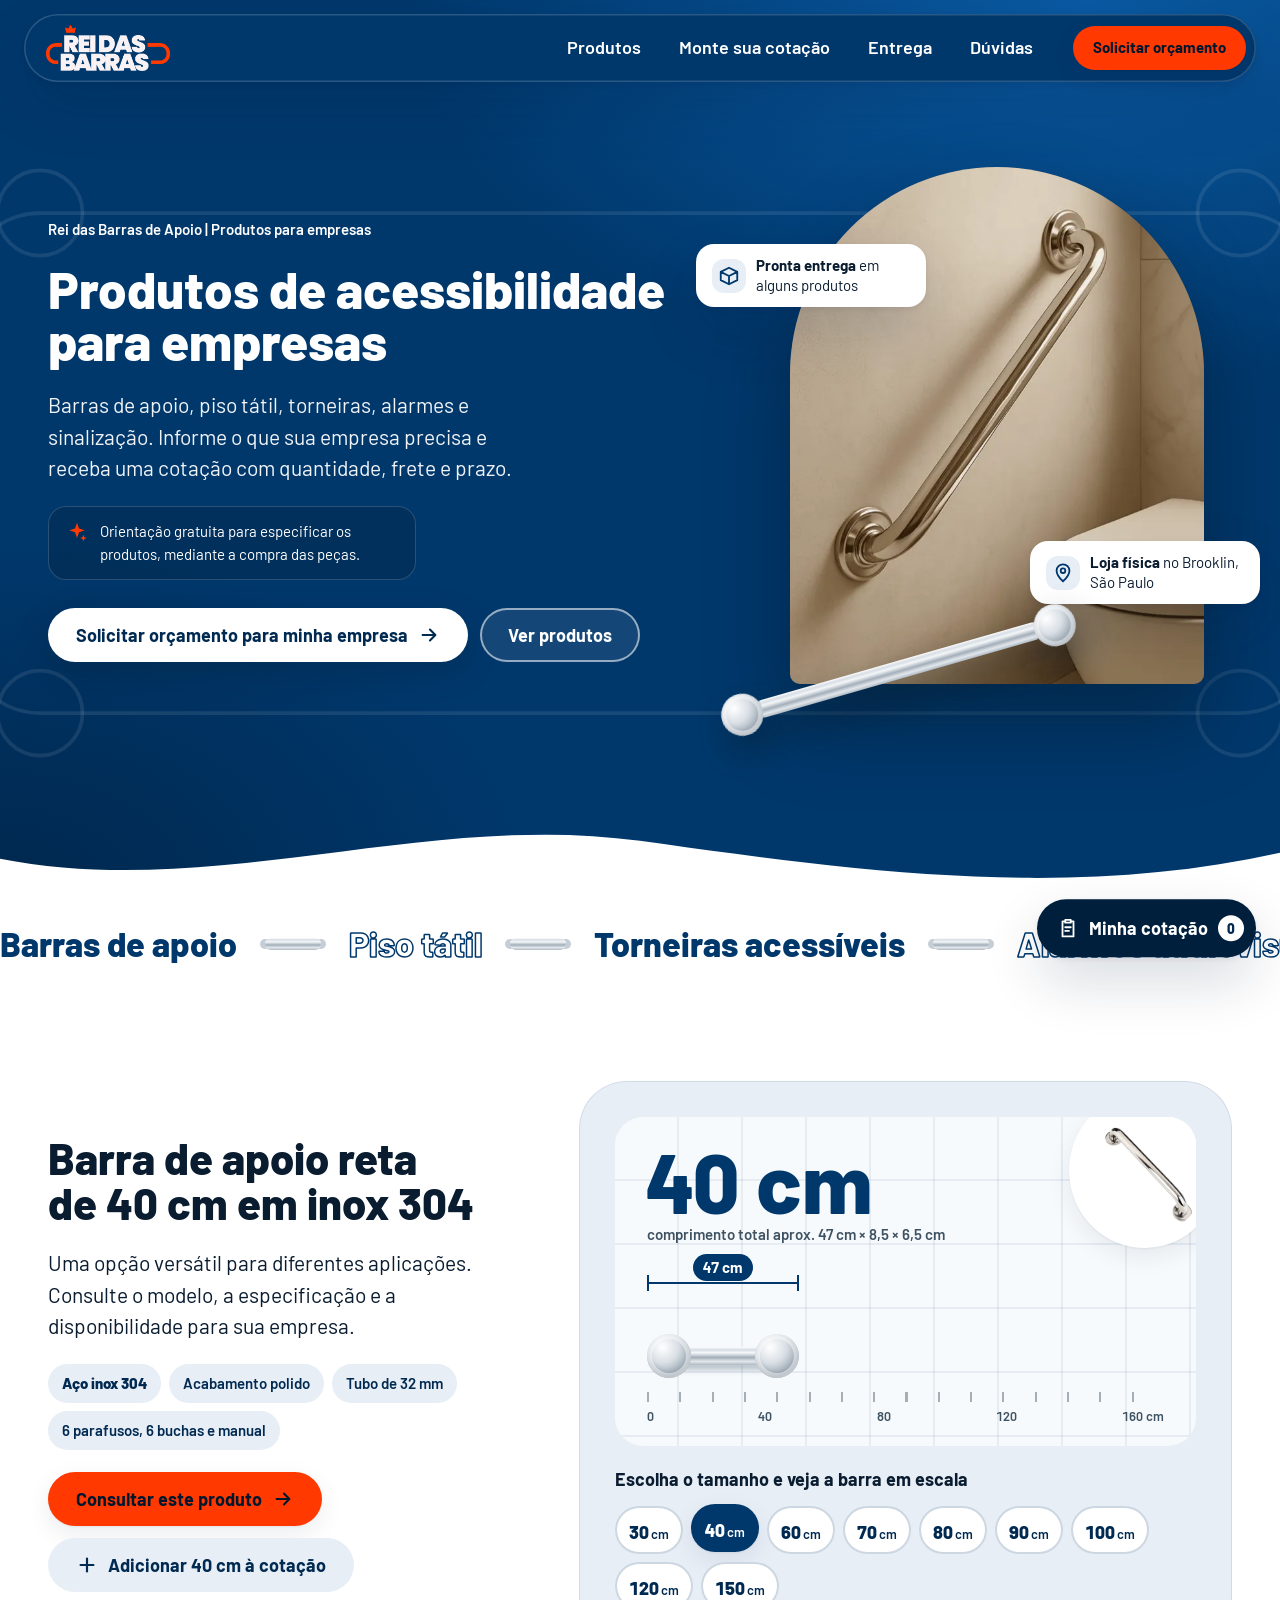
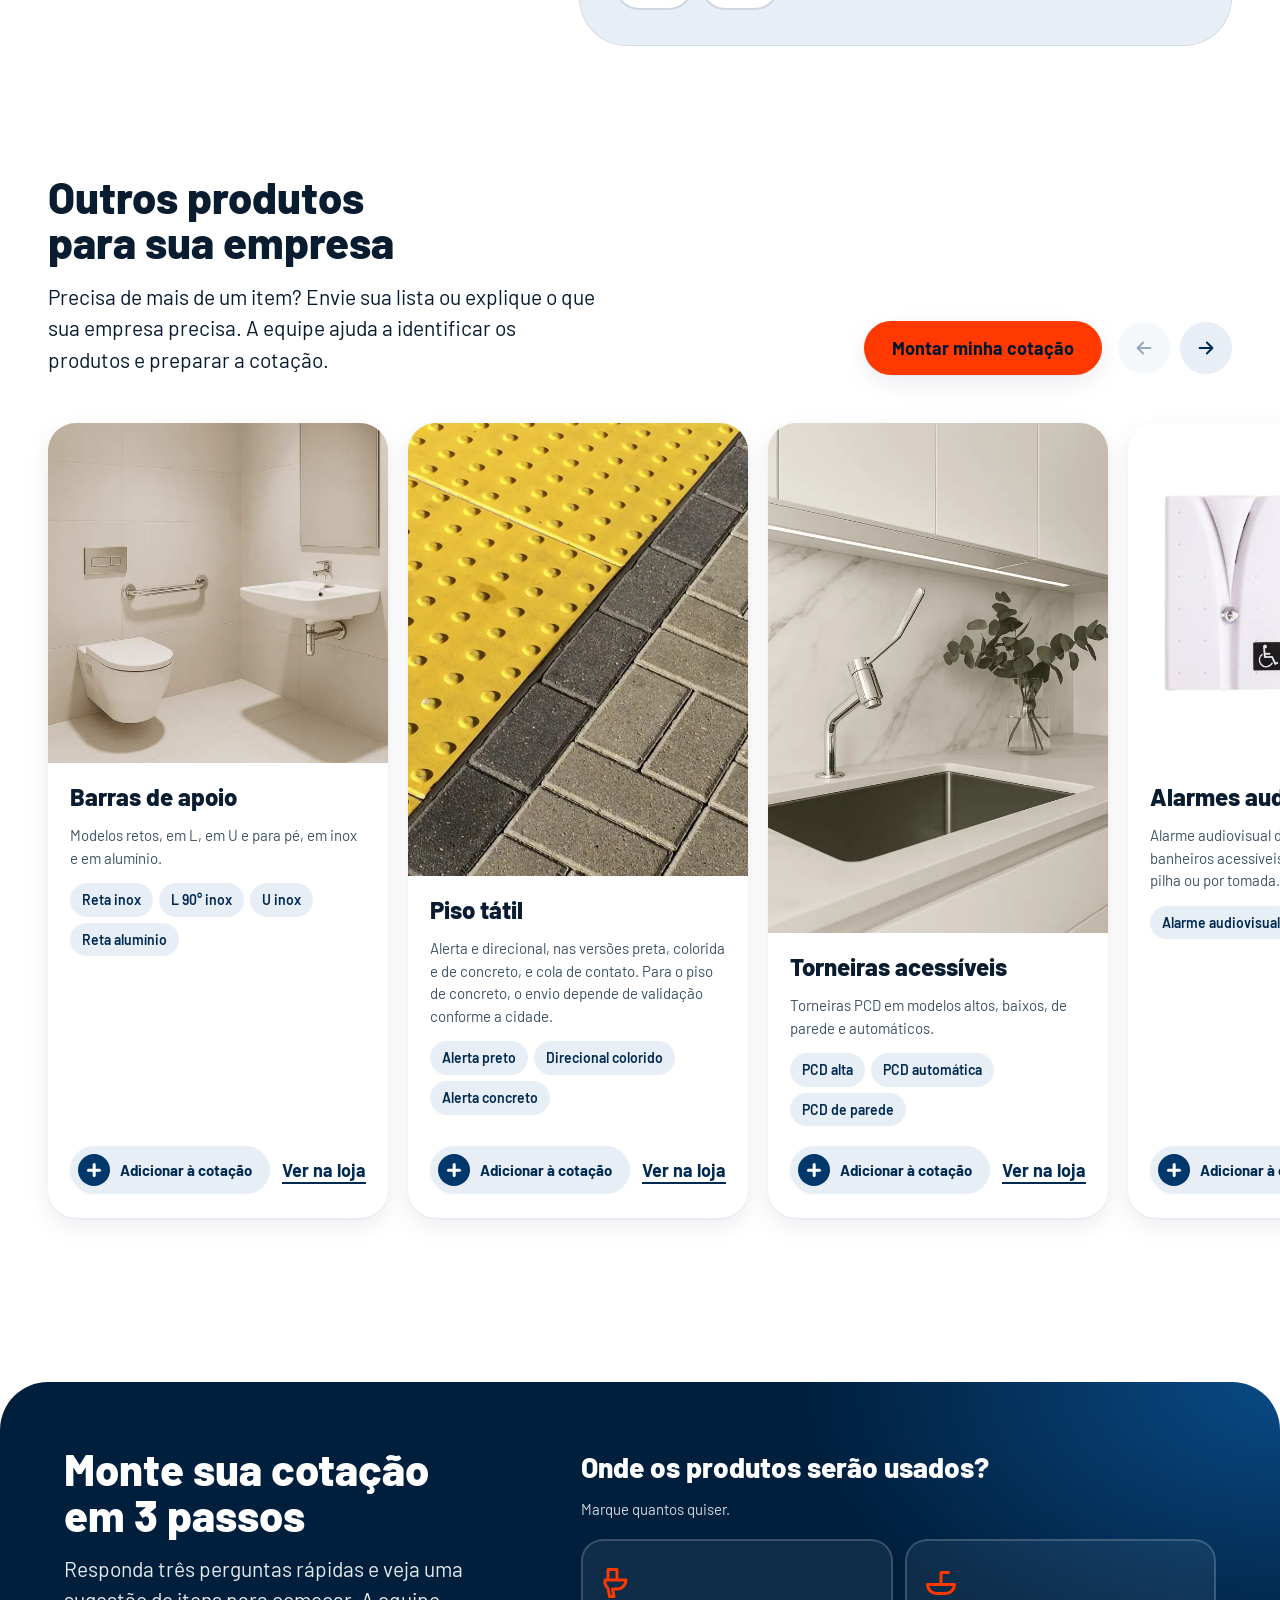
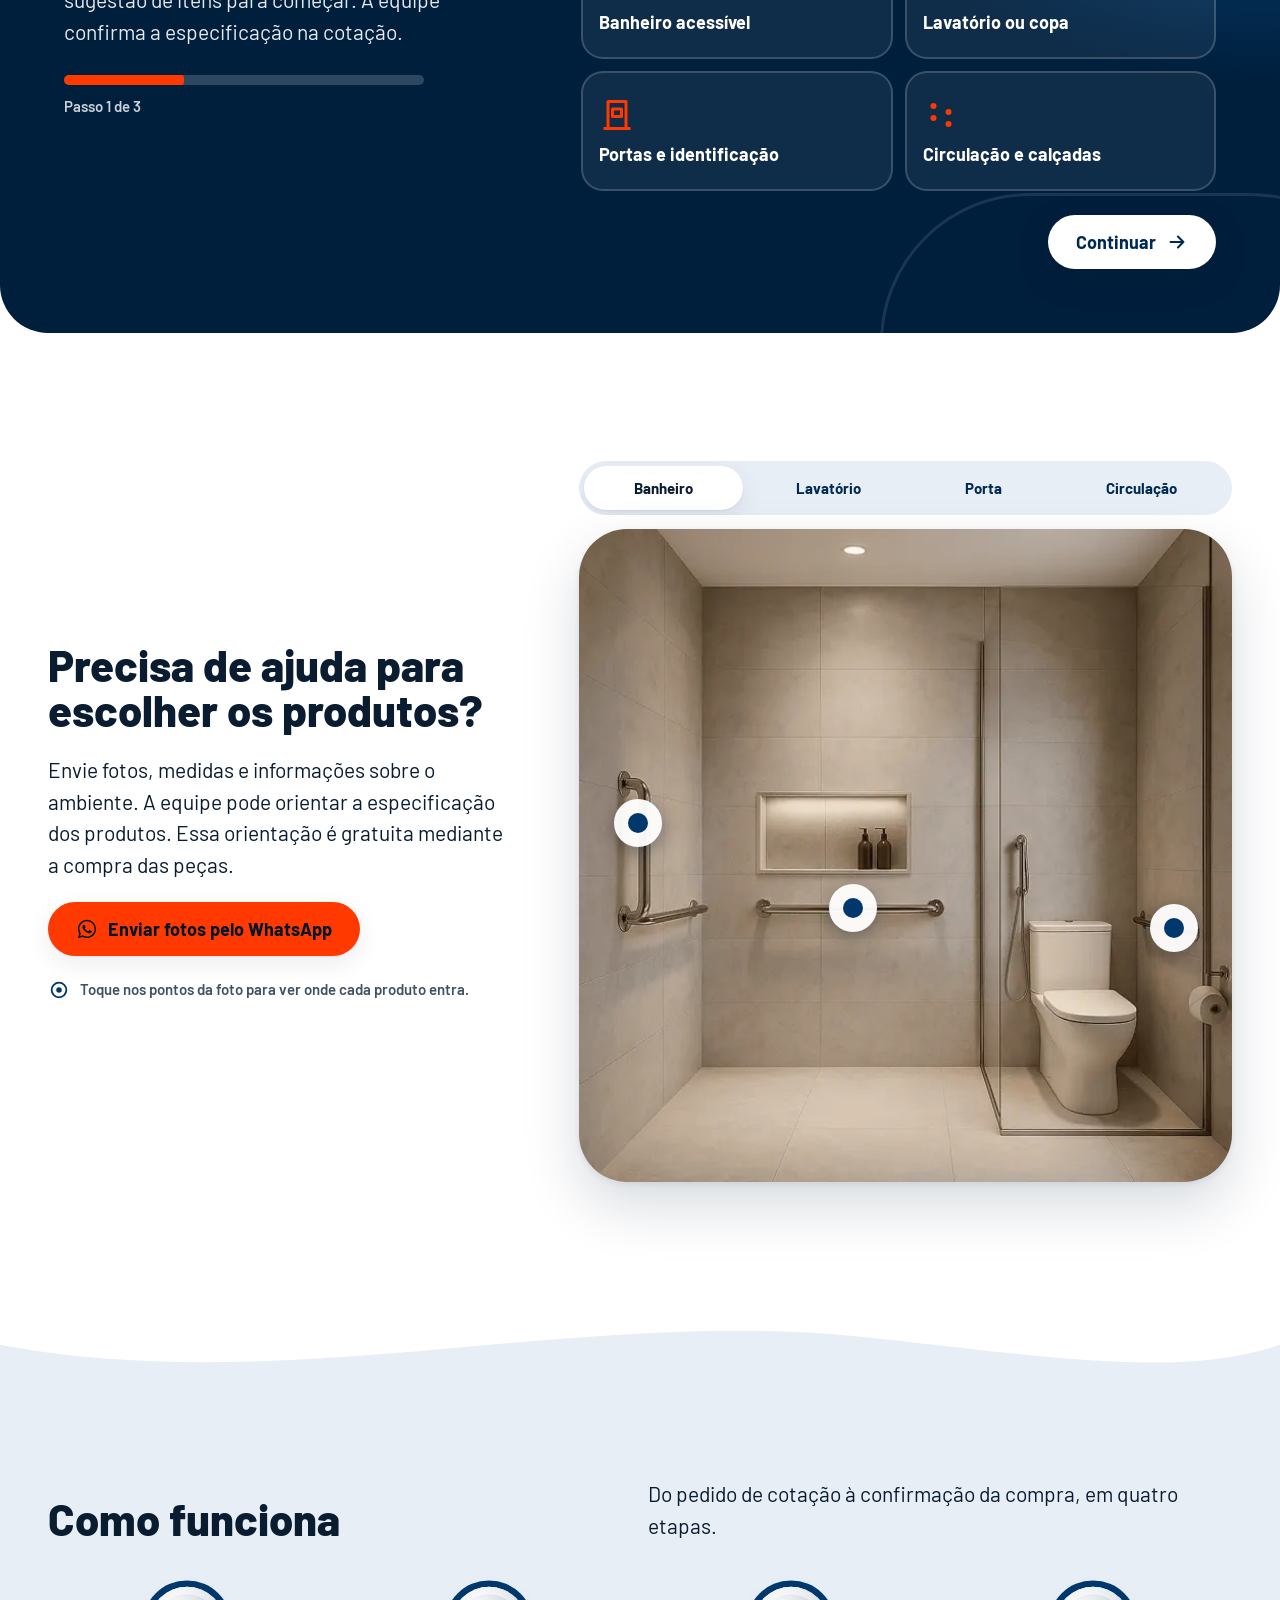
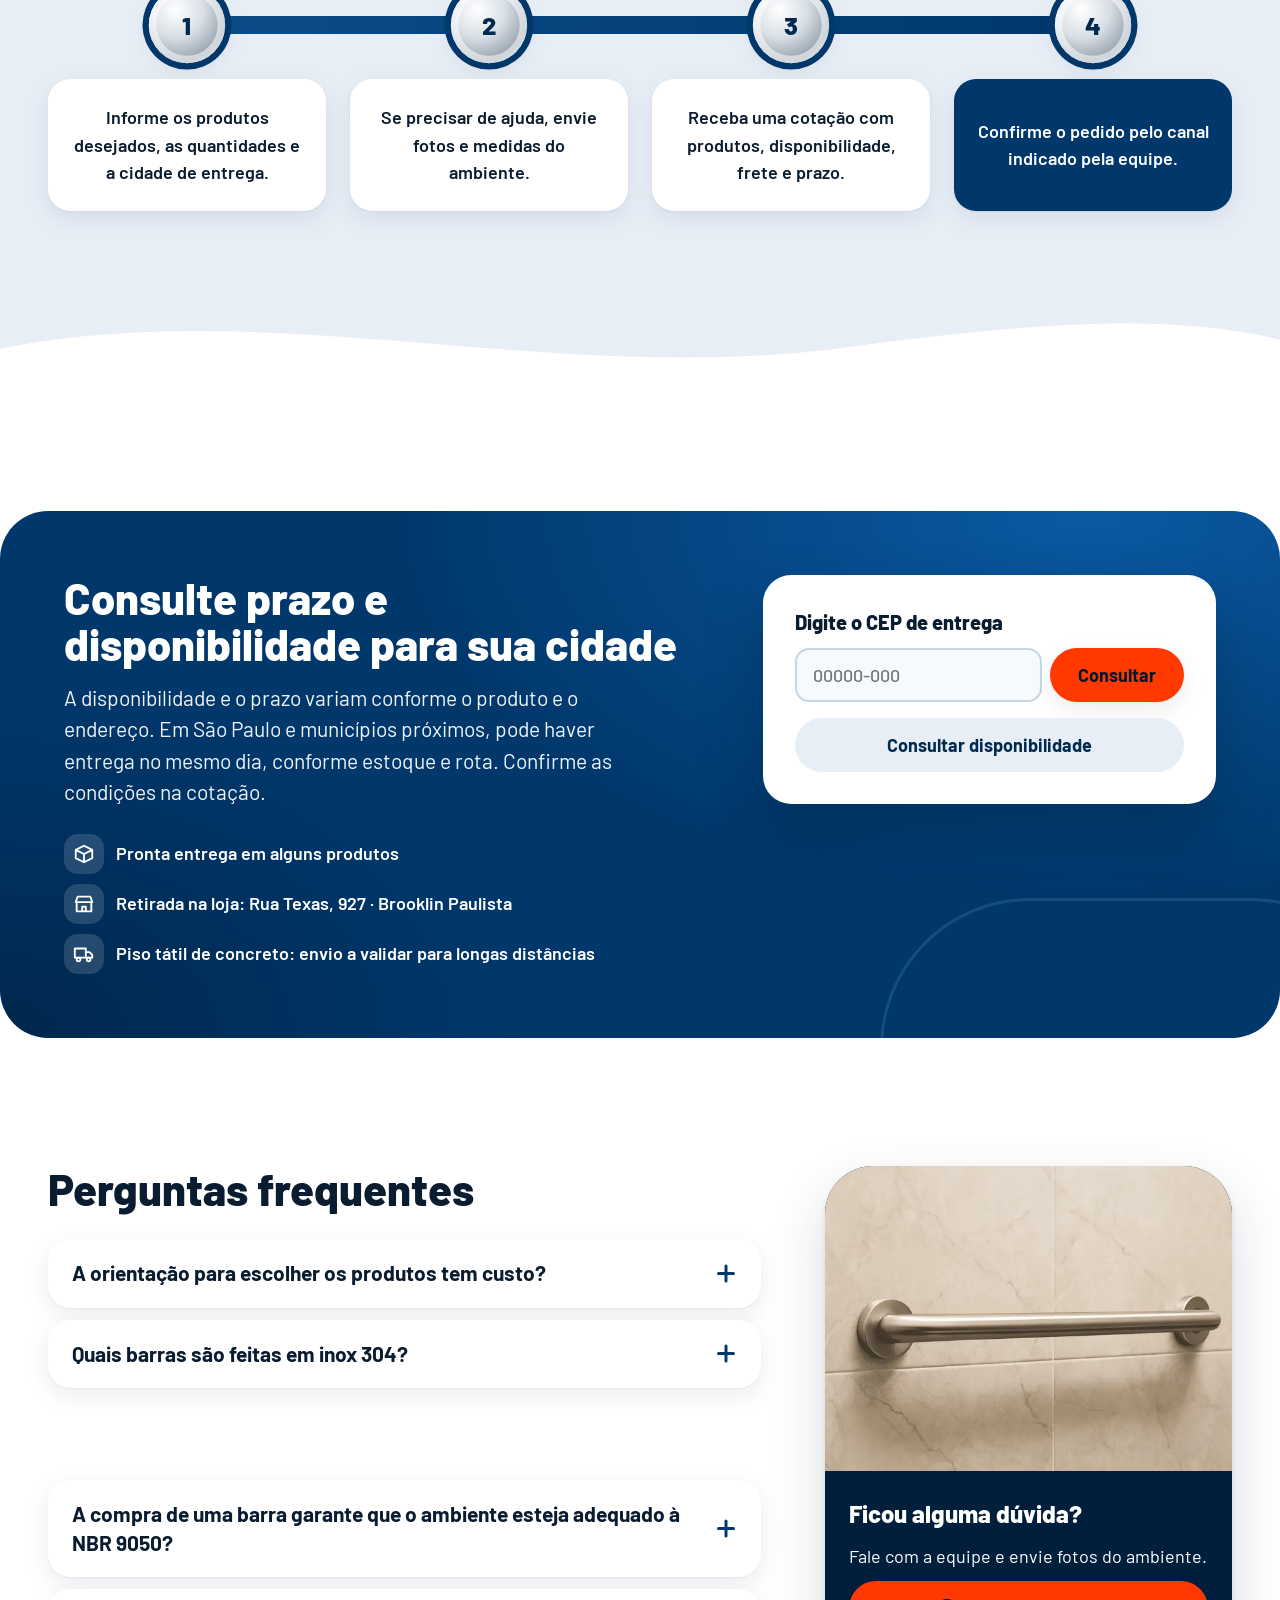
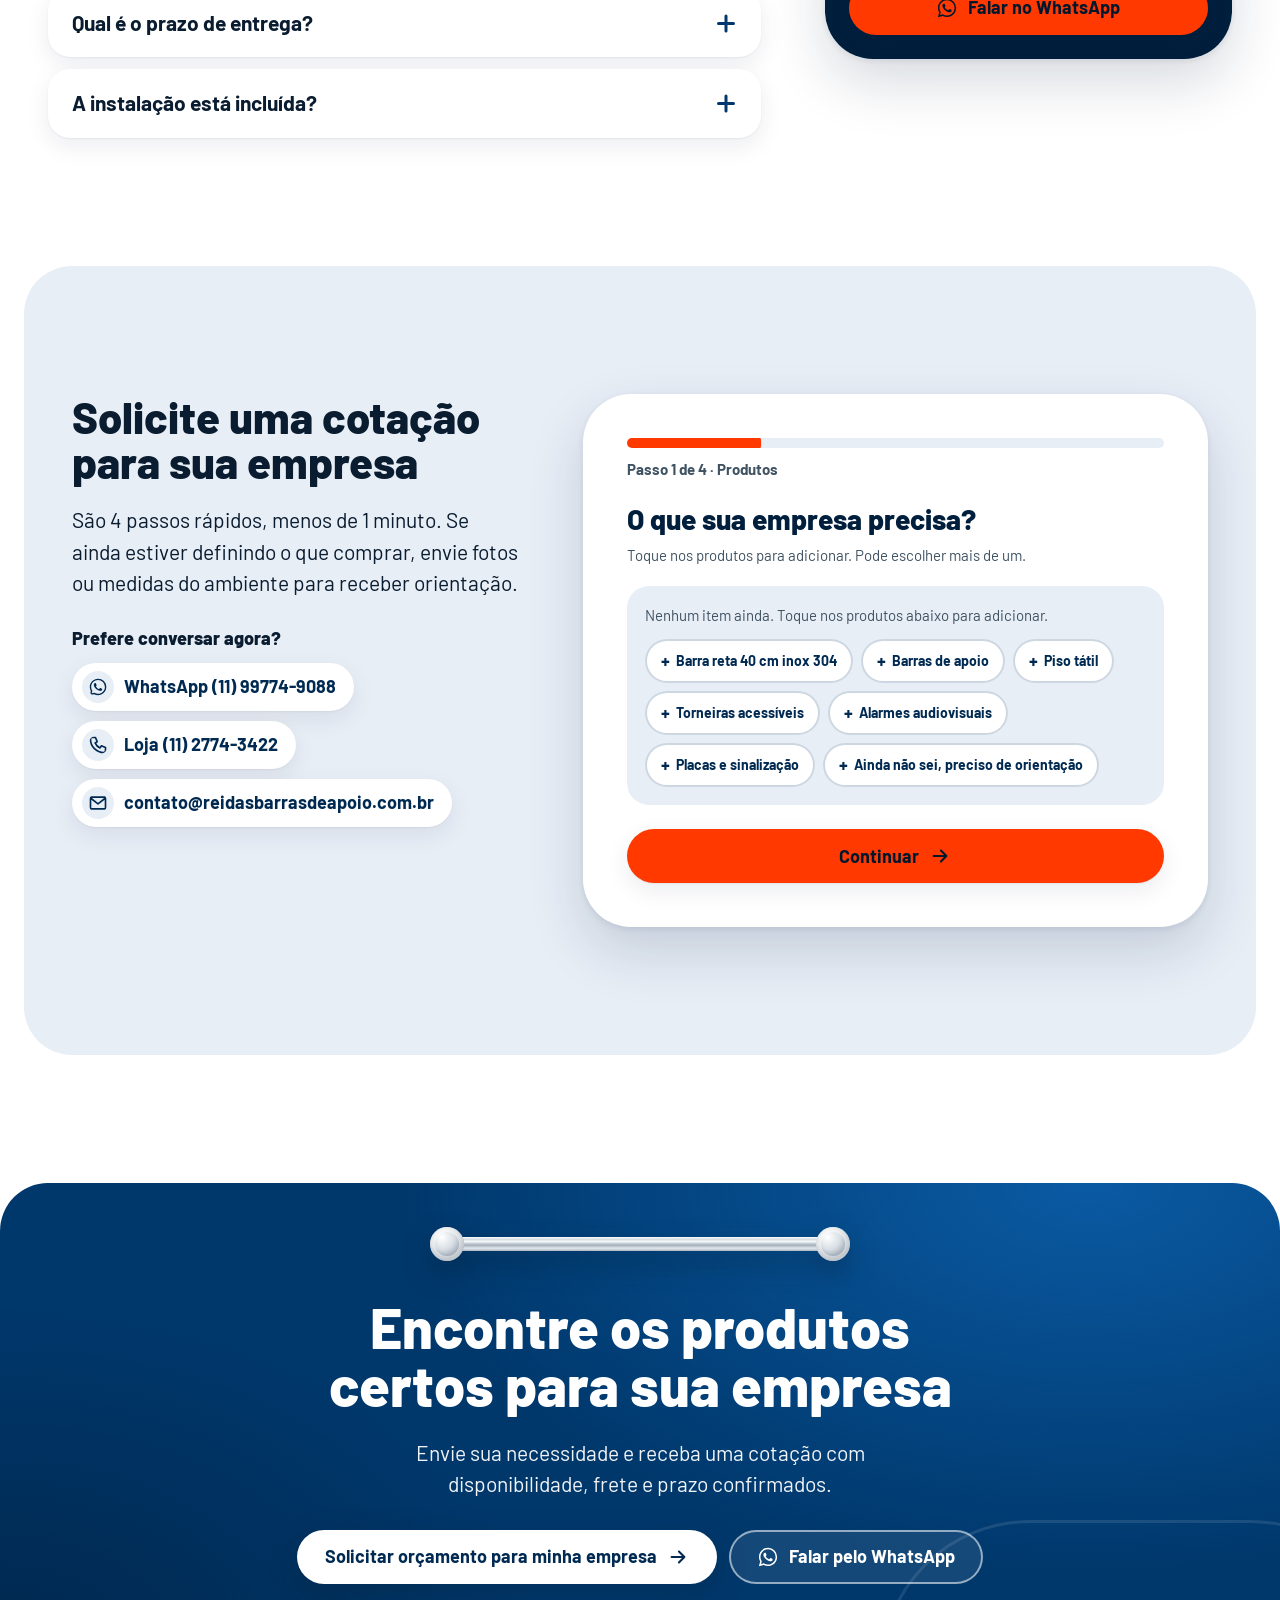
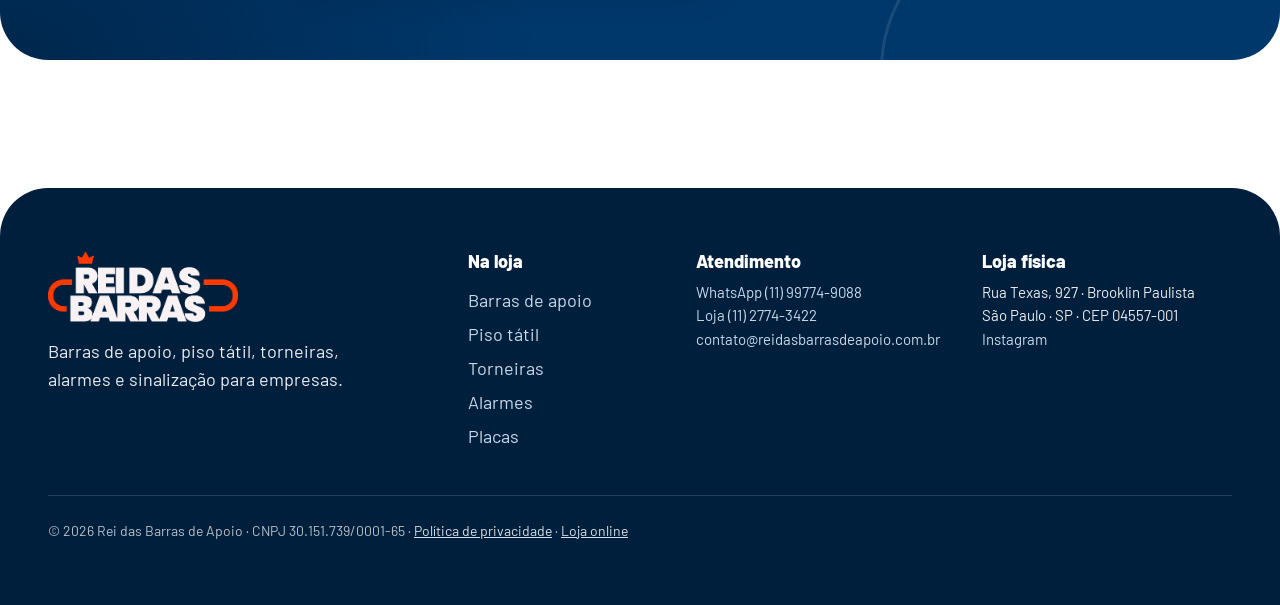
==== nova/index.html @ fb51fcdf "Versão B da LP em /nova: nova marca (azul #00386C, laranja #FF3900) e logo branca Mesmo conteúdo e c" ====
<!doctype html>
<html lang="pt-BR">
<head>
  <meta charset="utf-8">
  <meta name="viewport" content="width=device-width, initial-scale=1, viewport-fit=cover">
  <title>Barras de apoio e produtos de acessibilidade para empresas | Rei das Barras</title>
  <meta name="description" content="Barras de apoio, piso tátil, torneiras, alarmes e sinalização. Solicite uma cotação para sua empresa com orientação na escolha dos produtos.">
  <meta property="og:type" content="website">
  <meta property="og:locale" content="pt_BR">
  <meta property="og:site_name" content="Rei das Barras de Apoio">
  <meta property="og:title" content="Barras de apoio e produtos de acessibilidade para empresas | Rei das Barras">
  <meta property="og:description" content="Barras de apoio, piso tátil, torneiras, alarmes e sinalização. Solicite uma cotação para sua empresa com orientação na escolha dos produtos.">
  <meta name="theme-color" content="#00386C">
  <meta name="robots" content="noindex">
  <link rel="icon" href="../assets/img/favicon-nova.png">
  <link rel="preconnect" href="https://fonts.googleapis.com">
  <link rel="preconnect" href="https://fonts.gstatic.com" crossorigin>
  <link href="https://fonts.googleapis.com/css2?family=Barlow:wght@400;500;600;700;800&display=swap" rel="stylesheet">
  <link rel="preload" as="image" href="../assets/img/hero-barra-inox-banheiro.webp" imagesrcset="../assets/img/hero-barra-inox-banheiro-640.webp 640w, ../assets/img/hero-barra-inox-banheiro.webp 1024w" imagesizes="(min-width: 960px) 40vw, 80vw">
  <link rel="stylesheet" href="../assets/css/styles.css">
  <link rel="stylesheet" href="../assets/css/nova.css">
  <script>document.documentElement.classList.add('js');setTimeout(function(){if(!window.__lpReady)document.documentElement.classList.remove('js')},4000)</script>
</head>
<body>
  <a class="skip-link" href="#conteudo">Pular para o conteúdo</a>
  <div class="scroll-progress" aria-hidden="true"><span></span></div>

  <header class="site-header">
    <div class="header-pill">
      <a class="header-logo" href="#topo" aria-label="Rei das Barras de Apoio, voltar ao início">
        <img src="../assets/img/logo-nova-branca.png" alt="Rei das Barras de Apoio" width="941" height="346">
      </a>
      <nav class="header-nav" aria-label="Seções da página">
        <a href="#produtos">Produtos</a>
        <a href="#assistente">Monte sua cotação</a>
        <a href="#entrega">Entrega</a>
        <a href="#duvidas">Dúvidas</a>
      </nav>
      <a class="btn btn-primary btn-small header-cta" href="#cotacao" data-track="header_orcamento">Solicitar orçamento</a>
    </div>
  </header>

  <main id="conteudo">

    <!-- HERO -->
    <section class="hero" id="topo" aria-labelledby="hero-title">
      <svg class="hero-frame" viewBox="0 0 1200 520" aria-hidden="true" focusable="false">
        <path d="M120 60 H1080 a60 60 0 0 1 60 60 V400 a60 60 0 0 1 -60 60 H120 a60 60 0 0 1 -60 -60 V120 a60 60 0 0 1 60 -60 Z" />
        <circle cx="120" cy="60" r="34" /><circle cx="1080" cy="60" r="34" /><circle cx="120" cy="460" r="34" /><circle cx="1080" cy="460" r="34" />
      </svg>

      <div class="container hero-grid">
        <div class="hero-copy">
          <p class="hero-id rise">Rei das Barras de Apoio | Produtos para empresas</p>
          <h1 id="hero-title" class="hero-title">
            <span class="line"><span>Produtos de acessibilidade</span></span>
            <span class="line"><span>para empresas</span></span>
          </h1>
          <p class="hero-lead rise">Barras de apoio, piso tátil, torneiras, alarmes e sinalização. Informe o que sua empresa precisa e receba uma cotação com quantidade, frete e prazo.</p>
          <p class="hero-note rise">
            <svg class="icon" aria-hidden="true"><use href="#i-spark"/></svg>
            Orientação gratuita para especificar os produtos, mediante a compra das peças.
          </p>
          <div class="hero-actions rise">
            <a class="btn btn-white btn-shine" href="#cotacao" data-track="hero_orcamento">Solicitar orçamento para minha empresa <svg class="icon" aria-hidden="true"><use href="#i-arrow"/></svg></a>
            <a class="btn btn-ghost" href="#produtos" data-track="hero_ver_produtos">Ver produtos</a>
          </div>
        </div>

        <div class="hero-visual" data-parallax-root>
          <figure class="hero-arch rise-scale" aria-label="Barras de apoio em inox instaladas em banheiros">
            <div class="hero-slides" data-crossfade>
              <img class="is-active" src="../assets/img/hero-barra-inox-banheiro.webp" srcset="../assets/img/hero-barra-inox-banheiro-640.webp 640w, ../assets/img/hero-barra-inox-banheiro.webp 1024w" sizes="(min-width: 960px) 40vw, 80vw" width="1024" height="1536" alt="Barra de apoio reta em inox instalada na parede ao lado do vaso sanitário" fetchpriority="high">
              <img src="../assets/img/hero-banheiro-chuveiro.webp" srcset="../assets/img/hero-banheiro-chuveiro-640.webp 640w, ../assets/img/hero-banheiro-chuveiro.webp 1024w" sizes="(min-width: 960px) 40vw, 80vw" width="1024" height="1536" alt="Banheiro com barras de apoio em inox junto ao chuveiro e ao vaso sanitário" loading="lazy">
            </div>
          </figure>
          <div class="float-chip chip-a" data-depth="18">
            <svg class="icon" aria-hidden="true"><use href="#i-box"/></svg>
            <span><strong>Pronta entrega</strong> em alguns produtos</span>
          </div>
          <div class="float-chip chip-b" data-depth="-14">
            <svg class="icon" aria-hidden="true"><use href="#i-pin"/></svg>
            <span><strong>Loja física</strong> no Brooklin, São Paulo</span>
          </div>
          <div class="float-bar" data-depth="26" aria-hidden="true"><span class="flange"></span><span class="tube"></span><span class="flange"></span></div>
        </div>
      </div>

      <svg class="wave wave-bottom" viewBox="0 0 1440 120" preserveAspectRatio="none" aria-hidden="true" focusable="false"><path d="M0 64 C240 120 480 0 720 40 C960 80 1200 120 1440 56 V120 H0 Z"/></svg>
    </section>

    <!-- Faixa animada -->
    <div class="marquee" aria-hidden="true">
      <div class="marquee-track">
        <span>Barras de apoio</span><i></i><span>Piso tátil</span><i></i><span>Torneiras acessíveis</span><i></i><span>Alarmes audiovisuais</span><i></i><span>Placas e sinalização</span><i></i>
        <span>Barras de apoio</span><i></i><span>Piso tátil</span><i></i><span>Torneiras acessíveis</span><i></i><span>Alarmes audiovisuais</span><i></i><span>Placas e sinalização</span><i></i>
      </div>
    </div>

    <!-- PRODUTO EM DESTAQUE + seletor de tamanho -->
    <section class="featured" id="destaque" aria-labelledby="featured-title">
      <div class="container featured-grid">
        <div class="featured-copy">
          <h2 id="featured-title" class="reveal">Barra de apoio reta de 40&nbsp;cm em inox&nbsp;304</h2>
          <p class="lead reveal">Uma opção versátil para diferentes aplicações. Consulte o modelo, a especificação e a disponibilidade para sua empresa.</p>
          <ul class="spec-chips reveal" aria-label="Especificação">
            <li><strong>Aço inox 304</strong></li>
            <li>Acabamento polido</li>
            <li>Tubo de 32 mm</li>
            <li>6 parafusos, 6 buchas e manual</li>
          </ul>
          <div class="featured-actions reveal">
            <a class="btn btn-primary btn-shine" data-size-link href="https://www.reidasbarrasdeapoio.com.br/produtos/barra-reta-tradicional-inox/?variant=317879686" data-track="destaque_consultar_produto" data-product-id="81819548" data-variant-id="317879686">Consultar este produto <svg class="icon" aria-hidden="true"><use href="#i-arrow"/></svg></a>
            <button class="btn btn-soft" type="button" data-add-size>
              <svg class="icon" aria-hidden="true"><use href="#i-plus"/></svg>
              <span data-add-size-label>Adicionar 40 cm à cotação</span>
            </button>
          </div>
        </div>

        <div class="sizer reveal" data-sizer>
          <div class="sizer-wall">
            <img class="sizer-photo" src="../assets/img/barra-reta-inox-40cm-640.webp" width="640" height="661" alt="Barra de apoio reta tradicional em inox polido" loading="lazy">
            <p class="sizer-readout" aria-live="polite">
              <span class="sizer-size"><span data-size-num>40</span> cm</span>
              <span class="sizer-total">comprimento total aprox. <span data-total-num>47</span> cm × 8,5 × 6,5 cm</span>
            </p>
            <div class="sizer-stage">
              <div class="sizer-track" data-track-el>
                <div class="sizer-dim" data-dim aria-hidden="true"><span data-dim-label>47 cm</span></div>
                <div class="bar3d" aria-hidden="true">
                  <span class="flange flange-l"></span>
                  <span class="tube" data-tube></span>
                  <span class="flange flange-r" data-flange-r></span>
                </div>
              </div>
              <div class="ruler" aria-hidden="true"><span>0</span><span>40</span><span>80</span><span>120</span><span>160 cm</span></div>
            </div>
          </div>
          <fieldset class="size-picker">
            <legend>Escolha o tamanho e veja a barra em escala</legend>
            <div class="size-options">
              <label><input type="radio" name="tamanho" value="30" data-variant="317879685"><span>30</span></label>
              <label><input type="radio" name="tamanho" value="40" data-variant="317879686" checked><span>40</span></label>
              <label><input type="radio" name="tamanho" value="60" data-variant="317879687"><span>60</span></label>
              <label><input type="radio" name="tamanho" value="70" data-variant="317879689"><span>70</span></label>
              <label><input type="radio" name="tamanho" value="80" data-variant="317879690"><span>80</span></label>
              <label><input type="radio" name="tamanho" value="90" data-variant="1523175228"><span>90</span></label>
              <label><input type="radio" name="tamanho" value="100" data-variant="1523175229"><span>100</span></label>
              <label><input type="radio" name="tamanho" value="120" data-variant="1523175230"><span>120</span></label>
              <label><input type="radio" name="tamanho" value="150" data-variant="1523175233"><span>150</span></label>
            </div>
          </fieldset>
        </div>
      </div>
    </section>

    <!-- CATEGORIAS -->
    <section class="catalog" id="produtos" aria-labelledby="catalog-title">
      <div class="container">
        <div class="catalog-head">
          <div>
            <h2 id="catalog-title" class="reveal">Outros produtos para sua empresa</h2>
            <p class="lead reveal">Precisa de mais de um item? Envie sua lista ou explique o que sua empresa precisa. A equipe ajuda a identificar os produtos e preparar a cotação.</p>
          </div>
          <div class="catalog-tools reveal">
            <a class="btn btn-primary" href="#assistente" data-track="categorias_montar_cotacao">Montar minha cotação</a>
            <div class="carousel-arrows">
              <button class="round-btn" type="button" data-carousel-prev aria-label="Produtos anteriores"><svg class="icon" aria-hidden="true"><use href="#i-arrow"/></svg></button>
              <button class="round-btn" type="button" data-carousel-next aria-label="Próximos produtos"><svg class="icon" aria-hidden="true"><use href="#i-arrow"/></svg></button>
            </div>
          </div>
        </div>
      </div>

      <ul class="cards" data-carousel>
        <li class="card reveal">
          <div class="card-media"><img src="../assets/img/cat-barras-de-apoio-640.webp" width="640" height="640" alt="Banheiro acessível com barra de apoio ao lado do vaso sanitário" loading="lazy"></div>
          <div class="card-body">
            <h3>Barras de apoio</h3>
            <p>Modelos retos, em L, em U e para pé, em inox e em alumínio.</p>
            <ul class="card-links">
              <li><a href="https://www.reidasbarrasdeapoio.com.br/produtos/barra-reta-tradicional-inox/" data-track="categoria_produto">Reta inox</a></li>
              <li><a href="https://www.reidasbarrasdeapoio.com.br/produtos/barra-l-90-tradicional-inox-5pb2r/" data-track="categoria_produto">L 90° inox</a></li>
              <li><a href="https://www.reidasbarrasdeapoio.com.br/produtos/barra-u-tradicional-inox/" data-track="categoria_produto">U inox</a></li>
              <li><a href="https://www.reidasbarrasdeapoio.com.br/produtos/barra-reta-tradicional-aluminio-branca/" data-track="categoria_produto">Reta alumínio</a></li>
            </ul>
            <div class="card-actions">
              <button class="add-btn" type="button" data-quote-toggle="Barras de apoio" aria-pressed="false"><span class="add-ico" aria-hidden="true"></span><span class="when-off">Adicionar à cotação</span><span class="when-on">Na sua cotação</span></button>
              <a class="link" href="https://www.reidasbarrasdeapoio.com.br/barras/" data-track="categoria_ver_loja">Ver na loja</a>
            </div>
          </div>
        </li>
        <li class="card reveal">
          <div class="card-media"><img src="../assets/img/cat-piso-tatil-640.webp" width="640" height="853" alt="Piso tátil de alerta amarelo instalado junto a uma calçada" loading="lazy"></div>
          <div class="card-body">
            <h3>Piso tátil</h3>
            <p>Alerta e direcional, nas versões preta, colorida e de concreto, e cola de contato. Para o piso de concreto, o envio depende de validação conforme a cidade.</p>
            <ul class="card-links">
              <li><a href="https://www.reidasbarrasdeapoio.com.br/produtos/piso-tatil-alerta-preto/" data-track="categoria_produto">Alerta preto</a></li>
              <li><a href="https://www.reidasbarrasdeapoio.com.br/produtos/piso-tatil-direcional-colorido/" data-track="categoria_produto">Direcional colorido</a></li>
              <li><a href="https://www.reidasbarrasdeapoio.com.br/produtos/piso-tatil-alerta-concreto/" data-track="categoria_produto">Alerta concreto</a></li>
            </ul>
            <div class="card-actions">
              <button class="add-btn" type="button" data-quote-toggle="Piso tátil" aria-pressed="false"><span class="add-ico" aria-hidden="true"></span><span class="when-off">Adicionar à cotação</span><span class="when-on">Na sua cotação</span></button>
              <a class="link" href="https://www.reidasbarrasdeapoio.com.br/piso-tatil/" data-track="categoria_ver_loja">Ver na loja</a>
            </div>
          </div>
        </li>
        <li class="card reveal">
          <div class="card-media"><img src="../assets/img/cat-torneiras-640.webp" width="640" height="960" alt="Torneira PCD alta com alavanca longa sobre uma cuba" loading="lazy"></div>
          <div class="card-body">
            <h3>Torneiras acessíveis</h3>
            <p>Torneiras PCD em modelos altos, baixos, de parede e automáticos.</p>
            <ul class="card-links">
              <li><a href="https://www.reidasbarrasdeapoio.com.br/produtos/torneira-pcd-alta/" data-track="categoria_produto">PCD alta</a></li>
              <li><a href="https://www.reidasbarrasdeapoio.com.br/produtos/torneira-pcd-automatica/" data-track="categoria_produto">PCD automática</a></li>
              <li><a href="https://www.reidasbarrasdeapoio.com.br/produtos/torneira-pcd-parede/" data-track="categoria_produto">PCD de parede</a></li>
            </ul>
            <div class="card-actions">
              <button class="add-btn" type="button" data-quote-toggle="Torneiras acessíveis" aria-pressed="false"><span class="add-ico" aria-hidden="true"></span><span class="when-off">Adicionar à cotação</span><span class="when-on">Na sua cotação</span></button>
              <a class="link" href="https://www.reidasbarrasdeapoio.com.br/torneiras/" data-track="categoria_ver_loja">Ver na loja</a>
            </div>
          </div>
        </li>
        <li class="card reveal">
          <div class="card-media"><img src="../assets/img/cat-alarme-audiovisual-640.webp" width="640" height="640" alt="Alarme audiovisual com acionador de emergência e sinalizador vermelho" loading="lazy"></div>
          <div class="card-body">
            <h3>Alarmes audiovisuais</h3>
            <p>Alarme audiovisual de emergência para banheiros acessíveis, com alimentação por pilha ou por tomada.</p>
            <ul class="card-links">
              <li><a href="https://www.reidasbarrasdeapoio.com.br/produtos/alarme-audiovisual/" data-track="categoria_produto">Alarme audiovisual</a></li>
            </ul>
            <div class="card-actions">
              <button class="add-btn" type="button" data-quote-toggle="Alarmes audiovisuais" aria-pressed="false"><span class="add-ico" aria-hidden="true"></span><span class="when-off">Adicionar à cotação</span><span class="when-on">Na sua cotação</span></button>
              <a class="link" href="https://www.reidasbarrasdeapoio.com.br/alarme/" data-track="categoria_ver_loja">Ver na loja</a>
            </div>
          </div>
        </li>
        <li class="card reveal">
          <div class="card-media"><img src="../assets/img/cat-placas-640.webp" width="640" height="640" alt="Placa azul com o símbolo de acessibilidade fixada em uma porta de madeira" loading="lazy"></div>
          <div class="card-body">
            <h3>Placas e sinalização</h3>
            <p>Placas de identificação para banheiros: acessível, cadeirante, feminino, masculino e unissex.</p>
            <ul class="card-links">
              <li><a href="https://www.reidasbarrasdeapoio.com.br/produtos/placa-para-banheiro-cadeirante/" data-track="categoria_produto">Cadeirante</a></li>
              <li><a href="https://www.reidasbarrasdeapoio.com.br/produtos/placa-para-banheiro-unissex/" data-track="categoria_produto">Unissex</a></li>
            </ul>
            <div class="card-actions">
              <button class="add-btn" type="button" data-quote-toggle="Placas e sinalização" aria-pressed="false"><span class="add-ico" aria-hidden="true"></span><span class="when-off">Adicionar à cotação</span><span class="when-on">Na sua cotação</span></button>
              <a class="link" href="https://www.reidasbarrasdeapoio.com.br/placas/" data-track="categoria_ver_loja">Ver na loja</a>
            </div>
          </div>
        </li>
      </ul>
    </section>

    <!-- ASSISTENTE DE COTAÇÃO -->
    <section class="quiz-wrap" id="assistente" aria-labelledby="quiz-title">
      <div class="panel panel-navy quiz">
        <div class="quiz-intro">
          <h2 id="quiz-title" class="reveal">Monte sua cotação em 3 passos</h2>
          <p class="lead reveal">Responda três perguntas rápidas e veja uma sugestão de itens para começar. A equipe confirma a especificação na cotação.</p>
          <div class="quiz-progress reveal" aria-hidden="true"><span data-quiz-bar></span></div>
          <p class="quiz-step-label reveal" data-quiz-label>Passo 1 de 3</p>
        </div>

        <div class="quiz-body" data-quiz>
          <fieldset class="quiz-step is-current" data-step="1">
            <legend>Onde os produtos serão usados?</legend>
            <p class="quiz-hint">Marque quantos quiser.</p>
            <div class="quiz-options">
              <label class="opt"><input type="checkbox" name="q-ambiente" value="banheiro"><span class="opt-card"><svg class="opt-ico" aria-hidden="true"><use href="#i-toilet"/></svg>Banheiro acessível</span></label>
              <label class="opt"><input type="checkbox" name="q-ambiente" value="lavatorio"><span class="opt-card"><svg class="opt-ico" aria-hidden="true"><use href="#i-sink"/></svg>Lavatório ou copa</span></label>
              <label class="opt"><input type="checkbox" name="q-ambiente" value="portas"><span class="opt-card"><svg class="opt-ico" aria-hidden="true"><use href="#i-door"/></svg>Portas e identificação</span></label>
              <label class="opt"><input type="checkbox" name="q-ambiente" value="circulacao"><span class="opt-card"><svg class="opt-ico" aria-hidden="true"><use href="#i-steps"/></svg>Circulação e calçadas</span></label>
            </div>
            <p class="quiz-error" data-quiz-error></p>
            <div class="quiz-nav"><button class="btn btn-white" type="button" data-quiz-next>Continuar <svg class="icon" aria-hidden="true"><use href="#i-arrow"/></svg></button></div>
          </fieldset>

          <fieldset class="quiz-step" data-step="2" hidden>
            <legend>Você já sabe quais modelos precisa?</legend>
            <div class="quiz-options two">
              <label class="opt"><input type="radio" name="q-saber" value="sei"><span class="opt-card"><svg class="opt-ico" aria-hidden="true"><use href="#i-check"/></svg>Já sei os modelos</span></label>
              <label class="opt"><input type="radio" name="q-saber" value="orientacao"><span class="opt-card"><svg class="opt-ico" aria-hidden="true"><use href="#i-chat"/></svg>Quero orientação da equipe</span></label>
            </div>
            <p class="quiz-error" data-quiz-error></p>
            <div class="quiz-nav"><button class="btn btn-ghost" type="button" data-quiz-back>Voltar</button><button class="btn btn-white" type="button" data-quiz-next>Continuar <svg class="icon" aria-hidden="true"><use href="#i-arrow"/></svg></button></div>
          </fieldset>

          <fieldset class="quiz-step" data-step="3" hidden>
            <legend>Quantos ambientes vão receber os produtos?</legend>
            <div class="quiz-options three">
              <label class="opt"><input type="radio" name="q-qtd" value="1 ambiente"><span class="opt-card"><strong class="opt-num">1</strong>ambiente</span></label>
              <label class="opt"><input type="radio" name="q-qtd" value="2 a 5 ambientes"><span class="opt-card"><strong class="opt-num">2 a 5</strong>ambientes</span></label>
              <label class="opt"><input type="radio" name="q-qtd" value="6 ou mais ambientes"><span class="opt-card"><strong class="opt-num">6+</strong>ambientes</span></label>
            </div>
            <p class="quiz-error" data-quiz-error></p>
            <div class="quiz-nav"><button class="btn btn-ghost" type="button" data-quiz-back>Voltar</button><button class="btn btn-white" type="button" data-quiz-next>Ver sugestão <svg class="icon" aria-hidden="true"><use href="#i-arrow"/></svg></button></div>
          </fieldset>

          <div class="quiz-result" data-step="4" tabindex="-1" hidden>
            <h3>Sugestão para começar sua cotação</h3>
            <p class="quiz-hint">Desmarque o que não fizer sentido. É uma sugestão inicial: a especificação final é feita pela equipe e a adequação à NBR 9050 depende do conjunto do ambiente.</p>
            <div class="quiz-suggest" data-quiz-suggest></div>
            <div class="quiz-nav">
              <button class="btn btn-ghost" type="button" data-quiz-restart>Refazer</button>
              <button class="btn btn-white btn-shine" type="button" data-quiz-apply><svg class="icon" aria-hidden="true"><use href="#i-plus"/></svg> Adicionar à minha cotação</button>
            </div>
            <p class="quiz-done" data-quiz-done hidden>Pronto! Os itens estão na sua cotação. <a href="#cotacao" data-track="quiz_ir_formulario">Ir para o formulário</a></p>
          </div>
        </div>
      </div>
    </section>

    <!-- ORIENTAÇÃO + AMBIENTES CLICÁVEIS -->
    <section class="guide" id="orientacao" aria-labelledby="guide-title">
      <div class="container guide-grid">
        <div class="guide-copy">
          <h2 id="guide-title" class="reveal">Precisa de ajuda para escolher os produtos?</h2>
          <p class="lead reveal">Envie fotos, medidas e informações sobre o ambiente. A equipe pode orientar a especificação dos produtos. Essa orientação é gratuita mediante a compra das peças.</p>
          <a class="btn btn-primary btn-shine reveal" href="https://wa.me/5511997749088?text=Ol%C3%A1!%20Quero%20orienta%C3%A7%C3%A3o%20para%20escolher%20produtos%20de%20acessibilidade%20para%20minha%20empresa.%20Vou%20enviar%20fotos%20e%20medidas%20do%20ambiente." target="_blank" rel="noopener" data-track="orientacao_whatsapp" data-channel="whatsapp">
            <svg class="icon" aria-hidden="true"><use href="#i-whatsapp"/></svg>
            Enviar fotos pelo WhatsApp
          </a>
          <p class="guide-tip reveal"><svg class="icon" aria-hidden="true"><use href="#i-tap"/></svg> Toque nos pontos da foto para ver onde cada produto entra.</p>
        </div>

        <div class="scenes reveal" data-scenes>
          <div class="scene-tabs" role="tablist" aria-label="Ambientes">
            <button role="tab" id="tab-banheiro" aria-controls="scene-banheiro" aria-selected="true" type="button">Banheiro</button>
            <button role="tab" id="tab-lavatorio" aria-controls="scene-lavatorio" aria-selected="false" tabindex="-1" type="button">Lavatório</button>
            <button role="tab" id="tab-porta" aria-controls="scene-porta" aria-selected="false" tabindex="-1" type="button">Porta</button>
            <button role="tab" id="tab-circulacao" aria-controls="scene-circulacao" aria-selected="false" tabindex="-1" type="button">Circulação</button>
          </div>
          <div class="scene-stage">
            <div class="scene is-active" role="tabpanel" id="scene-banheiro" aria-labelledby="tab-banheiro">
              <img src="../assets/img/banheiro-acessivel.webp" srcset="../assets/img/banheiro-acessivel-640.webp 640w, ../assets/img/banheiro-acessivel.webp 1024w" sizes="(min-width: 960px) 46vw, 92vw" width="1024" height="1024" alt="Banheiro com barras de apoio em inox no box e junto ao vaso sanitário" loading="lazy">
              <button class="hotspot" type="button" style="--x:9%;--y:45%" aria-expanded="false" data-hotspot="barra" data-title="Barra de apoio na vertical" data-text="Barra reta em inox instalada na vertical, junto ao box.">
                <span class="sr-only">Barra de apoio na vertical</span></button>
              <button class="hotspot" type="button" style="--x:42%;--y:58%" aria-expanded="false" data-hotspot="barra" data-title="Barra horizontal no box" data-text="Barra reta em inox instalada na horizontal, na parede do chuveiro.">
                <span class="sr-only">Barra horizontal no box</span></button>
              <button class="hotspot" type="button" style="--x:91%;--y:61%" aria-expanded="false" data-hotspot="barra" data-title="Barra junto ao vaso sanitário" data-text="Barra reta em inox na parede lateral ao vaso.">
                <span class="sr-only">Barra junto ao vaso sanitário</span></button>
            </div>
            <div class="scene" role="tabpanel" id="scene-lavatorio" aria-labelledby="tab-lavatorio" hidden>
              <img src="../assets/img/scene-lavatorio.webp" srcset="../assets/img/scene-lavatorio-640.webp 640w, ../assets/img/scene-lavatorio.webp 1024w" sizes="(min-width: 960px) 46vw, 92vw" width="1024" height="1024" alt="Torneira PCD com alavanca longa sobre uma cuba de bancada" loading="lazy">
              <button class="hotspot" type="button" style="--x:38%;--y:45%" aria-expanded="false" data-hotspot="torneira" data-title="Torneira PCD" data-text="Torneiras acessíveis em modelos altos, baixos, de parede e automáticos.">
                <span class="sr-only">Torneira PCD</span></button>
            </div>
            <div class="scene" role="tabpanel" id="scene-porta" aria-labelledby="tab-porta" hidden>
              <img src="../assets/img/scene-porta.webp" srcset="../assets/img/scene-porta-640.webp 640w, ../assets/img/scene-porta.webp 1024w" sizes="(min-width: 960px) 46vw, 92vw" width="1024" height="1024" alt="Placa azul com o símbolo de acessibilidade em uma porta de madeira" loading="lazy">
              <button class="hotspot" type="button" style="--x:37%;--y:45%" aria-expanded="false" data-hotspot="placa" data-title="Placa de sinalização" data-text="Placas de identificação para banheiros: acessível, cadeirante, feminino, masculino e unissex.">
                <span class="sr-only">Placa de sinalização</span></button>
            </div>
            <div class="scene" role="tabpanel" id="scene-circulacao" aria-labelledby="tab-circulacao" hidden>
              <img src="../assets/img/scene-circulacao.webp" srcset="../assets/img/scene-circulacao-640.webp 640w, ../assets/img/scene-circulacao.webp 1024w" sizes="(min-width: 960px) 46vw, 92vw" width="1024" height="1024" alt="Piso tátil de alerta amarelo junto a uma calçada" loading="lazy">
              <button class="hotspot" type="button" style="--x:30%;--y:45%" aria-expanded="false" data-hotspot="piso" data-title="Piso tátil de alerta" data-text="Piso tátil de alerta e direcional. Para o piso de concreto, o envio depende de validação conforme a cidade.">
                <span class="sr-only">Piso tátil de alerta</span></button>
            </div>

            <div class="hotspot-card" data-hotspot-card role="dialog" aria-modal="false" aria-labelledby="hs-title" hidden>
              <button class="hs-close" type="button" data-hotspot-close aria-label="Fechar"><svg class="icon" aria-hidden="true"><use href="#i-close"/></svg></button>
              <h3 id="hs-title" data-hs-title></h3>
              <p data-hs-text></p>
              <div class="hs-actions">
                <button class="add-btn add-btn-sm" type="button" data-hs-add aria-pressed="false"><span class="add-ico" aria-hidden="true"></span><span class="when-off">Adicionar à cotação</span><span class="when-on">Na sua cotação</span></button>
                <a class="link" data-hs-link href="#" data-track="hotspot_ver_loja">Ver na loja</a>
              </div>
            </div>
          </div>
        </div>
      </div>
    </section>

    <!-- COMO FUNCIONA: a barra de apoio vira a linha do tempo -->
    <section class="steps" id="como-funciona" aria-labelledby="steps-title">
      <svg class="wave wave-top" viewBox="0 0 1440 100" preserveAspectRatio="none" aria-hidden="true" focusable="false"><path d="M0 40 C320 100 640 0 960 30 C1160 50 1320 80 1440 40 V0 H0 Z"/></svg>
      <div class="container">
        <div class="steps-head">
          <h2 id="steps-title" class="reveal">Como funciona</h2>
          <p class="lead reveal">Do pedido de cotação à confirmação da compra, em quatro etapas.</p>
        </div>
        <div class="timeline" data-timeline>
          <div class="timeline-bar" aria-hidden="true"><span class="tl-fill" data-tl-fill></span></div>
          <ol class="timeline-steps">
            <li class="reveal"><span class="tl-flange" aria-hidden="true"></span><p>Informe os produtos desejados, as quantidades e a cidade de entrega.</p></li>
            <li class="reveal"><span class="tl-flange" aria-hidden="true"></span><p>Se precisar de ajuda, envie fotos e medidas do ambiente.</p></li>
            <li class="reveal"><span class="tl-flange" aria-hidden="true"></span><p>Receba uma cotação com produtos, disponibilidade, frete e prazo.</p></li>
            <li class="reveal"><span class="tl-flange" aria-hidden="true"></span><p>Confirme o pedido pelo canal indicado pela equipe.</p></li>
          </ol>
        </div>
      </div>
      <svg class="wave wave-bottom wave-sky" viewBox="0 0 1440 100" preserveAspectRatio="none" aria-hidden="true" focusable="false"><path d="M0 60 C300 0 620 100 940 60 C1160 30 1320 20 1440 50 V100 H0 Z"/></svg>
    </section>

    <!-- ENTREGA + CEP -->
    <section class="delivery-wrap" id="entrega" aria-labelledby="delivery-title">
      <div class="panel panel-blue delivery">
        <div class="delivery-copy">
          <h2 id="delivery-title" class="reveal">Consulte prazo e disponibilidade para sua cidade</h2>
          <p class="lead reveal">A disponibilidade e o prazo variam conforme o produto e o endereço. Em São Paulo e municípios próximos, pode haver entrega no mesmo dia, conforme estoque e rota. Confirme as condições na cotação.</p>
          <ul class="delivery-facts reveal">
            <li><svg class="icon" aria-hidden="true"><use href="#i-box"/></svg> Pronta entrega em alguns produtos</li>
            <li><svg class="icon" aria-hidden="true"><use href="#i-store"/></svg> Retirada na loja: Rua Texas, 927 · Brooklin Paulista</li>
            <li><svg class="icon" aria-hidden="true"><use href="#i-truck"/></svg> Piso tátil de concreto: envio a validar para longas distâncias</li>
          </ul>
        </div>
        <div class="cep-card reveal">
          <form class="cep-form" data-cep-form novalidate>
            <label for="cep-check">Digite o CEP de entrega</label>
            <div class="cep-row">
              <input id="cep-check" name="cep-check" type="text" inputmode="numeric" autocomplete="postal-code" placeholder="00000-000" aria-describedby="cep-result">
              <button class="btn btn-primary" type="submit">Consultar</button>
            </div>
          </form>
          <div class="cep-result" id="cep-result" data-cep-result aria-live="polite"></div>
          <a class="btn btn-soft btn-block" href="#cotacao" data-track="entrega_consultar_disponibilidade" data-focus="f-cidade">Consultar disponibilidade</a>
        </div>
      </div>
    </section>

    <!-- PERGUNTAS FREQUENTES -->
    <section class="faq" id="duvidas" aria-labelledby="faq-title">
      <div class="container faq-grid">
        <div class="faq-list">
          <h2 id="faq-title" class="reveal">Perguntas frequentes</h2>
          <details class="reveal">
            <summary>A orientação para escolher os produtos tem custo?</summary>
            <div class="faq-a"><p>A orientação para especificar os produtos é gratuita mediante a compra das peças.</p></div>
          </details>
          <details class="reveal">
            <summary>Quais barras são feitas em inox 304?</summary>
            <div class="faq-a"><p>A especificação depende do modelo. Consulte a equipe para confirmar o material do produto desejado.</p></div>
          </details>
          <details class="reveal">
            <summary>Vocês ajudam quando ainda não sei quais produtos comprar?</summary>
            <div class="faq-a"><p>Sim. Envie fotos, medidas e informações sobre o ambiente para receber orientação na escolha dos itens.</p></div>
          </details>
          <details class="reveal">
            <summary>A compra de uma barra garante que o ambiente esteja adequado à NBR 9050?</summary>
            <div class="faq-a"><p>Não. A adequação depende do conjunto do ambiente, das medidas e da aplicação dos produtos. A equipe pode ajudar a identificar os itens para a compra.</p></div>
          </details>
          <details class="reveal">
            <summary>Qual é o prazo de entrega?</summary>
            <div class="faq-a"><p>O prazo e o frete dependem dos produtos e do endereço. A equipe confirma essas informações na cotação.</p></div>
          </details>
          <details class="reveal">
            <summary>A instalação está incluída?</summary>
            <div class="faq-a"><p>A instalação não está incluída na compra dos produtos. Consulte a disponibilidade para sua cidade.</p></div>
          </details>
        </div>
        <div class="faq-side reveal">
          <div class="faq-photo"><img src="../assets/img/barra-reta-inox-parede-640.webp" width="640" height="640" alt="Barra de apoio reta em inox fixada em parede de porcelanato" loading="lazy"></div>
          <div class="faq-help">
            <p class="faq-help-title">Ficou alguma dúvida?</p>
            <p>Fale com a equipe e envie fotos do ambiente.</p>
            <a class="btn btn-primary btn-block" href="https://wa.me/5511997749088?text=Ol%C3%A1!%20Tenho%20uma%20d%C3%BAvida%20sobre%20produtos%20de%20acessibilidade%20para%20minha%20empresa." target="_blank" rel="noopener" data-track="faq_whatsapp" data-channel="whatsapp"><svg class="icon" aria-hidden="true"><use href="#i-whatsapp"/></svg> Falar no WhatsApp</a>
          </div>
        </div>
      </div>
    </section>

    <!-- FORMULÁRIO DE ORÇAMENTO -->
    <section class="quote" id="cotacao" aria-labelledby="quote-title">
      <div class="container quote-grid">
        <div class="quote-intro">
          <h2 id="quote-title" class="reveal">Solicite uma cotação para sua empresa</h2>
          <p class="lead reveal">São 4 passos rápidos, menos de 1 minuto. Se ainda estiver definindo o que comprar, envie fotos ou medidas do ambiente para receber orientação.</p>
          <div class="quote-alt reveal">
            <p>Prefere conversar agora?</p>
            <a class="contact-pill" href="https://wa.me/5511997749088?text=Ol%C3%A1!%20Quero%20solicitar%20um%20or%C3%A7amento%20para%20minha%20empresa." target="_blank" rel="noopener" data-track="cotacao_whatsapp" data-channel="whatsapp"><svg class="icon" aria-hidden="true"><use href="#i-whatsapp"/></svg> WhatsApp (11) 99774-9088</a>
            <a class="contact-pill" href="tel:+551127743422" data-track="cotacao_telefone"><svg class="icon" aria-hidden="true"><use href="#i-phone"/></svg> Loja (11) 2774-3422</a>
            <a class="contact-pill" href="mailto:contato@reidasbarrasdeapoio.com.br" data-track="cotacao_email"><svg class="icon" aria-hidden="true"><use href="#i-mail"/></svg> contato@reidasbarrasdeapoio.com.br</a>
          </div>
        </div>

        <div class="quote-panel reveal">
          <!--
            WEBHOOK DO N8N: cole a URL do webhook no atributo action abaixo.
            Ex.: action="https://SEU-N8N/webhook/cotacao-empresas"
            Enquanto estiver vazio, o envio abre o WhatsApp com a mensagem preenchida.
          -->
          <form id="form-cotacao" class="form" action="" method="post" enctype="multipart/form-data" novalidate>
            <div class="form-head">
              <div class="form-progress" aria-hidden="true"><span data-form-bar></span></div>
              <p class="form-step-label" data-form-label aria-live="polite">Passo 1 de 4 · Produtos</p>
            </div>

            <!-- Passo 1: produtos -->
            <fieldset class="form-step" data-form-step="1" id="f-produtos" aria-describedby="f-produtos-err">
              <legend>O que sua empresa precisa?</legend>
              <p class="form-hint">Toque nos produtos para adicionar. Pode escolher mais de um.</p>
              <div class="products-box">
                <ul class="quote-items" data-quote-items></ul>
                <p class="quote-empty" data-quote-empty>Nenhum item ainda. Toque nos produtos abaixo para adicionar.</p>
                <div class="chip-adders" role="group" aria-label="Adicionar produtos">
                  <button class="chip" type="button" data-quote-toggle="Barra reta inox 304 – 40 cm" aria-pressed="false">Barra reta 40 cm inox 304</button>
                  <button class="chip" type="button" data-quote-toggle="Barras de apoio" aria-pressed="false">Barras de apoio</button>
                  <button class="chip" type="button" data-quote-toggle="Piso tátil" aria-pressed="false">Piso tátil</button>
                  <button class="chip" type="button" data-quote-toggle="Torneiras acessíveis" aria-pressed="false">Torneiras acessíveis</button>
                  <button class="chip" type="button" data-quote-toggle="Alarmes audiovisuais" aria-pressed="false">Alarmes audiovisuais</button>
                  <button class="chip" type="button" data-quote-toggle="Placas e sinalização" aria-pressed="false">Placas e sinalização</button>
                  <button class="chip" type="button" data-quote-toggle="Ainda não sei, preciso de orientação" aria-pressed="false">Ainda não sei, preciso de orientação</button>
                </div>
              </div>
              <p class="field-error" id="f-produtos-err"></p>
              <div class="form-nav"><button class="btn btn-primary" type="button" data-form-next>Continuar <svg class="icon" aria-hidden="true"><use href="#i-arrow"/></svg></button></div>
            </fieldset>

            <!-- Passo 2: contato -->
            <fieldset class="form-step" data-form-step="2" hidden>
              <legend>Como podemos falar com você?</legend>
              <p class="form-hint">A cotação chega pelo seu WhatsApp.</p>
              <div class="field">
                <label for="f-nome">Seu nome</label>
                <input id="f-nome" name="nome" type="text" autocomplete="name" required aria-describedby="f-nome-err">
                <p class="field-error" id="f-nome-err"></p>
              </div>
              <div class="field">
                <label for="f-whatsapp">WhatsApp</label>
                <input id="f-whatsapp" name="whatsapp" type="tel" inputmode="tel" autocomplete="tel-national" placeholder="(11) 99999-9999" required aria-describedby="f-whatsapp-err">
                <p class="field-error" id="f-whatsapp-err"></p>
              </div>
              <div class="form-nav"><button class="btn btn-soft" type="button" data-form-back>Voltar</button><button class="btn btn-primary" type="button" data-form-next>Continuar <svg class="icon" aria-hidden="true"><use href="#i-arrow"/></svg></button></div>
            </fieldset>

            <!-- Passo 3: empresa e entrega -->
            <fieldset class="form-step" data-form-step="3" hidden>
              <legend>Qual é a empresa e onde entregamos?</legend>
              <p class="form-hint">Com o CEP, a cidade é preenchida sozinha.</p>
              <div class="field">
                <label for="f-empresa">Empresa</label>
                <input id="f-empresa" name="empresa" type="text" autocomplete="organization" required aria-describedby="f-empresa-err">
                <p class="field-error" id="f-empresa-err"></p>
              </div>
              <div class="field-row">
                <div class="field">
                  <label for="f-cep">CEP</label>
                  <input id="f-cep" name="cep" type="text" inputmode="numeric" autocomplete="postal-code" placeholder="00000-000" required aria-describedby="f-cep-err">
                  <p class="field-error" id="f-cep-err"></p>
                </div>
                <div class="field">
                  <label for="f-cidade">Cidade</label>
                  <input id="f-cidade" name="cidade" type="text" autocomplete="address-level2" required aria-describedby="f-cidade-err">
                  <p class="field-error" id="f-cidade-err"></p>
                </div>
              </div>
              <div class="form-nav"><button class="btn btn-soft" type="button" data-form-back>Voltar</button><button class="btn btn-primary" type="button" data-form-next>Continuar <svg class="icon" aria-hidden="true"><use href="#i-arrow"/></svg></button></div>
            </fieldset>

            <!-- Passo 4: detalhes opcionais + envio -->
            <fieldset class="form-step" data-form-step="4" hidden>
              <legend>Para quando você precisa?</legend>
              <p class="form-hint">Opcional. Se preferir, é só enviar a cotação agora.</p>
              <div class="pill-options" role="radiogroup" aria-label="Prazo desejado">
                <label class="pill"><input type="radio" name="prazo" value="O quanto antes"><span>O quanto antes</span></label>
                <label class="pill"><input type="radio" name="prazo" value="Em até 15 dias"><span>Em até 15 dias</span></label>
                <label class="pill"><input type="radio" name="prazo" value="Em até 30 dias"><span>Em até 30 dias</span></label>
                <label class="pill"><input type="radio" name="prazo" value="Mais de 30 dias"><span>Mais de 30 dias</span></label>
                <label class="pill"><input type="radio" name="prazo" value="Ainda não sei"><span>Ainda não sei</span></label>
              </div>

              <details class="more" data-form-more>
                <summary>Adicionar quantidade, observações, medidas ou fotos</summary>
                <div class="more-body">
                  <div class="field">
                    <label for="f-quantidade">Quantidade aproximada</label>
                    <input id="f-quantidade" name="quantidade" type="text" placeholder="Ex.: 12 barras e 4 placas">
                  </div>
                  <div class="field">
                    <label for="f-detalhes">Modelos ou observações sobre os produtos</label>
                    <textarea id="f-detalhes" name="produtos_detalhes" rows="3"></textarea>
                  </div>
                  <div class="field">
                    <label for="f-medidas">Medidas ou especificações, se souber</label>
                    <textarea id="f-medidas" name="medidas" rows="3"></textarea>
                  </div>
                  <div class="field">
                    <span class="file-label" id="f-anexos-label">Fotos ou lista de produtos</span>
                    <label class="dropzone" for="f-anexos" data-dropzone>
                      <svg class="icon" aria-hidden="true"><use href="#i-upload"/></svg>
                      <span><strong>Escolher arquivos</strong> ou arraste aqui</span>
                      <input id="f-anexos" name="anexos" type="file" multiple accept="image/*,.pdf,.doc,.docx,.xls,.xlsx,.csv,.txt" aria-labelledby="f-anexos-label" aria-describedby="f-anexos-help f-anexos-err">
                    </label>
                    <ul class="file-list" data-file-list></ul>
                    <p class="field-help" id="f-anexos-help">Até 5 arquivos, 10 MB no total. Fotos, PDF, Word, Excel ou CSV.</p>
                    <p class="field-error" id="f-anexos-err"></p>
                  </div>
                </div>
              </details>

              <!-- Anti-spam: campo invisível para pessoas -->
              <div class="hp" aria-hidden="true">
                <label for="f-site">Não preencha este campo</label>
                <input id="f-site" name="site" type="text" tabindex="-1" autocomplete="off">
              </div>
              <input type="hidden" name="origem" value="lp-empresas">
              <input type="hidden" name="pagina" value="">
              <input type="hidden" name="utm_source" value="">
              <input type="hidden" name="utm_medium" value="">
              <input type="hidden" name="utm_campaign" value="">
              <input type="hidden" name="utm_term" value="">
              <input type="hidden" name="utm_content" value="">

              <p class="privacy">Usamos seus dados apenas para responder a esta cotação, conforme a nossa <a href="https://www.reidasbarrasdeapoio.com.br/politica-de-privacidade/" target="_blank" rel="noopener">Política de privacidade</a>.</p>

              <div class="form-nav is-final">
                <button class="btn btn-soft" type="button" data-form-back>Voltar</button>
                <button class="btn btn-primary btn-submit btn-shine" type="submit">Solicitar minha cotação</button>
              </div>
              <p class="form-status" role="status" aria-live="polite"></p>
            </fieldset>
          </form>

          <div class="form-done" id="form-done" tabindex="-1" hidden>
            <svg class="done-check" viewBox="0 0 52 52" aria-hidden="true"><circle cx="26" cy="26" r="24"/><path d="M15 27 l7 7 l15 -16"/></svg>
            <h3>Recebemos sua solicitação</h3>
            <p>Obrigado, <strong data-done-name></strong>. A equipe vai analisar os itens e responder pelo WhatsApp <strong data-done-phone></strong> com a cotação: produtos, disponibilidade, frete e prazo.</p>
            <p>Próximo passo: se tiver fotos ou medidas do ambiente que não anexou, envie agora pelo WhatsApp para adiantar a orientação.</p>
            <a class="btn btn-primary" href="https://wa.me/5511997749088?text=Ol%C3%A1!%20Acabei%20de%20solicitar%20uma%20cota%C3%A7%C3%A3o%20pelo%20site%20e%20vou%20enviar%20fotos%20e%20medidas%20do%20ambiente." target="_blank" rel="noopener" data-track="cotacao_enviada_whatsapp" data-channel="whatsapp">
              <svg class="icon" aria-hidden="true"><use href="#i-whatsapp"/></svg>
              Enviar fotos pelo WhatsApp
            </a>
          </div>

          <div class="form-fallback" id="form-fallback" tabindex="-1" hidden>
            <h3 data-fallback-title>Finalize pelo WhatsApp</h3>
            <p data-fallback-text>Sua mensagem já está preenchida com os dados do formulário. Anexe as fotos ou a lista de produtos na conversa.</p>
            <a class="btn btn-primary" href="#" target="_blank" rel="noopener" data-fallback-link data-track="cotacao_fallback_whatsapp" data-channel="whatsapp">
              <svg class="icon" aria-hidden="true"><use href="#i-whatsapp"/></svg>
              Enviar cotação pelo WhatsApp
            </a>
          </div>
        </div>
      </div>
    </section>

    <!-- CTA FINAL -->
    <section class="closing-wrap" aria-labelledby="closing-title">
      <div class="panel panel-blue closing">
        <div class="closing-bar" aria-hidden="true"><span class="flange"></span><span class="tube"></span><span class="flange"></span></div>
        <h2 id="closing-title" class="reveal">Encontre os produtos certos para sua empresa</h2>
        <p class="lead reveal">Envie sua necessidade e receba uma cotação com disponibilidade, frete e prazo confirmados.</p>
        <div class="closing-actions reveal">
          <a class="btn btn-white btn-shine" href="#cotacao" data-track="final_orcamento">Solicitar orçamento para minha empresa <svg class="icon" aria-hidden="true"><use href="#i-arrow"/></svg></a>
          <a class="btn btn-ghost" href="https://wa.me/5511997749088?text=Ol%C3%A1!%20Quero%20solicitar%20um%20or%C3%A7amento%20para%20minha%20empresa." target="_blank" rel="noopener" data-track="final_whatsapp" data-channel="whatsapp"><svg class="icon" aria-hidden="true"><use href="#i-whatsapp"/></svg> Falar pelo WhatsApp</a>
        </div>
      </div>
    </section>
  </main>

  <footer class="site-footer">
    <div class="container footer-grid">
      <div class="footer-brand">
        <span class="footer-logo"><img src="../assets/img/logo-nova-branca.png" alt="Rei das Barras de Apoio" width="941" height="346" loading="lazy"></span>
        <p>Barras de apoio, piso tátil, torneiras, alarmes e sinalização para empresas.</p>
      </div>
      <nav class="footer-menu" aria-label="Categorias na loja">
        <h2 class="footer-h">Na loja</h2>
        <a href="https://www.reidasbarrasdeapoio.com.br/barras/">Barras de apoio</a>
        <a href="https://www.reidasbarrasdeapoio.com.br/piso-tatil/">Piso tátil</a>
        <a href="https://www.reidasbarrasdeapoio.com.br/torneiras/">Torneiras</a>
        <a href="https://www.reidasbarrasdeapoio.com.br/alarme/">Alarmes</a>
        <a href="https://www.reidasbarrasdeapoio.com.br/placas/">Placas</a>
      </nav>
      <div class="footer-info">
        <h2 class="footer-h">Atendimento</h2>
        <p><a href="https://wa.me/5511997749088" target="_blank" rel="noopener" data-track="rodape_whatsapp" data-channel="whatsapp">WhatsApp (11) 99774-9088</a><br>
        <a href="tel:+551127743422">Loja (11) 2774-3422</a><br>
        <a href="mailto:contato@reidasbarrasdeapoio.com.br">contato@reidasbarrasdeapoio.com.br</a></p>
      </div>
      <div class="footer-info">
        <h2 class="footer-h">Loja física</h2>
        <p>Rua Texas, 927 · Brooklin Paulista<br>São Paulo · SP · CEP 04557-001<br>
        <a href="https://www.instagram.com/reidasbarrasdeapoio/" target="_blank" rel="noopener">Instagram</a></p>
      </div>
    </div>
    <div class="container">
      <p class="footer-legal">© 2026 Rei das Barras de Apoio · CNPJ 30.151.739/0001-65 · <a href="https://www.reidasbarrasdeapoio.com.br/politica-de-privacidade/">Política de privacidade</a> · <a href="https://www.reidasbarrasdeapoio.com.br/">Loja online</a></p>
    </div>
  </footer>

  <!-- Botão flutuante da cotação (desktop) -->
  <button class="cart-fab" type="button" data-cart-open aria-haspopup="dialog">
    <svg class="icon" aria-hidden="true"><use href="#i-cart"/></svg>
    <span>Minha cotação</span>
    <span class="badge" data-cart-count aria-label="0 itens">0</span>
  </button>

  <!-- Barra fixa no celular -->
  <aside class="mobile-dock" aria-label="Atalhos de orçamento" data-mobile-dock>
    <button class="dock-cart" type="button" data-cart-open aria-haspopup="dialog" aria-label="Abrir minha cotação">
      <svg class="icon" aria-hidden="true"><use href="#i-cart"/></svg>
      <span class="badge" data-cart-count>0</span>
    </button>
    <a class="btn btn-primary" href="#cotacao" data-track="barra_celular_orcamento">Solicitar orçamento</a>
    <a class="dock-wa" href="https://wa.me/5511997749088?text=Ol%C3%A1!%20Quero%20solicitar%20um%20or%C3%A7amento%20para%20minha%20empresa." target="_blank" rel="noopener" aria-label="Falar pelo WhatsApp" data-track="barra_celular_whatsapp" data-channel="whatsapp">
      <svg class="icon" aria-hidden="true"><use href="#i-whatsapp"/></svg>
    </a>
  </aside>

  <!-- Gaveta "Minha cotação" -->
  <dialog class="drawer" id="cart-drawer" aria-labelledby="drawer-title">
    <div class="drawer-inner">
      <div class="drawer-head">
        <h2 id="drawer-title">Minha cotação</h2>
        <button class="round-btn round-btn-light" type="button" data-cart-close aria-label="Fechar"><svg class="icon" aria-hidden="true"><use href="#i-close"/></svg></button>
      </div>
      <ul class="quote-items drawer-items" data-quote-items></ul>
      <div class="drawer-empty" data-quote-empty>
        <p>Sua cotação ainda está vazia.</p>
        <a class="btn btn-soft" href="#assistente" data-cart-close>Fazer o assistente</a>
        <a class="link" href="#produtos" data-cart-close>Ver produtos</a>
      </div>
      <div class="drawer-foot">
        <p class="drawer-note">Quantidades aproximadas. A equipe confirma disponibilidade, frete e prazo.</p>
        <a class="btn btn-primary btn-block btn-shine" href="#cotacao" data-cart-close data-track="gaveta_revisar_enviar">Revisar e enviar cotação</a>
      </div>
    </div>
  </dialog>

  <div class="toast" data-toast role="status" aria-live="polite"></div>

  <!-- Ícones -->
  <svg width="0" height="0" style="position:absolute" aria-hidden="true" focusable="false">
    <symbol id="i-whatsapp" viewBox="0 0 24 24"><path fill="currentColor" d="M12.04 2C6.58 2 2.13 6.45 2.13 11.91c0 1.75.46 3.45 1.32 4.95L2.05 22l5.25-1.38a9.9 9.9 0 0 0 4.74 1.21h.01c5.46 0 9.91-4.45 9.91-9.91A9.85 9.85 0 0 0 12.04 2Zm0 18.15h-.01a8.2 8.2 0 0 1-4.19-1.15l-.3-.18-3.12.82.83-3.04-.2-.31a8.2 8.2 0 0 1-1.26-4.38c0-4.54 3.7-8.23 8.25-8.23a8.2 8.2 0 0 1 8.23 8.24c0 4.54-3.7 8.23-8.23 8.23Zm4.52-6.16c-.25-.12-1.47-.72-1.69-.81-.23-.08-.39-.12-.56.13-.16.25-.64.81-.78.97-.14.17-.29.19-.54.06-.25-.12-1.05-.39-1.99-1.23-.74-.66-1.23-1.47-1.38-1.72-.14-.25-.02-.38.11-.51.11-.11.25-.29.37-.43.13-.15.17-.25.25-.42.08-.17.04-.31-.02-.43-.06-.12-.56-1.34-.76-1.84-.2-.48-.41-.42-.56-.43h-.48a.92.92 0 0 0-.66.31c-.23.25-.87.85-.87 2.07s.89 2.4 1.01 2.56c.12.17 1.75 2.67 4.23 3.74.59.26 1.05.41 1.41.52.59.19 1.13.16 1.56.1.48-.07 1.47-.6 1.67-1.18.21-.58.21-1.07.15-1.18-.06-.1-.22-.16-.47-.29Z"/></symbol>
    <symbol id="i-arrow" viewBox="0 0 24 24"><path fill="none" stroke="currentColor" stroke-width="2.2" stroke-linecap="round" stroke-linejoin="round" d="M5 12h14M13 6l6 6-6 6"/></symbol>
    <symbol id="i-plus" viewBox="0 0 24 24"><path fill="none" stroke="currentColor" stroke-width="2.4" stroke-linecap="round" d="M12 5v14M5 12h14"/></symbol>
    <symbol id="i-minus" viewBox="0 0 24 24"><path fill="none" stroke="currentColor" stroke-width="2.4" stroke-linecap="round" d="M5 12h14"/></symbol>
    <symbol id="i-close" viewBox="0 0 24 24"><path fill="none" stroke="currentColor" stroke-width="2.4" stroke-linecap="round" d="M6 6l12 12M18 6 6 18"/></symbol>
    <symbol id="i-check" viewBox="0 0 24 24"><path fill="none" stroke="currentColor" stroke-width="2.2" stroke-linecap="round" stroke-linejoin="round" d="m5 12.5 4.5 4.5L19 7.5"/></symbol>
    <symbol id="i-trash" viewBox="0 0 24 24"><path fill="none" stroke="currentColor" stroke-width="2" stroke-linecap="round" stroke-linejoin="round" d="M4 7h16M10 11v6M14 11v6M6 7l1 13h10l1-13M9 7V4h6v3"/></symbol>
    <symbol id="i-cart" viewBox="0 0 24 24"><path fill="none" stroke="currentColor" stroke-width="2" stroke-linecap="round" stroke-linejoin="round" d="M9 3h6v3H9zM9 4.5H6v16.5h12V4.5h-3M9 11h6M9 15h4"/></symbol>
    <symbol id="i-spark" viewBox="0 0 24 24"><path fill="currentColor" d="M12 2l2.2 6.3L20.5 10l-6.3 2.2L12 18.5l-2.2-6.3L3.5 10l6.3-1.7L12 2Zm7 13 1 2.6 2.6 1-2.6 1-1 2.6-1-2.6-2.6-1 2.6-1 1-2.6Z"/></symbol>
    <symbol id="i-box" viewBox="0 0 24 24"><path fill="none" stroke="currentColor" stroke-width="2" stroke-linejoin="round" d="M3 7.5 12 3l9 4.5v9L12 21l-9-4.5v-9Zm0 0L12 12l9-4.5M12 12v9"/></symbol>
    <symbol id="i-pin" viewBox="0 0 24 24"><path fill="none" stroke="currentColor" stroke-width="2" d="M12 21s7-6.2 7-11.5A7 7 0 0 0 5 9.5C5 14.8 12 21 12 21Z"/><circle cx="12" cy="9.5" r="2.5" fill="none" stroke="currentColor" stroke-width="2"/></symbol>
    <symbol id="i-store" viewBox="0 0 24 24"><path fill="none" stroke="currentColor" stroke-width="2" stroke-linejoin="round" d="M4 10v10h16V10M3 10l2-6h14l2 6H3Zm7 10v-5h4v5"/></symbol>
    <symbol id="i-truck" viewBox="0 0 24 24"><path fill="none" stroke="currentColor" stroke-width="2" stroke-linejoin="round" d="M2 6h12v10H2zM14 10h4l3 3v3h-7"/><circle cx="6" cy="18" r="2" fill="none" stroke="currentColor" stroke-width="2"/><circle cx="17" cy="18" r="2" fill="none" stroke="currentColor" stroke-width="2"/></symbol>
    <symbol id="i-phone" viewBox="0 0 24 24"><path fill="none" stroke="currentColor" stroke-width="2" stroke-linejoin="round" d="M5 3h4l2 5-2.5 1.5a11 11 0 0 0 6 6L16 13l5 2v4a2 2 0 0 1-2 2A16 16 0 0 1 3 5a2 2 0 0 1 2-2Z"/></symbol>
    <symbol id="i-mail" viewBox="0 0 24 24"><path fill="none" stroke="currentColor" stroke-width="2" stroke-linejoin="round" d="M3 5h18v14H3zM3 6l9 7 9-7"/></symbol>
    <symbol id="i-upload" viewBox="0 0 24 24"><path fill="none" stroke="currentColor" stroke-width="2" stroke-linecap="round" stroke-linejoin="round" d="M12 16V4m0 0L7 9m5-5 5 5M4 16v4h16v-4"/></symbol>
    <symbol id="i-chat" viewBox="0 0 24 24"><path fill="none" stroke="currentColor" stroke-width="2" stroke-linejoin="round" d="M4 5h16v11H9l-5 4V5Z"/></symbol>
    <symbol id="i-tap" viewBox="0 0 24 24"><circle cx="12" cy="12" r="3" fill="currentColor"/><circle cx="12" cy="12" r="8" fill="none" stroke="currentColor" stroke-width="2"/></symbol>
    <symbol id="i-toilet" viewBox="0 0 24 24"><path fill="none" stroke="currentColor" stroke-width="2" stroke-linejoin="round" d="M6 3h6v7H6zM4 10h14a6 6 0 0 1-6 6H9l1 5H7l-1-5.5A6 6 0 0 1 4 10Z"/></symbol>
    <symbol id="i-sink" viewBox="0 0 24 24"><path fill="none" stroke="currentColor" stroke-width="2" stroke-linecap="round" stroke-linejoin="round" d="M3 13h18a6 6 0 0 1-6 6H9a6 6 0 0 1-6-6Zm9-3V5h5M12 10v3"/></symbol>
    <symbol id="i-door" viewBox="0 0 24 24"><path fill="none" stroke="currentColor" stroke-width="2" stroke-linejoin="round" d="M6 21V3h12v18M3 21h18M9 8h6v5H9z"/></symbol>
    <symbol id="i-steps" viewBox="0 0 24 24"><path fill="currentColor" d="M7 4a2 2 0 1 1 0 4 2 2 0 0 1 0-4Zm10 4a2 2 0 1 1 0 4 2 2 0 0 1 0-4ZM7 12a2 2 0 1 1 0 4 2 2 0 0 1 0-4Zm10 4a2 2 0 1 1 0 4 2 2 0 0 1 0-4Z"/></symbol>
  </svg>

  <script src="../assets/js/main.js" defer></script>
</body>
</html>
---- assets/css/styles.css ----
/* LP Empresas · Rei das Barras de Apoio
   Direção: azul da marca, curvas e inox. A moldura arredondada da logo (uma barra com as pontas em argola)
   e o brilho do inox são os elementos gráficos da página. Fonte da loja: Barlow. */

:root {
  --blue: #1a659e;
  --blue-500: #2276b4;
  --blue-700: #124b77;
  --navy: #0b2a45;
  --navy-2: #0f3556;
  --sky: #e8f1f8;
  --sky-2: #d4e5f2;
  --ink: #0f2132;
  --muted: #3f5262;
  --white: #ffffff;
  --error: #b42318;
  --ok: #138a52;

  --inox: linear-gradient(180deg, #fdfefe 0%, #d5dce3 16%, #f5f8fa 32%, #a3aeb9 58%, #e2e7ec 80%, #aeb8c2 100%);
  --inox-v: linear-gradient(90deg, #fdfefe 0%, #d5dce3 16%, #f5f8fa 32%, #a3aeb9 58%, #e2e7ec 80%, #aeb8c2 100%);
  --flange: radial-gradient(circle at 35% 30%, #ffffff 0%, #d9dfe5 38%, #96a3af 72%, #dfe4e9 100%);
  --hero-bg: radial-gradient(1100px 620px at 85% 0%, #2a80c0 0%, rgba(42, 128, 192, 0) 62%),
             radial-gradient(900px 600px at 0% 100%, #0f4470 0%, rgba(15, 68, 112, 0) 60%), #1a659e;

  --font: "Barlow", system-ui, -apple-system, "Segoe UI", Roboto, sans-serif;
  --fs-h1: clamp(28px, 7.1vw, 40px);
  --fs-h2: clamp(28px, 6.4vw, 36px);
  --fs-lead: 19px;
  --fs-body: 17px;
  --fs-small: 15px;

  --gutter: clamp(16px, 4vw, 48px);
  --panel-inset: clamp(8px, 2vw, 24px);
  --section: clamp(72px, 10vw, 144px);
  --r-xl: clamp(28px, 4vw, 48px);
  --r-lg: 28px;
  --r-md: 18px;
  --pill: 999px;

  --shadow-1: 0 1px 2px rgba(11, 42, 69, 0.06), 0 8px 24px rgba(11, 42, 69, 0.08);
  --shadow-2: 0 2px 6px rgba(11, 42, 69, 0.08), 0 24px 56px rgba(11, 42, 69, 0.16);
  --shadow-blue: var(--shadow-1);

  --ease-out: cubic-bezier(0.22, 1, 0.36, 1);
  --ease-expo: cubic-bezier(0.16, 1, 0.3, 1);
  --ease-in-out: cubic-bezier(0.76, 0, 0.24, 1);
  --ease-spring: cubic-bezier(0.34, 1.4, 0.64, 1);
  --t-press: 140ms;
  --t-hover: 200ms;
  --t-ui: 280ms;
  --t-reveal: 900ms;
}

*, *::before, *::after { box-sizing: border-box; }
html { -webkit-text-size-adjust: 100%; scroll-behavior: smooth; scroll-padding-top: 104px; }
body {
  margin: 0; background: var(--white); color: var(--ink);
  font-family: var(--font); font-size: var(--fs-body); line-height: 1.55;
  -webkit-font-smoothing: antialiased; overflow-x: hidden;
}
img { display: block; max-width: 100%; height: auto; }
a { color: inherit; }
h1, h2, h3 { margin: 0; font-weight: 800; letter-spacing: 0; line-height: 1.04; text-wrap: balance; }
p { margin: 0; }
ul, ol { margin: 0; padding: 0; list-style: none; }
fieldset { margin: 0; padding: 0; border: 0; min-width: 0; }
[hidden] { display: none !important; }
:focus-visible { outline: 3px solid var(--blue-500); outline-offset: 3px; }
::selection { background: var(--blue); color: #fff; }
.sr-only { position: absolute; width: 1px; height: 1px; padding: 0; margin: -1px; overflow: hidden; clip: rect(0 0 0 0); white-space: nowrap; border: 0; }
.icon { width: 22px; height: 22px; flex: none; }
.lead { font-size: var(--fs-lead); line-height: 1.5; max-width: 46ch; }
.container { width: 100%; max-width: 1360px; margin-inline: auto; padding-inline: var(--gutter); }

.skip-link { position: absolute; left: 16px; top: -80px; z-index: 200; background: var(--ink); color: #fff; padding: 12px 18px; border-radius: var(--pill); text-decoration: none; font-weight: 700; }
.skip-link:focus { top: 12px; }

.scroll-progress { position: fixed; inset: 0 0 auto 0; height: 4px; z-index: 120; pointer-events: none; }
.scroll-progress span { display: block; height: 100%; background: var(--inox-v); transform-origin: left; transform: scaleX(var(--p, 0)); }

/* ---------- Botões ---------- */
.btn {
  position: relative; isolation: isolate; overflow: hidden;
  display: inline-flex; align-items: center; justify-content: center; gap: 10px;
  min-height: 54px; padding: 14px 28px; border: 0; border-radius: var(--pill);
  font: 700 var(--fs-body)/1.15 var(--font); text-decoration: none; text-align: center; cursor: pointer;
  transition: transform var(--t-press) var(--ease-out), box-shadow var(--t-ui) var(--ease-out), background-color var(--t-hover) ease, color var(--t-hover) ease;
}
.btn .icon { transition: transform var(--t-ui) var(--ease-out); }
.btn:hover .icon { transform: translateX(3px); }
.btn:active { transform: scale(0.97); }
.btn-primary { background: linear-gradient(180deg, var(--blue-500), var(--blue)); color: #fff; box-shadow: var(--shadow-blue); }
.btn-primary:hover { box-shadow: var(--shadow-2); transform: translateY(-2px); }
.btn-white { background: #fff; color: var(--blue-700); box-shadow: 0 10px 30px rgba(6, 26, 44, 0.25); }
.btn-white:hover { transform: translateY(-2px); box-shadow: 0 16px 40px rgba(6, 26, 44, 0.3); }
.btn-ghost { background: rgba(255, 255, 255, 0.08); color: #fff; box-shadow: inset 0 0 0 2px rgba(255, 255, 255, 0.55); }
.btn-ghost:hover { background: rgba(255, 255, 255, 0.16); box-shadow: inset 0 0 0 2px #fff; }
.btn-soft { background: var(--sky); color: var(--blue-700); }
.btn-soft:hover { background: var(--sky-2); }
.btn-small { min-height: 44px; padding: 10px 20px; font-size: var(--fs-small); }
.btn-block { width: 100%; }
/* Brilho de inox que atravessa o botão */
.btn-shine::after {
  content: ""; position: absolute; inset: -2px; z-index: -1; pointer-events: none;
  background: linear-gradient(110deg, transparent 35%, rgba(255, 255, 255, 0.55) 50%, transparent 65%);
  transform: translateX(-120%);
}
.btn-shine:hover::after { transform: translateX(120%); transition: transform 900ms var(--ease-out); }
.btn-white.btn-shine::after { background: linear-gradient(110deg, transparent 35%, rgba(26, 101, 158, 0.16) 50%, transparent 65%); }

.round-btn {
  display: inline-grid; place-items: center; width: 52px; height: 52px; border-radius: 50%; border: 0; cursor: pointer;
  background: var(--sky); color: var(--blue-700);
  transition: transform var(--t-press) var(--ease-out), background-color var(--t-hover) ease;
}
.round-btn:hover { background: var(--sky-2); }
.round-btn:active { transform: scale(0.92); }
.round-btn[data-carousel-prev] .icon { transform: rotate(180deg); }
.round-btn:disabled { opacity: 0.4; cursor: default; }
.round-btn-light { background: var(--sky); }

.link {
  color: var(--blue-700); font-weight: 700; text-decoration: underline; text-decoration-thickness: 2px; text-underline-offset: 5px;
  transition: color var(--t-hover) ease, text-underline-offset var(--t-ui) var(--ease-out);
}
.link:hover { color: var(--blue); text-underline-offset: 8px; }

/* Botão "Adicionar à cotação" com ícone que vira check */
.add-btn {
  display: inline-flex; align-items: center; gap: 10px; min-height: 48px; padding: 8px 18px 8px 8px;
  border: 0; border-radius: var(--pill); background: var(--sky); color: var(--blue-700);
  font: 700 var(--fs-small)/1.2 var(--font); cursor: pointer;
  transition: background-color var(--t-hover) ease, color var(--t-hover) ease, transform var(--t-press) var(--ease-out);
}
.add-btn:hover { background: var(--sky-2); }
.add-btn:active { transform: scale(0.96); }
.add-ico {
  position: relative; width: 32px; height: 32px; border-radius: 50%; background: var(--blue); flex: none;
  transition: background-color var(--t-hover) ease, transform var(--t-ui) var(--ease-spring);
}
.add-ico::before, .add-ico::after {
  content: ""; position: absolute; left: 50%; top: 50%; background: #fff; border-radius: 2px;
  transition: transform var(--t-ui) var(--ease-out), width var(--t-ui) var(--ease-out), height var(--t-ui) var(--ease-out);
}
.add-ico::before { width: 14px; height: 2.6px; transform: translate(-50%, -50%); }
.add-ico::after { width: 2.6px; height: 14px; transform: translate(-50%, -50%); }
.add-btn .when-on, [data-quote-toggle] .when-on { display: none; }
[aria-pressed="true"] > .when-on { display: inline; }
[aria-pressed="true"] > .when-off { display: none; }
.add-btn[aria-pressed="true"] { background: var(--navy); color: #fff; }
.add-btn[aria-pressed="true"] .add-ico { background: var(--ok); transform: rotate(360deg); }
.add-btn[aria-pressed="true"] .add-ico::before { width: 7px; transform: translate(-90%, 1px) rotate(45deg); }
.add-btn[aria-pressed="true"] .add-ico::after { height: 13px; transform: translate(60%, -55%) rotate(45deg); }
.add-btn-sm { min-height: 44px; }

/* ---------- Cabeçalho flutuante ---------- */
.site-header { position: fixed; top: 14px; left: 0; right: 0; z-index: 100; padding-inline: var(--panel-inset); pointer-events: none; }
.header-pill {
  pointer-events: auto; display: flex; align-items: center; gap: 24px;
  max-width: 1300px; margin: 0 auto; padding: 10px 10px 10px 22px;
  background: #fff; border-radius: var(--pill); box-shadow: var(--shadow-2);
  transition: padding var(--t-ui) var(--ease-out), transform var(--t-ui) var(--ease-out);
}
.site-header.is-scrolled .header-pill { padding-block: 6px; }
.header-logo img { width: 148px; height: auto; transition: width var(--t-ui) var(--ease-out); }
.site-header.is-scrolled .header-logo img { width: 132px; }
.header-nav { display: none; gap: 6px; margin-left: auto; }
.header-nav a {
  position: relative; padding: 10px 16px; border-radius: var(--pill); color: var(--ink); font-weight: 600; text-decoration: none;
  transition: background-color var(--t-hover) ease, color var(--t-hover) ease;
}
.header-nav a:hover { background: var(--sky); color: var(--blue-700); }
.header-cta { margin-left: auto; display: none; }
.header-nav + .header-cta { margin-left: 0; }

/* ---------- Hero ---------- */
.hero { position: relative; color: #fff; background: var(--hero-bg); padding: 120px 0 120px; overflow: hidden; }
.hero-frame { position: absolute; left: 50%; top: 50%; width: min(1500px, 170vw); transform: translate(-50%, -48%); fill: none; stroke: rgba(255, 255, 255, 0.09); stroke-width: 3; pointer-events: none; }
.hero-frame path { stroke-dasharray: 3200; stroke-dashoffset: 0; }
.hero-frame circle { stroke-width: 3; }
.js .hero-frame path { animation: draw 2800ms var(--ease-in-out) 200ms both; }
.js .hero-frame circle { animation: fade-in 900ms ease 1800ms both; }
@keyframes draw { from { stroke-dashoffset: 3200; } to { stroke-dashoffset: 0; } }
@keyframes fade-in { from { opacity: 0; } }

.hero-grid { position: relative; display: grid; gap: 48px; align-items: center; }
.hero-copy { display: flex; flex-direction: column; align-items: flex-start; gap: 22px; }
.hero-id { font-size: var(--fs-small); font-weight: 600; }
.hero-title { font-size: var(--fs-h1); letter-spacing: 0; line-height: 1.02; }
.hero-title .line { display: block; overflow: hidden; padding-bottom: 0.08em; margin-bottom: -0.08em; white-space: nowrap; }
.hero-title .line > span { display: inline-block; }
.js .hero-title .line > span { animation: line-up 1100ms var(--ease-expo) both; }
.js .hero-title .line:nth-child(2) > span { animation-delay: 110ms; }
@keyframes line-up { from { transform: translateY(110%); } }
.hero-lead { font-size: var(--fs-lead); line-height: 1.5; max-width: 42ch; color: rgba(255, 255, 255, 0.94); }
.hero-note {
  display: flex; align-items: flex-start; gap: 12px; max-width: 46ch; padding: 14px 18px; border-radius: var(--r-md);
  background: rgba(6, 30, 52, 0.28); box-shadow: inset 0 0 0 1px rgba(255, 255, 255, 0.16); font-size: var(--fs-small);
}
.hero-note .icon { color: #9fd4ff; margin-top: 1px; }
.hero-actions { display: flex; flex-wrap: wrap; gap: 12px; margin-top: 6px; }

.js .rise { animation: rise 1000ms var(--ease-expo) both; }
.js .hero-copy .rise:nth-of-type(1) { animation-delay: 60ms; }
.js .hero-lead { animation-delay: 260ms !important; }
.js .hero-note { animation-delay: 360ms !important; }
.js .hero-actions { animation-delay: 460ms !important; }
@keyframes rise { from { opacity: 0; transform: translateY(26px); } }

.hero-visual { position: relative; justify-self: center; width: min(100%, 460px); padding: 0 6% 6%; }
.hero-arch {
  position: relative; margin: 0; aspect-ratio: 4 / 5; border-radius: 999px 999px var(--r-xl) var(--r-xl); overflow: hidden;
  background: #0f4470; box-shadow: 0 40px 80px rgba(4, 22, 38, 0.45), inset 0 0 0 1px rgba(255, 255, 255, 0.2);
  transform: translate3d(calc(var(--mx, 0) * 6px), calc(var(--my, 0) * 6px), 0);
  transition: transform 600ms var(--ease-out);
}
.js .rise-scale { animation: arch-in 1400ms var(--ease-expo) 150ms both; }
@keyframes arch-in { from { opacity: 0; transform: translateY(40px) scale(0.94); clip-path: inset(30% 0 0 0 round 999px 999px 40px 40px); } }
.hero-slides { position: absolute; inset: 0; }
.hero-slides img { position: absolute; inset: 0; width: 100%; height: 100%; object-fit: cover; opacity: 0; transition: opacity 1600ms ease; }
.hero-slides img.is-active { opacity: 1; animation: drift 10s linear both; }
@keyframes drift { from { transform: scale(1.1); } to { transform: scale(1); } }

.float-chip {
  position: absolute; z-index: 2; display: flex; align-items: center; gap: 10px; max-width: 230px;
  padding: 12px 16px; border-radius: var(--r-md); background: #fff; color: var(--ink); box-shadow: var(--shadow-2);
  font-size: var(--fs-small); line-height: 1.3;
  transform: translate3d(calc(var(--mx, 0) * var(--depth, 10) * 1px), calc(var(--my, 0) * var(--depth, 10) * 1px), 0);
  transition: transform 700ms var(--ease-out);
}
.float-chip .icon { color: var(--blue); width: 34px; height: 34px; padding: 6px; border-radius: 12px; background: var(--sky); }
.chip-a { left: -4%; top: 14%; }
.chip-b { right: -6%; bottom: 20%; }
.js .float-chip { animation: chip-in 900ms var(--ease-spring) both; }
.js .chip-a { animation-delay: 900ms; }
.js .chip-b { animation-delay: 1100ms; }
@keyframes chip-in { from { opacity: 0; scale: 0.85; } }

/* Barra de inox desenhada em CSS (tubo + duas bases) */
.float-bar, .closing-bar { position: absolute; display: flex; align-items: center; pointer-events: none; }
.float-bar { left: -10%; bottom: 4%; width: 78%; z-index: 3; rotate: -16deg; filter: drop-shadow(0 18px 18px rgba(4, 22, 38, 0.45)); transform: translate3d(calc(var(--mx, 0) * 26px), calc(var(--my, 0) * 26px), 0); transition: transform 800ms var(--ease-out); }
.flange { width: 42px; height: 42px; border-radius: 50%; background: var(--flange); flex: none; box-shadow: inset 0 0 0 5px rgba(255, 255, 255, 0.5), inset 0 -3px 6px rgba(70, 86, 100, 0.4); position: relative; z-index: 1; }
.tube { position: relative; flex: 1; height: 18px; margin-inline: -8px; border-radius: 9px; background: var(--inox); overflow: hidden; }
.tube::after { content: ""; position: absolute; inset: 0; background: linear-gradient(100deg, transparent 30%, rgba(255, 255, 255, 0.95) 50%, transparent 70%); transform: translateX(-100%); }
.js .float-bar .tube::after, .js .closing-bar .tube::after { animation: sheen 4.5s var(--ease-in-out) 1.6s infinite; }
@keyframes sheen { 0% { transform: translateX(-100%); } 35%, 100% { transform: translateX(100%); } }
.js .float-bar { animation: bar-in 1300ms var(--ease-expo) 700ms both; }
@keyframes bar-in { from { opacity: 0; translate: -60px 40px; } }

.wave { position: absolute; left: 0; width: 100%; height: clamp(48px, 7vw, 110px); fill: #fff; pointer-events: none; }
.wave-bottom { bottom: -1px; }
.wave-top { top: -1px; }

/* ---------- Faixa animada ---------- */
.marquee { overflow: hidden; padding: 18px 0 8px; background: #fff; }
.marquee-track { display: flex; align-items: center; gap: 28px; width: max-content; animation: marquee 38s linear infinite; }
.marquee:hover .marquee-track { animation-play-state: paused; }
.marquee span { font-size: clamp(22px, 3vw, 34px); font-weight: 800; letter-spacing: 0; color: var(--blue); white-space: nowrap; }
.marquee span:nth-of-type(even) { color: transparent; -webkit-text-stroke: 1.5px var(--blue); }
.marquee i { width: 56px; height: 12px; border-radius: 6px; background: var(--inox); box-shadow: -6px 0 0 -1px #c5ced6, 6px 0 0 -1px #c5ced6; flex: none; }
@keyframes marquee { to { transform: translateX(-50%); } }

/* ---------- Destaque + seletor de tamanho ---------- */
.featured { padding-block: clamp(56px, 8vw, 112px) var(--section); }
.featured-grid { display: grid; gap: 40px; align-items: center; }
.featured-copy { display: flex; flex-direction: column; align-items: flex-start; gap: 22px; }
.featured h2 { font-size: var(--fs-h2); }
.spec-chips { display: flex; flex-wrap: wrap; gap: 8px; }
.spec-chips li { padding: 8px 14px; border-radius: var(--pill); background: var(--sky); color: var(--blue-700); font-size: var(--fs-small); font-weight: 600; }
.spec-chips strong { font-weight: 800; }
.featured-actions { display: flex; flex-wrap: wrap; gap: 12px; }

.sizer { position: relative; border-radius: var(--r-xl); background: var(--sky); padding: clamp(18px, 3vw, 36px); box-shadow: inset 0 0 0 1px rgba(26, 101, 158, 0.08); }
.sizer-wall {
  position: relative; overflow: hidden; border-radius: var(--r-lg); padding: 24px clamp(16px, 3vw, 32px) 20px;
  background-color: #f7fafc;
  background-image: linear-gradient(rgba(26, 101, 158, 0.07) 2px, transparent 2px), linear-gradient(90deg, rgba(26, 101, 158, 0.07) 2px, transparent 2px);
  background-size: 64px 64px; background-position: -2px -2px;
}
.sizer-photo { position: absolute; right: -24px; top: -24px; width: clamp(120px, 26%, 190px); border-radius: 50%; background: #fff; box-shadow: var(--shadow-1); padding: 12px; rotate: calc(var(--spin, 0) * 1deg); transition: rotate 200ms linear; }
.sizer-readout { position: relative; display: grid; gap: 2px; margin-bottom: 36px; max-width: 70%; }
.sizer-size { font-size: clamp(48px, 9vw, 84px); font-weight: 800; letter-spacing: 0; line-height: 0.95; color: var(--blue); font-variant-numeric: tabular-nums; }
.sizer-total { color: var(--muted); font-size: var(--fs-small); font-weight: 600; }
.sizer-stage { position: relative; }
.sizer-track { position: relative; height: 96px; }
.bar3d { position: absolute; left: 0; right: 0; bottom: 0; height: 56px; }
.bar3d .flange { position: absolute; top: 0; width: 56px; height: 56px; }
.bar3d .flange-l { left: 0; }
.bar3d .flange-r { left: 0; transform: translateX(var(--bar-px, 200px)); transition: transform 700ms var(--ease-spring); }
.bar3d .tube { position: absolute; left: 22px; top: 17px; height: 22px; width: 100%; margin: 0; border-radius: 11px; transform-origin: left center; transform: scaleX(var(--bar-k, 0.3)); transition: transform 700ms var(--ease-spring); box-shadow: 0 10px 14px -6px rgba(11, 42, 69, 0.35); }
.bar3d .tube::after { animation: sheen 3.6s var(--ease-in-out) 1s infinite; }
.sizer-dim { position: absolute; left: 28px; top: 0; height: 26px; width: var(--dim-px, 160px); transition: width 700ms var(--ease-spring); border-top: 2px solid var(--blue); }
.sizer-dim::before, .sizer-dim::after { content: ""; position: absolute; top: -9px; width: 2px; height: 16px; background: var(--blue); }
.sizer-dim::before { left: 0; }
.sizer-dim::after { right: 0; }
.sizer-dim span { position: absolute; left: 50%; top: -30px; transform: translateX(-50%); padding: 2px 10px; border-radius: var(--pill); background: var(--blue); color: #fff; font-size: var(--fs-small); font-weight: 700; white-space: nowrap; font-variant-numeric: tabular-nums; }
.ruler {
  position: relative; display: flex; justify-content: space-between; margin-top: 14px; padding-top: 14px; color: var(--muted); font-size: 13px; font-weight: 600; font-variant-numeric: tabular-nums;
  background-image: repeating-linear-gradient(90deg, rgba(15, 33, 50, 0.35) 0 2px, transparent 2px calc(100% / 16));
  background-size: 100% 10px; background-repeat: no-repeat;
}
.size-picker { margin-top: 20px; }
.size-picker legend { font-weight: 700; margin-bottom: 12px; }
.size-options { display: flex; flex-wrap: wrap; gap: 8px; }
.size-options label { position: relative; cursor: pointer; }
.size-options input { position: absolute; opacity: 0; inset: 0; cursor: pointer; }
.size-options span {
  display: inline-flex; align-items: baseline; justify-content: center; padding: 13px 14px 0; min-width: 64px; min-height: 48px; border-radius: var(--pill); white-space: nowrap;
  background: #fff; color: var(--blue-700); font-weight: 800; font-variant-numeric: tabular-nums; box-shadow: inset 0 0 0 2px rgba(26, 101, 158, 0.18);
  transition: background-color var(--t-hover) ease, color var(--t-hover) ease, transform var(--t-press) var(--ease-out), box-shadow var(--t-hover) ease;
}
.size-options span::after { content: " cm"; font-weight: 600; font-size: 13px; margin-left: 2px; }
.size-options label:hover span { box-shadow: inset 0 0 0 2px var(--blue); }
.size-options input:checked + span { background: var(--blue); color: #fff; box-shadow: var(--shadow-blue); transform: translateY(-2px); }
.size-options input:focus-visible + span { outline: 3px solid var(--blue-500); outline-offset: 3px; }

/* ---------- Categorias (carrossel) ---------- */
.catalog { padding-bottom: var(--section); }
.catalog-head { display: grid; gap: 24px; margin-bottom: 36px; }
.catalog-head h2 { font-size: var(--fs-h2); margin-bottom: 16px; }
.catalog-tools { display: flex; flex-wrap: wrap; align-items: center; justify-content: space-between; gap: 16px; }
.carousel-arrows { display: flex; gap: 10px; }
.cards {
  display: flex; gap: 20px; overflow-x: auto; scroll-snap-type: x mandatory; scroll-behavior: smooth; overscroll-behavior-x: contain;
  padding: 12px max(var(--gutter), calc((100vw - 1360px) / 2 + var(--gutter))) 36px;
  scroll-padding-inline: max(var(--gutter), calc((100vw - 1360px) / 2 + var(--gutter)));
  scrollbar-width: none; cursor: grab;
}
.cards::-webkit-scrollbar { display: none; }
.cards.is-dragging { cursor: grabbing; scroll-snap-type: none; scroll-behavior: auto; }
.cards.is-dragging a, .cards.is-dragging button { pointer-events: none; }
.card {
  flex: 0 0 clamp(272px, 78vw, 340px); scroll-snap-align: start; display: flex; flex-direction: column;
  background: #fff; border-radius: var(--r-lg); overflow: hidden; box-shadow: var(--shadow-1);
  transition: transform 500ms var(--ease-out), box-shadow 500ms var(--ease-out);
}
.card:hover { transform: translateY(-6px); box-shadow: var(--shadow-2); }
.card-media { aspect-ratio: 4 / 3; overflow: hidden; background: var(--sky); }
.card-media img { width: 100%; height: 100%; object-fit: cover; transition: transform 900ms var(--ease-out); }
.card:hover .card-media img { transform: scale(1.06); }
.card-body { display: flex; flex-direction: column; gap: 14px; padding: 22px 22px 24px; flex: 1; }
.card h3 { font-size: 24px; letter-spacing: 0; }
.card-body > p { color: var(--muted); font-size: var(--fs-small); line-height: 1.5; }
.card-links { display: flex; flex-wrap: wrap; gap: 6px; }
.card-links a { display: inline-block; padding: 6px 12px; border-radius: var(--pill); background: var(--sky); color: var(--blue-700); font-size: 14px; font-weight: 600; text-decoration: none; transition: background-color var(--t-hover) ease; }
.card-links a:hover { background: var(--sky-2); }
.card-actions { display: flex; flex-wrap: wrap; align-items: center; justify-content: space-between; gap: 12px; margin-top: auto; padding-top: 6px; }

/* ---------- Painéis arredondados ---------- */
.panel { position: relative; overflow: hidden; margin-inline: var(--panel-inset); border-radius: var(--r-xl); }
.panel-navy { background: radial-gradient(800px 500px at 100% 0%, #16507f 0%, rgba(22, 80, 127, 0) 60%), var(--navy); color: #fff; }
.panel-blue { background: var(--hero-bg); color: #fff; }
.panel::before {
  content: ""; position: absolute; right: -120px; bottom: -160px; width: 520px; height: 300px; border-radius: 150px;
  border: 3px solid rgba(255, 255, 255, 0.1); pointer-events: none;
}

/* ---------- Assistente (quiz) ---------- */
.quiz-wrap { padding-bottom: var(--section); }
.quiz { display: grid; gap: 32px; padding: clamp(28px, 5vw, 72px) clamp(20px, 5vw, 72px); max-width: 1312px; margin-inline: auto; }
.quiz h2 { font-size: var(--fs-h2); margin-bottom: 16px; }
.quiz .lead { color: rgba(255, 255, 255, 0.9); }
.quiz-progress { margin-top: 28px; height: 10px; border-radius: 5px; background: rgba(255, 255, 255, 0.14); overflow: hidden; max-width: 360px; }
.quiz-progress span { display: block; height: 100%; background: var(--inox-v); border-radius: 5px; transform-origin: left; transform: scaleX(var(--q, 0.33)); transition: transform 600ms var(--ease-out); }
.quiz-step-label { margin-top: 10px; font-size: var(--fs-small); font-weight: 600; color: rgba(255, 255, 255, 0.8); }
.quiz-body { position: relative; }
.quiz-step legend, .quiz-result h3 { font-size: clamp(22px, 2.2vw, 28px); font-weight: 800; letter-spacing: 0; margin-bottom: 8px; }
.quiz-hint { color: rgba(255, 255, 255, 0.82); font-size: var(--fs-small); margin-bottom: 18px; max-width: 60ch; }
.quiz-step:not([data-step="1"]) legend { margin-bottom: 18px; }
.quiz-options { display: grid; grid-template-columns: 1fr 1fr; gap: 12px; }
.quiz-options.three { grid-template-columns: repeat(3, 1fr); }
.opt { position: relative; cursor: pointer; }
.opt input { position: absolute; opacity: 0; inset: 0; cursor: pointer; }
.opt-card {
  display: flex; flex-direction: column; align-items: flex-start; justify-content: center; gap: 10px; min-height: 120px; height: 100%;
  padding: 18px; border-radius: 22px; background: rgba(255, 255, 255, 0.06); box-shadow: inset 0 0 0 2px rgba(255, 255, 255, 0.18);
  font-weight: 700; font-size: var(--fs-body); line-height: 1.25;
  transition: background-color var(--t-hover) ease, color var(--t-hover) ease, box-shadow var(--t-hover) ease, transform var(--t-press) var(--ease-out);
}
.opt:hover .opt-card { background: rgba(255, 255, 255, 0.12); box-shadow: inset 0 0 0 2px rgba(255, 255, 255, 0.4); }
.opt:active .opt-card { transform: scale(0.97); }
.opt input:checked + .opt-card { background: #fff; color: var(--navy); box-shadow: 0 14px 30px rgba(0, 0, 0, 0.25); }
.opt input:checked + .opt-card .opt-ico { color: var(--blue); }
.opt input:focus-visible + .opt-card { outline: 3px solid #9fd4ff; outline-offset: 3px; }
.opt-ico { width: 36px; height: 36px; color: #9fd4ff; transition: transform var(--t-ui) var(--ease-spring); }
.opt input:checked + .opt-card .opt-ico { transform: scale(1.12) rotate(-6deg); }
.opt-num { font-size: 34px; line-height: 1; letter-spacing: 0; }
.quiz-error { margin-top: 12px; color: #ffd2cc; font-weight: 700; font-size: var(--fs-small); }
.quiz-error:empty { display: none; }
.quiz-nav { display: flex; flex-wrap: wrap; justify-content: flex-end; gap: 12px; margin-top: 24px; }
.quiz-step.is-current, .quiz-result:not([hidden]) { animation: step-in 520ms var(--ease-out) both; }
@keyframes step-in { from { opacity: 0; transform: translateX(28px); } }
.quiz-suggest { display: grid; gap: 8px; }
.suggest-row { display: flex; align-items: center; gap: 14px; min-height: 60px; padding: 12px 16px; border-radius: 18px; background: rgba(255, 255, 255, 0.08); cursor: pointer; font-weight: 700; transition: background-color var(--t-hover) ease; }
.suggest-row:hover { background: rgba(255, 255, 255, 0.14); }
.suggest-row input { width: 24px; height: 24px; accent-color: #9fd4ff; flex: none; }
.suggest-row small { display: block; font-weight: 500; color: rgba(255, 255, 255, 0.78); font-size: 14px; }
.quiz-done { margin-top: 18px; padding: 14px 18px; border-radius: 18px; background: rgba(19, 138, 82, 0.22); font-weight: 700; }
.quiz-done a { color: #fff; }
.quiz :focus-visible { outline-color: #9fd4ff; }

/* ---------- Orientação + ambientes clicáveis ---------- */
.guide { padding-bottom: var(--section); }
.guide-grid { display: grid; gap: 40px; align-items: center; }
.guide-copy { display: flex; flex-direction: column; align-items: flex-start; gap: 22px; }
.guide h2 { font-size: var(--fs-h2); }
.guide-tip { display: flex; align-items: center; gap: 10px; color: var(--muted); font-weight: 600; font-size: var(--fs-small); }
.guide-tip .icon { color: var(--blue); }
.scenes { display: grid; gap: 14px; }
.scene-tabs { display: flex; gap: 4px; padding: 5px; border-radius: var(--pill); background: var(--sky); overflow-x: auto; scrollbar-width: none; }
.scene-tabs::-webkit-scrollbar { display: none; }
.scene-tabs button {
  flex: 1 0 auto; min-height: 44px; padding: 8px 18px; border: 0; border-radius: var(--pill); background: transparent; color: var(--blue-700);
  font: 700 var(--fs-small) var(--font); cursor: pointer; transition: background-color var(--t-hover) ease, color var(--t-hover) ease, box-shadow var(--t-hover) ease;
}
.scene-tabs button:hover { background: rgba(255, 255, 255, 0.6); }
.scene-tabs button[aria-selected="true"] { background: #fff; color: var(--ink); box-shadow: var(--shadow-1); }
.scene-stage { position: relative; aspect-ratio: 1; border-radius: var(--r-xl); overflow: hidden; background: var(--sky); box-shadow: var(--shadow-2); }
.scene { position: absolute; inset: 0; }
.scene img { width: 100%; height: 100%; object-fit: cover; }
.scene.is-active { animation: scene-in 700ms var(--ease-out) both; }
@keyframes scene-in { from { opacity: 0; transform: scale(1.04); } }
.hotspot {
  position: absolute; left: var(--x); top: var(--y); width: 48px; height: 48px; margin: -24px 0 0 -24px; padding: 0;
  border: 0; border-radius: 50%; background: rgba(255, 255, 255, 0.95); cursor: pointer; z-index: 2;
  box-shadow: 0 6px 18px rgba(4, 22, 38, 0.35); transition: transform var(--t-ui) var(--ease-spring), background-color var(--t-hover) ease;
}
.hotspot::before { content: ""; position: absolute; inset: 14px; border-radius: 50%; background: var(--blue); transition: transform var(--t-ui) var(--ease-spring); }
.hotspot::after { content: ""; position: absolute; inset: -6px; border-radius: 50%; border: 3px solid rgba(255, 255, 255, 0.9); opacity: 0; }
.scene-stage.is-seen .scene.is-active .hotspot::after { animation: ring 1600ms var(--ease-out) 2 400ms; }
@keyframes ring { 0% { opacity: 0.9; transform: scale(0.7); } 100% { opacity: 0; transform: scale(1.6); } }
.hotspot:hover { transform: scale(1.1); }
.hotspot[aria-expanded="true"] { background: var(--blue); transform: scale(1.12); }
.hotspot[aria-expanded="true"]::before { background: #fff; transform: scale(0.6); }
.hotspot:focus-visible { outline: 3px solid #fff; outline-offset: 3px; }
.hotspot-card {
  position: absolute; z-index: 5; width: min(300px, calc(100% - 24px)); padding: 20px; border-radius: 22px; background: #fff; box-shadow: var(--shadow-2);
  display: grid; gap: 10px; left: var(--cx, 12px); top: var(--cy, 12px); transform-origin: var(--ox, 0) var(--oy, 0);
  animation: pop-in 320ms var(--ease-out) both;
}
@keyframes pop-in { from { opacity: 0; transform: scale(0.92); } }
.hotspot-card h3 { font-size: 21px; letter-spacing: 0; padding-right: 36px; }
.hotspot-card p { color: var(--muted); font-size: var(--fs-small); }
.hs-close { position: absolute; right: 10px; top: 10px; width: 40px; height: 40px; border: 0; border-radius: 50%; background: var(--sky); color: var(--blue-700); cursor: pointer; display: grid; place-items: center; }
.hs-close .icon { width: 18px; height: 18px; }
.hs-actions { display: flex; flex-wrap: wrap; align-items: center; gap: 12px 18px; margin-top: 4px; }

/* ---------- Como funciona: a barra de apoio é a linha do tempo ---------- */
.steps { position: relative; background: var(--sky); padding-block: calc(var(--section) + 40px); }
.steps .wave { fill: #fff; }
.steps-head { display: grid; gap: 16px; margin-bottom: 48px; }
.steps h2 { font-size: var(--fs-h2); }
.timeline { position: relative; }
.timeline-bar { position: absolute; left: 27px; top: 28px; bottom: 28px; width: 18px; border-radius: 9px; background: var(--inox-v); box-shadow: inset 0 0 0 1px rgba(15, 33, 50, 0.08); overflow: hidden; }
.tl-fill { position: absolute; inset: 0; background: linear-gradient(90deg, var(--blue-500), var(--blue)); transform-origin: top; transform: scaleY(var(--tl, 0)); transition: transform 200ms linear; }
.timeline-steps { position: relative; display: grid; gap: 22px; counter-reset: step; }
.timeline-steps li { counter-increment: step; display: grid; grid-template-columns: 72px 1fr; align-items: center; gap: 12px; }
.tl-flange {
  position: relative; display: grid; place-items: center; width: 72px; height: 72px; border-radius: 50%; background: var(--flange);
  box-shadow: inset 0 0 0 7px rgba(255, 255, 255, 0.55), 0 10px 20px rgba(11, 42, 69, 0.18);
  transition: box-shadow 500ms var(--ease-out), transform 500ms var(--ease-spring);
}
.tl-flange::after { content: counter(step); font-size: 24px; font-weight: 800; color: var(--blue-700); }
.timeline-steps li.is-lit .tl-flange { box-shadow: inset 0 0 0 7px rgba(255, 255, 255, 0.55), 0 0 0 6px var(--blue), var(--shadow-1); transform: scale(1.06); }
.timeline-steps p { padding: 18px 22px; border-radius: 22px; background: #fff; box-shadow: var(--shadow-1); font-weight: 600; transition: transform 500ms var(--ease-out); }
.timeline-steps li.is-lit p { transform: translateX(4px); }
.timeline-steps li:last-child p { background: var(--blue); color: #fff; }

/* ---------- Entrega + CEP ---------- */
.delivery-wrap { padding-block: var(--section); }
.delivery { display: grid; gap: 32px; padding: clamp(28px, 5vw, 72px) clamp(20px, 5vw, 72px); max-width: 1312px; margin-inline: auto; }
.delivery h2 { font-size: var(--fs-h2); margin-bottom: 16px; }
.delivery .lead { color: rgba(255, 255, 255, 0.94); }
.delivery-facts { display: grid; gap: 10px; margin-top: 26px; }
.delivery-facts li { display: flex; align-items: center; gap: 12px; font-weight: 600; }
.delivery-facts .icon { width: 40px; height: 40px; padding: 9px; border-radius: 14px; background: rgba(255, 255, 255, 0.14); color: #fff; }
.cep-card { position: relative; align-self: start; display: grid; gap: 16px; padding: clamp(20px, 3vw, 32px); border-radius: var(--r-lg); background: #fff; color: var(--ink); box-shadow: 0 30px 60px rgba(4, 22, 38, 0.3); }
.cep-form label { display: block; font-weight: 800; font-size: 20px; margin-bottom: 10px; }
.cep-row { display: flex; gap: 8px; }
.cep-row input { flex: 1; min-width: 0; }
.cep-result:empty { display: none; }
.cep-result { padding: 16px 18px; border-radius: 18px; background: var(--sky); animation: pop-in 360ms var(--ease-out) both; }
.cep-result .cep-city { display: flex; align-items: center; gap: 8px; font-weight: 800; font-size: 19px; color: var(--blue-700); margin-bottom: 6px; }
.cep-result .cep-city .icon { color: var(--blue); }
.cep-result p + p { margin-top: 6px; }
.cep-result .cep-use { margin-top: 10px; }
.cep-result.is-error { background: #fdecea; color: var(--error); font-weight: 600; }
.cep-result.is-loading::before { content: ""; display: inline-block; width: 18px; height: 18px; margin-right: 10px; vertical-align: -3px; border-radius: 50%; border: 3px solid var(--sky-2); border-top-color: var(--blue); animation: spin 800ms linear infinite; }
@keyframes spin { to { transform: rotate(360deg); } }

/* ---------- Perguntas frequentes ---------- */
.faq { padding-bottom: var(--section); }
.faq-grid { display: grid; gap: 40px; align-items: start; }
.faq-list h2 { font-size: var(--fs-h2); margin-bottom: 28px; }
.faq-list details { border-radius: 22px; background: #fff; box-shadow: var(--shadow-1); transition: box-shadow var(--t-ui) var(--ease-out), background-color var(--t-ui) ease; }
.faq-list details + details { margin-top: 12px; }
.faq-list details[open] { background: var(--sky); box-shadow: none; }
.faq-list summary {
  position: relative; display: block; padding: 20px 68px 20px 24px; cursor: pointer; list-style: none;
  font-size: var(--fs-lead); font-weight: 700; line-height: 1.35; border-radius: 22px;
}
.faq-list summary::-webkit-details-marker { display: none; }
.faq-list summary::before, .faq-list summary::after {
  content: ""; position: absolute; right: 26px; top: 50%; width: 18px; height: 3px; margin-top: -1.5px; border-radius: 2px; background: var(--blue);
  transition: transform var(--t-ui) var(--ease-out);
}
.faq-list summary::after { transform: rotate(90deg); }
.faq-list details[open] summary::after { transform: rotate(0deg); }
.faq-list summary:hover { color: var(--blue-700); }
.faq-a p { padding: 0 24px 22px; color: var(--ink); max-width: 62ch; }
@supports (interpolate-size: allow-keywords) {
  .faq-list { interpolate-size: allow-keywords; }
  .faq-list details::details-content { height: 0; overflow: clip; transition: height 420ms var(--ease-out), content-visibility 420ms allow-discrete; }
  .faq-list details[open]::details-content { height: auto; }
}
.faq-side { display: grid; gap: 0; border-radius: var(--r-xl); overflow: hidden; background: var(--navy); color: #fff; box-shadow: var(--shadow-2); }
.faq-photo img { width: 100%; aspect-ratio: 4 / 3; object-fit: cover; }
.faq-help { display: grid; gap: 10px; padding: 24px; }
.faq-help-title { font-size: 24px; font-weight: 800; letter-spacing: 0; }

/* ---------- Formulário ---------- */
.quote { margin-inline: var(--panel-inset); padding-block: var(--section); border-radius: var(--r-xl); background: var(--sky); }
.quote-grid { display: grid; gap: 40px; align-items: start; }
.quote-intro { display: flex; flex-direction: column; gap: 20px; }
.quote h2 { font-size: var(--fs-h2); }
.quote-alt { display: flex; flex-direction: column; align-items: flex-start; gap: 10px; margin-top: 6px; }
.quote-alt > p { font-weight: 800; }
.contact-pill { display: inline-flex; align-items: center; gap: 10px; min-height: 48px; padding: 8px 18px 8px 10px; border-radius: var(--pill); background: #fff; color: var(--blue-700); font-weight: 700; text-decoration: none; box-shadow: var(--shadow-1); transition: transform var(--t-ui) var(--ease-out); word-break: break-word; }
.contact-pill { overflow-wrap: anywhere; }
.contact-pill .icon { width: 32px; height: 32px; padding: 6px; border-radius: 50%; background: var(--sky); }
.contact-pill:hover { transform: translateX(4px); }
.quote-panel { background: #fff; border-radius: var(--r-xl); padding: clamp(20px, 3.5vw, 44px); box-shadow: var(--shadow-2); }

.form { display: grid; gap: 22px; }
.field { display: grid; gap: 8px; min-width: 0; }
.field-row { display: grid; gap: 22px; min-width: 0; }
fieldset > legend { padding: 0; margin-bottom: 10px; font-weight: 700; }
.field label, .file-label { font-weight: 700; }
.req { font-weight: 500; color: var(--muted); font-size: 14px; }
.field input[type="text"], .field input[type="tel"], .field select, .field textarea, .cep-row input {
  width: 100%; min-height: 54px; padding: 12px 16px; font: 500 var(--fs-body)/1.4 var(--font); color: var(--ink);
  background: #f7fafc; border: 2px solid #c7d6e3; border-radius: 14px;
  transition: border-color var(--t-hover) ease, box-shadow var(--t-hover) ease, background-color var(--t-hover) ease;
}
.field textarea { min-height: 100px; resize: vertical; }
.field input:hover, .field select:hover, .field textarea:hover, .cep-row input:hover { border-color: #93aec4; }
.field input:focus, .field select:focus, .field textarea:focus, .cep-row input:focus { border-color: var(--blue); background: #fff; outline: none; box-shadow: 0 0 0 4px rgba(26, 101, 158, 0.18); }
.field [aria-invalid="true"] { border-color: var(--error) !important; }
.field-help { font-size: 14px; color: var(--muted); }
.field-error { font-size: 14px; color: var(--error); font-weight: 700; }
.field-error:empty { display: none; }

/* ---------- Formulário em passos ---------- */
.form-head { display: grid; gap: 10px; }
.form-progress { height: 10px; border-radius: 5px; background: var(--sky); overflow: hidden; }
.form-progress span { display: block; height: 100%; border-radius: 5px; background: linear-gradient(90deg, var(--blue-500), var(--blue)); transform-origin: left; transform: scaleX(var(--q, 0.25)); transition: transform 600ms var(--ease-out); }
.form-step-label { font-size: var(--fs-small); font-weight: 700; color: var(--muted); }
.form-step { display: grid; gap: 18px; align-content: start; min-width: 0; }
.form-step > legend { float: left; width: 100%; padding: 0; margin: 0 0 -6px; font-size: clamp(22px, 2.2vw, 28px); font-weight: 800; line-height: 1.2; letter-spacing: 0; color: var(--navy); }
.form-step > legend + * { clear: both; }
.form-step.is-current { animation: step-in 520ms var(--ease-out) both; }
.form-hint { color: var(--muted); font-size: var(--fs-small); margin-top: -4px; }
.form-nav { display: flex; gap: 12px; margin-top: 6px; }
.form-nav .btn { flex: 1; }
.form-nav .btn-soft { flex: 0 0 auto; }
.form-nav .btn-submit { flex: 1; }
.products-box { padding: 18px; border-radius: 22px; background: var(--sky); transition: box-shadow var(--t-hover) ease; }
#f-produtos[aria-invalid="true"] .products-box { box-shadow: inset 0 0 0 2px var(--error); }

.pill-options { display: flex; flex-wrap: wrap; gap: 8px; }
.pill { position: relative; cursor: pointer; }
.pill input { position: absolute; inset: 0; opacity: 0; cursor: pointer; }
.pill span {
  display: inline-flex; align-items: center; min-height: 48px; padding: 8px 18px; border-radius: var(--pill);
  background: #fff; color: var(--blue-700); font-weight: 700; font-size: var(--fs-small);
  box-shadow: inset 0 0 0 2px rgba(26, 101, 158, 0.25);
  transition: background-color var(--t-hover) ease, color var(--t-hover) ease, box-shadow var(--t-hover) ease, transform var(--t-press) var(--ease-out);
}
.pill:hover span { box-shadow: inset 0 0 0 2px var(--blue); }
.pill:active span { transform: scale(0.96); }
.pill input:checked + span { background: var(--blue); color: #fff; box-shadow: none; }
.pill input:focus-visible + span { outline: 3px solid var(--blue-500); outline-offset: 3px; }

.more { border-radius: 18px; background: var(--sky); }
.more > summary {
  display: flex; align-items: center; justify-content: space-between; gap: 12px; min-height: 56px; padding: 12px 18px;
  font-weight: 700; color: var(--blue-700); cursor: pointer; list-style: none; border-radius: 18px;
}
.more > summary::-webkit-details-marker { display: none; }
.more > summary::after { content: ""; flex: none; width: 10px; height: 10px; border: solid currentColor; border-width: 0 2.5px 2.5px 0; transform: rotate(45deg) translateY(-2px); transition: transform var(--t-ui) var(--ease-out); }
.more[open] > summary::after { transform: rotate(-135deg) translateY(-2px); }
.more > summary:focus-visible { outline: 3px solid var(--blue-500); outline-offset: 3px; }
.more-body { display: grid; gap: 18px; padding: 4px 18px 20px; }
.quote-empty { color: var(--muted); font-size: var(--fs-small); margin-bottom: 12px; }
.chip-adders { display: flex; flex-wrap: wrap; gap: 8px; }
.chip {
  display: inline-flex; align-items: center; gap: 6px; min-height: 44px; padding: 8px 16px; border: 0; border-radius: var(--pill);
  background: #fff; color: var(--blue-700); font: 700 14px/1.2 var(--font); cursor: pointer; box-shadow: inset 0 0 0 2px rgba(26, 101, 158, 0.18);
  transition: background-color var(--t-hover) ease, color var(--t-hover) ease, transform var(--t-press) var(--ease-out), box-shadow var(--t-hover) ease;
}
.chip::before { content: "+"; font-size: 18px; line-height: 1; transition: transform var(--t-ui) var(--ease-out); }
.chip:hover { box-shadow: inset 0 0 0 2px var(--blue); }
.chip:active { transform: scale(0.96); }
.chip[aria-pressed="true"] { background: var(--blue); color: #fff; box-shadow: none; }
.chip[aria-pressed="true"]::before { content: "✓"; font-size: 15px; }

.quote-items { display: grid; gap: 8px; margin-bottom: 14px; }
.quote-items:empty { display: none; }
.quote-item { display: flex; align-items: center; gap: 12px; padding: 10px 10px 10px 16px; border-radius: 16px; background: #fff; box-shadow: var(--shadow-1); animation: item-in 380ms var(--ease-out) both; }
@keyframes item-in { from { opacity: 0; transform: translateY(-6px) scale(0.98); } }
.quote-item-name { flex: 1; font-weight: 700; font-size: var(--fs-small); line-height: 1.3; }
.stepper { display: inline-flex; align-items: center; gap: 2px; padding: 3px; border-radius: var(--pill); background: var(--sky); }
.stepper button { width: 36px; height: 36px; border: 0; border-radius: 50%; background: #fff; color: var(--blue-700); cursor: pointer; display: grid; place-items: center; transition: transform var(--t-press) var(--ease-out); }
.stepper button:active { transform: scale(0.9); }
.stepper .icon { width: 16px; height: 16px; }
.stepper output { min-width: 34px; text-align: center; font-weight: 800; font-variant-numeric: tabular-nums; }
.remove-btn { width: 40px; height: 40px; border: 0; border-radius: 50%; background: transparent; color: var(--muted); cursor: pointer; display: grid; place-items: center; transition: background-color var(--t-hover) ease, color var(--t-hover) ease; }
.remove-btn:hover { background: #fdecea; color: var(--error); }
.remove-btn .icon { width: 20px; height: 20px; }

.dropzone {
  position: relative; display: flex; align-items: center; gap: 14px; min-height: 84px; padding: 16px 20px; border-radius: 18px;
  border: 2px dashed #93aec4; background: #f7fafc; color: var(--muted); cursor: pointer;
  transition: border-color var(--t-hover) ease, background-color var(--t-hover) ease;
}
.dropzone .icon { width: 40px; height: 40px; padding: 8px; border-radius: 14px; background: var(--sky); color: var(--blue); }
.dropzone strong { color: var(--blue-700); }
.dropzone input { position: absolute; inset: 0; opacity: 0; cursor: pointer; width: 100%; }
.dropzone:hover, .dropzone.is-over { border-color: var(--blue); background: var(--sky); }
.dropzone:focus-within { outline: 3px solid var(--blue-500); outline-offset: 3px; }
.file-list { display: flex; flex-wrap: wrap; gap: 6px; }
.file-list li { padding: 6px 12px; border-radius: var(--pill); background: var(--sky); color: var(--blue-700); font-size: 14px; font-weight: 600; animation: item-in 300ms var(--ease-out) both; }

.hp { position: absolute; left: -9999px; width: 1px; height: 1px; overflow: hidden; }
.privacy { font-size: 14px; color: var(--muted); }
.privacy a { color: var(--blue-700); font-weight: 700; }
.btn-submit { min-height: 62px; font-size: 18px; }
.btn-submit[aria-busy="true"] { opacity: 0.75; pointer-events: none; }
.form-status { font-weight: 700; }
.form-status:empty { display: none; }
.form-done, .form-fallback { display: grid; gap: 18px; justify-items: start; animation: step-in 520ms var(--ease-out) both; }
.form-done h3, .form-fallback h3 { font-size: clamp(26px, 2.6vw, 34px); }
.done-check { width: 72px; height: 72px; fill: none; stroke: var(--ok); stroke-width: 4; stroke-linecap: round; stroke-linejoin: round; }
.done-check circle { stroke-dasharray: 160; animation: draw-160 800ms var(--ease-out) both; }
.done-check path { stroke-dasharray: 40; animation: draw-40 500ms var(--ease-out) 500ms both; }
@keyframes draw-160 { from { stroke-dashoffset: 160; } to { stroke-dashoffset: 0; } }
@keyframes draw-40 { from { stroke-dashoffset: 40; } to { stroke-dashoffset: 0; } }

/* ---------- CTA final ---------- */
.closing-wrap { padding-block: var(--section); }
.closing { display: grid; justify-items: center; gap: 22px; text-align: center; padding: clamp(80px, 9vw, 120px) clamp(20px, 5vw, 72px) clamp(48px, 6vw, 88px); max-width: 1312px; margin-inline: auto; }
.closing h2 { font-size: clamp(30px, 5vw, 56px); max-width: 20ch; }
.closing .lead { color: rgba(255, 255, 255, 0.94); margin-inline: auto; }
.closing-actions { display: flex; flex-wrap: wrap; justify-content: center; gap: 12px; margin-top: 8px; }
.closing-bar { position: absolute; left: 50%; top: clamp(28px, 4vw, 44px); width: min(420px, 70%); transform: translateX(-50%); filter: drop-shadow(0 12px 14px rgba(4, 22, 38, 0.35)); }
.closing-bar .flange { width: 34px; height: 34px; }
.closing-bar .tube { height: 14px; }

/* ---------- Rodapé ---------- */
.site-footer { background: var(--navy); color: rgba(255, 255, 255, 0.92); border-radius: var(--r-xl) var(--r-xl) 0 0; padding: 64px 0 120px; }
.footer-grid { display: grid; gap: 36px; }
.footer-brand { display: grid; gap: 16px; align-content: start; max-width: 34ch; }
.footer-logo { display: inline-flex; width: max-content; padding: 10px 18px; border-radius: var(--pill); background: #fff; }
.footer-logo img { width: 160px; }
.footer-h { font-size: 18px; letter-spacing: 0; margin-bottom: 10px; color: #fff; }
.footer-menu { display: grid; gap: 6px; align-content: start; }
.footer-menu a, .footer-info a { color: #cfe6fa; text-decoration: none; transition: color var(--t-hover) ease, padding var(--t-ui) var(--ease-out); }
.footer-menu a:hover, .footer-info a:hover { color: #fff; text-decoration: underline; text-underline-offset: 4px; }
.footer-info { font-size: var(--fs-small); }
.footer-legal { margin-top: 44px; padding-top: 24px; font-size: 14px; color: rgba(255, 255, 255, 0.72); border-top: 1px solid rgba(255, 255, 255, 0.14); }
.footer-legal a { color: rgba(255, 255, 255, 0.85); }
.site-footer :focus-visible { outline-color: #9fd4ff; }

/* ---------- Cotação flutuante, barra do celular, gaveta ---------- */
.badge { display: inline-grid; place-items: center; min-width: 26px; height: 26px; padding-inline: 7px; border-radius: var(--pill); background: #fff; color: var(--blue-700); font-weight: 800; font-size: 14px; font-variant-numeric: tabular-nums; }
.badge.is-bump { animation: bump 500ms var(--ease-spring); }
@keyframes bump { 0% { transform: scale(1); } 40% { transform: scale(1.35); } 100% { transform: scale(1); } }
.cart-fab {
  position: fixed; right: 24px; bottom: 24px; z-index: 90; display: none; align-items: center; gap: 10px; min-height: 58px; padding: 10px 12px 10px 20px;
  border: 0; border-radius: var(--pill); background: var(--navy); color: #fff; font: 700 var(--fs-body) var(--font); cursor: pointer; box-shadow: var(--shadow-2);
  transform: translateY(140%); transition: transform 500ms var(--ease-out), background-color var(--t-hover) ease;
}
.cart-fab.is-visible { transform: none; }
.cart-fab:hover { background: var(--navy-2); }
.mobile-dock {
  position: fixed; left: 8px; right: 8px; bottom: calc(8px + env(safe-area-inset-bottom)); z-index: 90; display: flex; align-items: center; gap: 8px; padding: 8px;
  border-radius: var(--pill); background: #fff; box-shadow: 0 10px 40px rgba(11, 42, 69, 0.25);
  transform: translateY(160%); transition: transform 500ms var(--ease-out);
}
.mobile-dock.is-visible { transform: none; }
.mobile-dock .btn { flex: 1; min-height: 50px; padding-inline: 12px; }
.dock-cart, .dock-wa { position: relative; display: grid; place-items: center; width: 50px; height: 50px; border: 0; border-radius: 50%; background: var(--sky); color: var(--blue-700); cursor: pointer; flex: none; }
.dock-cart .badge { position: absolute; top: -4px; right: -4px; min-width: 22px; height: 22px; font-size: 12px; background: var(--blue); color: #fff; }

.drawer {
  margin: 0 0 0 auto; padding: 0; border: 0; width: min(460px, 100vw); max-width: 100vw; height: 100dvh; max-height: 100dvh;
  background: #fff; color: var(--ink); border-radius: var(--r-xl) 0 0 var(--r-xl); box-shadow: var(--shadow-2);
}
.drawer[open] { animation: drawer-in 480ms var(--ease-out) both; }
.drawer.is-closing { animation: drawer-out 280ms var(--ease-in-out) both; }
@keyframes drawer-in { from { transform: translateX(100%); } }
@keyframes drawer-out { to { transform: translateX(100%); } }
.drawer::backdrop { background: rgba(6, 26, 44, 0.5); backdrop-filter: blur(4px); }
.drawer[open]::backdrop { animation: fade-in 300ms ease both; }
.drawer-inner { display: flex; flex-direction: column; height: 100%; padding: 24px; gap: 16px; }
.drawer-head { display: flex; align-items: center; justify-content: space-between; gap: 12px; }
.drawer-head h2 { font-size: 30px; }
.drawer-items { flex: 1; align-content: start; overflow-y: auto; margin: 0; padding: 4px; }
.drawer-items .quote-item { background: var(--sky); box-shadow: none; }
.drawer-items .stepper { background: #fff; }
.drawer-items .stepper button { background: var(--sky); }
.drawer-empty { flex: 1; display: grid; align-content: center; justify-items: center; gap: 14px; text-align: center; color: var(--muted); }
.drawer-foot { display: grid; gap: 12px; }
.drawer-note { font-size: 14px; color: var(--muted); }

.toast {
  position: fixed; left: 50%; bottom: 96px; z-index: 130; padding: 12px 20px; border-radius: var(--pill); background: var(--navy); color: #fff; font-weight: 700;
  box-shadow: var(--shadow-2); pointer-events: none; opacity: 0; transform: translate(-50%, 16px); transition: opacity 260ms ease, transform 380ms var(--ease-out);
  white-space: nowrap; max-width: calc(100vw - 32px); font-size: var(--fs-small);
}
.toast.is-on { opacity: 1; transform: translate(-50%, 0); }
.fly-dot { position: fixed; z-index: 140; width: 18px; height: 18px; margin: -9px 0 0 -9px; border-radius: 50%; background: var(--blue); pointer-events: none; }

/* Recortes decorativos: clip não vira área rolável (o foco do teclado não desloca o conteúdo) */
.panel, .hero, .sizer-wall, .scene-stage, .card, .card-media, .faq-side, .hero-arch, .marquee { overflow: clip; }

/* ---------- Entradas ao rolar (sem JS tudo aparece) ---------- */
.js .reveal { opacity: 0; transform: translateY(30px); }
.js .card.reveal { transform: translateY(40px) scale(0.97); }
.js .reveal.is-in {
  opacity: 1; transform: none;
  transition: opacity var(--t-reveal) var(--ease-expo), transform var(--t-reveal) var(--ease-expo), box-shadow 500ms var(--ease-out);
  transition-delay: var(--d, 0ms);
}
.js .card.reveal.is-in:hover { transform: translateY(-6px); transition-delay: 0ms; }

/* ---------- Tablet ---------- */
@media (min-width: 640px) {
  :root { --fs-h1: clamp(40px, 6vw, 52px); --fs-h2: clamp(34px, 4.6vw, 42px); --fs-lead: 20px; --fs-body: 18px; }
  .header-cta { display: inline-flex; }
  .field-row { grid-template-columns: 1fr 1fr; }
  .field-row > legend { grid-column: 1 / -1; }
  .footer-grid { grid-template-columns: 1fr 1fr; }
  .delivery-facts { grid-template-columns: 1fr; }
}

/* ---------- Desktop ---------- */
@media (min-width: 960px) {
  :root { --fs-h1: clamp(44px, 4vw, 60px); --fs-h2: clamp(38px, 3.4vw, 50px); --fs-lead: 21px; }
  .header-nav { display: flex; }
  .hero { padding: 150px 0 170px; min-height: min(100svh, 940px); display: flex; align-items: center; }
  .hero > .container { width: 100%; }
  .hero-grid { grid-template-columns: 7fr 5fr; gap: 56px; }
  .hero-visual { width: 100%; max-width: 500px; justify-self: end; }
  .chip-a { left: -14%; }
  .featured-grid { grid-template-columns: 5fr 7fr; gap: 64px; }
  .catalog-head { grid-template-columns: 7fr 5fr; align-items: end; gap: 48px; }
  .catalog-tools { justify-content: flex-end; }
  .card { flex-basis: 340px; }
  .quiz { grid-template-columns: 5fr 7fr; gap: 64px; align-items: start; }
  .guide-grid { grid-template-columns: 5fr 7fr; gap: 64px; }
  .steps-head { grid-template-columns: 1fr 1fr; align-items: end; }
  .timeline-bar { left: 12.5%; right: 12.5%; top: 27px; bottom: auto; width: auto; height: 18px; background: var(--inox); }
  .tl-fill { transform-origin: left; transform: scaleX(var(--tl, 0)); }
  .timeline-steps { grid-template-columns: repeat(4, 1fr); gap: 24px; }
  .timeline-steps li { grid-template-columns: 1fr; justify-items: center; align-items: start; gap: 22px; text-align: center; }
  .timeline-steps p { min-height: 132px; display: grid; place-items: center; }
  .timeline-steps li.is-lit p { transform: translateY(-4px); }
  .delivery { grid-template-columns: 7fr 5fr; gap: 64px; align-items: center; }
  .faq-grid { grid-template-columns: 7fr 4fr; gap: 64px; }
  .faq-side { position: sticky; top: 120px; }
  .quote-grid { grid-template-columns: 5fr 7fr; gap: 64px; }
  .quote-intro { position: sticky; top: 120px; }
  .footer-grid { grid-template-columns: 2fr 1fr 1.3fr 1.3fr; }
  .cart-fab { display: inline-flex; }
  .mobile-dock { display: none; }
  .toast { bottom: 100px; }
  .site-footer { padding-bottom: 64px; }
}

/* ---------- Menos movimento ---------- */
@media (prefers-reduced-motion: reduce) {
  html { scroll-behavior: auto; }
  *, *::before, *::after { animation-duration: 1ms !important; animation-iteration-count: 1 !important; animation-delay: 0ms !important; transition-duration: 1ms !important; transition-delay: 0ms !important; }
  .js .reveal { opacity: 1; transform: none; }
  .marquee-track { animation: none; }
  .tube::after { display: none; }
  .hero-arch, .float-chip, .float-bar { transform: none !important; }
}
---- assets/css/nova.css ----
/* Versão B da LP (/nova): mesma página, nova marca.
   Carregado depois de styles.css: só troca cores e a logo. Azul #00386C e laranja #FF3900. */

:root {
  --blue: #00386c;
  --blue-500: #0b4c8a;
  --blue-700: #002a52;
  --navy: #001f3d;
  --navy-2: #00294f;
  --sky: #e8eef6;
  --sky-2: #d3dfec;
  --ink: #0a1c30;
  --accent: #ff3900;
  --accent-ink: #00172e; /* texto sobre o laranja: contraste 4,9:1 (branco daria 3,6:1) */
  --hero-bg: radial-gradient(1100px 620px at 85% 0%, #0a5aa3 0%, rgba(10, 90, 163, 0) 62%),
             radial-gradient(900px 600px at 0% 100%, #00274d 0%, rgba(0, 39, 77, 0) 60%), #00386c;
  --shadow-1: 0 1px 2px rgba(0, 31, 61, 0.06), 0 8px 24px rgba(0, 31, 61, 0.08);
  --shadow-2: 0 2px 6px rgba(0, 31, 61, 0.08), 0 24px 56px rgba(0, 31, 61, 0.16);
}

/* Botão principal em laranja */
.btn-primary { background: var(--accent); color: var(--accent-ink); }
.btn-primary:hover { background: #ff5222; }
.btn-primary:focus-visible { outline-color: var(--blue); }
.btn-white.btn-shine::after { background: linear-gradient(110deg, transparent 35%, rgba(0, 56, 108, 0.16) 50%, transparent 65%); }

/* Cabeçalho azul, para a logo branca */
.header-pill { background: var(--blue); box-shadow: inset 0 0 0 1.5px rgba(255, 255, 255, 0.16), var(--shadow-2); }
.header-logo { display: inline-flex; }
.header-logo img { width: 124px; }
.site-header.is-scrolled .header-logo img { width: 110px; }
.header-nav a { color: #fff; }
.header-nav a:hover { background: rgba(255, 255, 255, 0.14); color: #fff; }
.header-pill :focus-visible { outline-color: #fff; }

/* Rodapé: logo direto no fundo azul, sem a pílula branca */
.footer-logo { padding: 0; background: none; border-radius: 0; }
.footer-logo img { width: 190px; height: auto; }
.footer-menu a, .footer-info a { color: #c9d9ea; }
.site-footer :focus-visible { outline-color: var(--accent); }

/* Destaques em laranja */
.scroll-progress span { background: var(--accent); }
.form-progress span, .quiz-progress span { background: var(--accent); }
.hero-note .icon, .opt-ico { color: var(--accent); }
.opt input:focus-visible + .opt-card, .quiz :focus-visible { outline-color: var(--accent); }
.suggest-row input { accent-color: var(--accent); }
.quiz-progress { background: rgba(255, 255, 255, 0.18); }

/* Azuis fixos do styles.css trocados pela nova paleta */
.hero-arch { background: #00274d; }
.panel-navy { background: radial-gradient(800px 500px at 100% 0%, #0a4a85 0%, rgba(10, 74, 133, 0) 60%), var(--navy); }
.sizer { box-shadow: inset 0 0 0 1px rgba(0, 56, 108, 0.1); }
.sizer-wall {
  background-image: linear-gradient(rgba(0, 56, 108, 0.07) 2px, transparent 2px), linear-gradient(90deg, rgba(0, 56, 108, 0.07) 2px, transparent 2px);
}
.size-options span, .chip, .pill span { box-shadow: inset 0 0 0 2px rgba(0, 56, 108, 0.2); }
.field input:focus, .field select:focus, .field textarea:focus, .cep-row input:focus { box-shadow: 0 0 0 4px rgba(0, 56, 108, 0.18); }
:focus-visible { outline-color: var(--blue-500); }
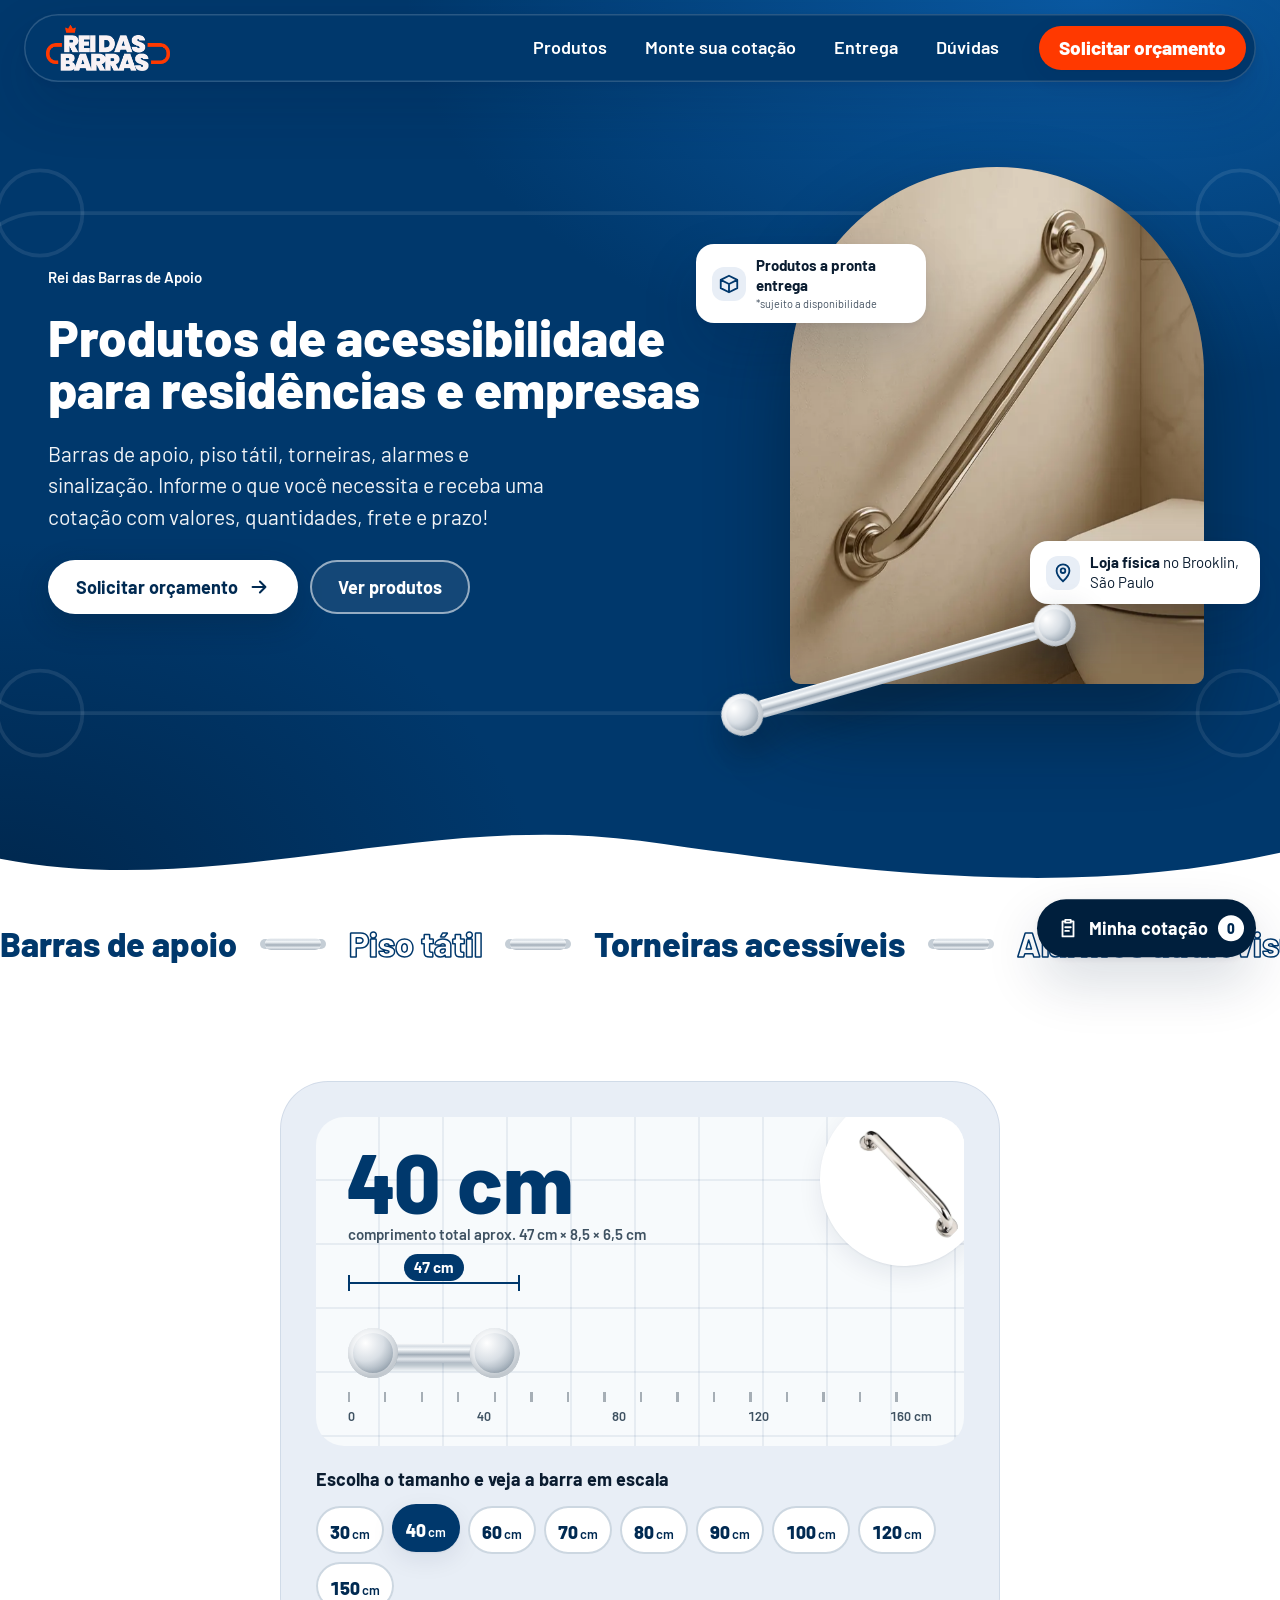
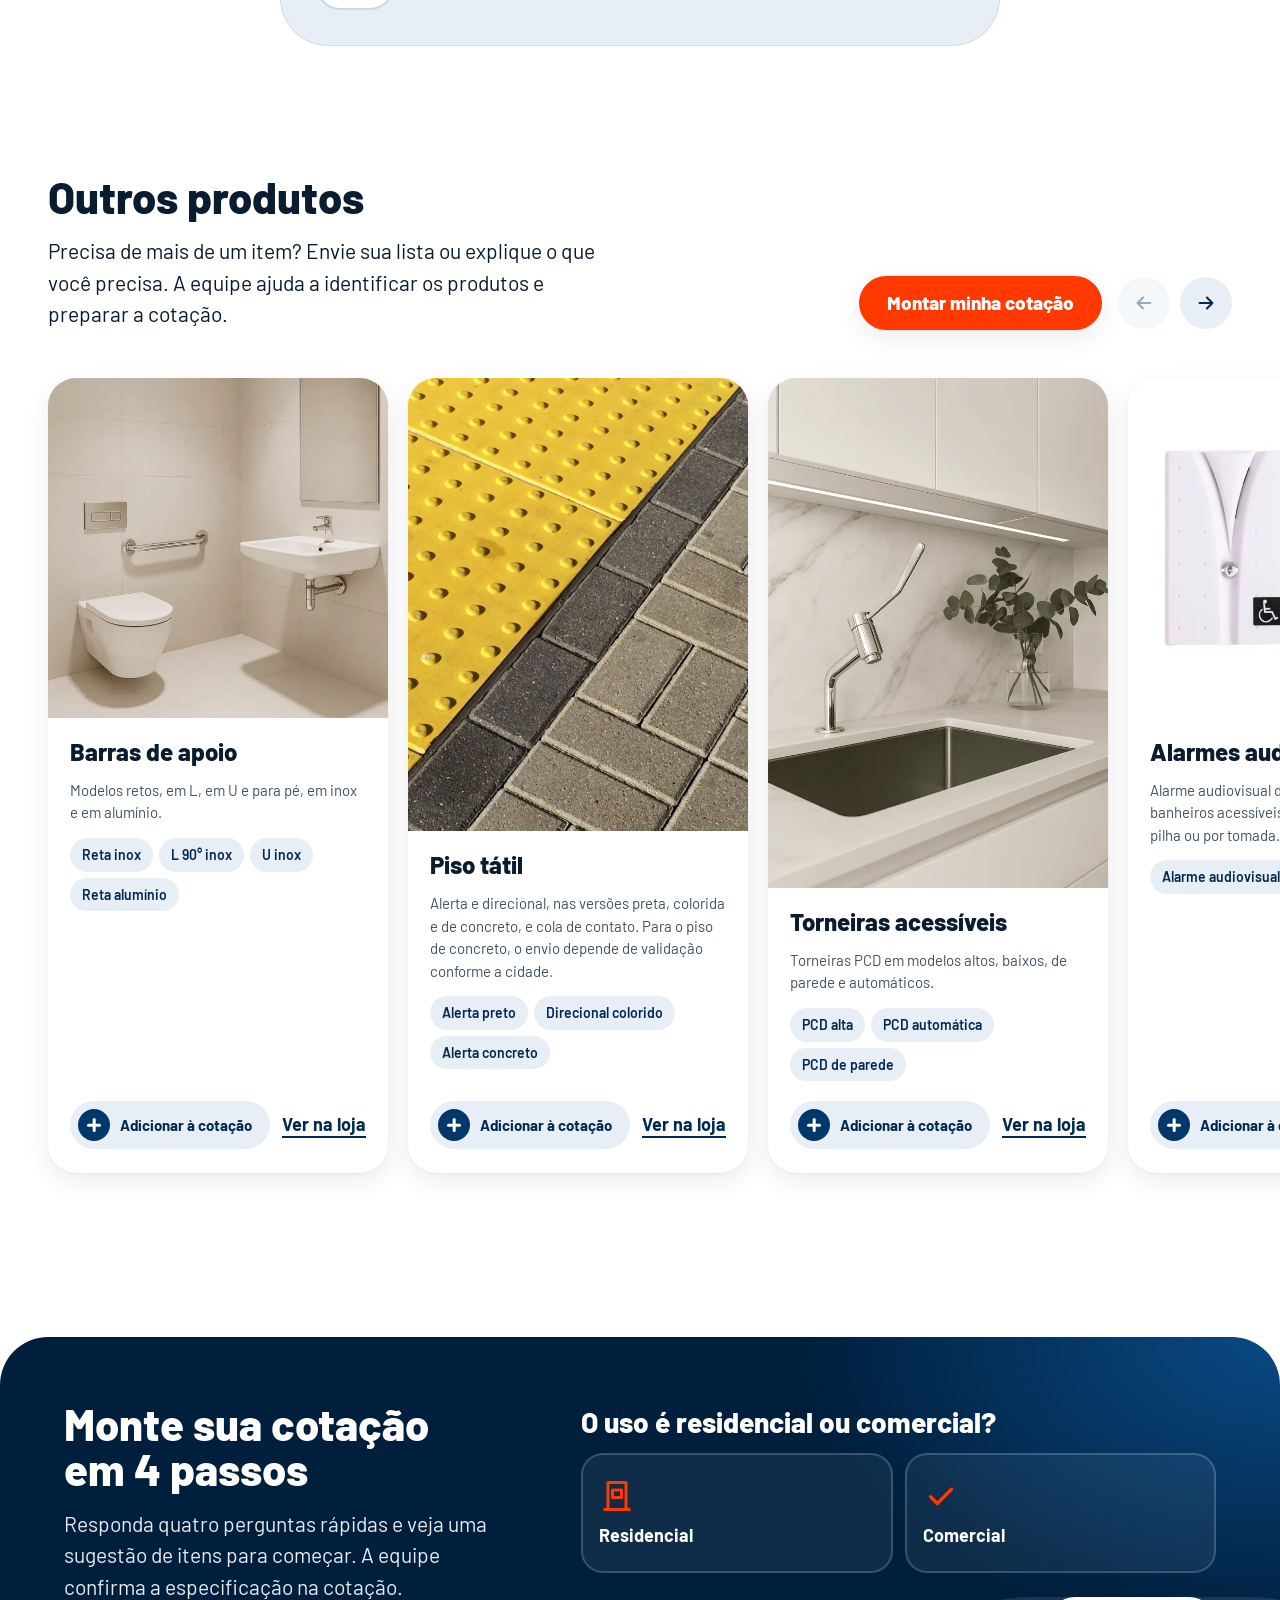
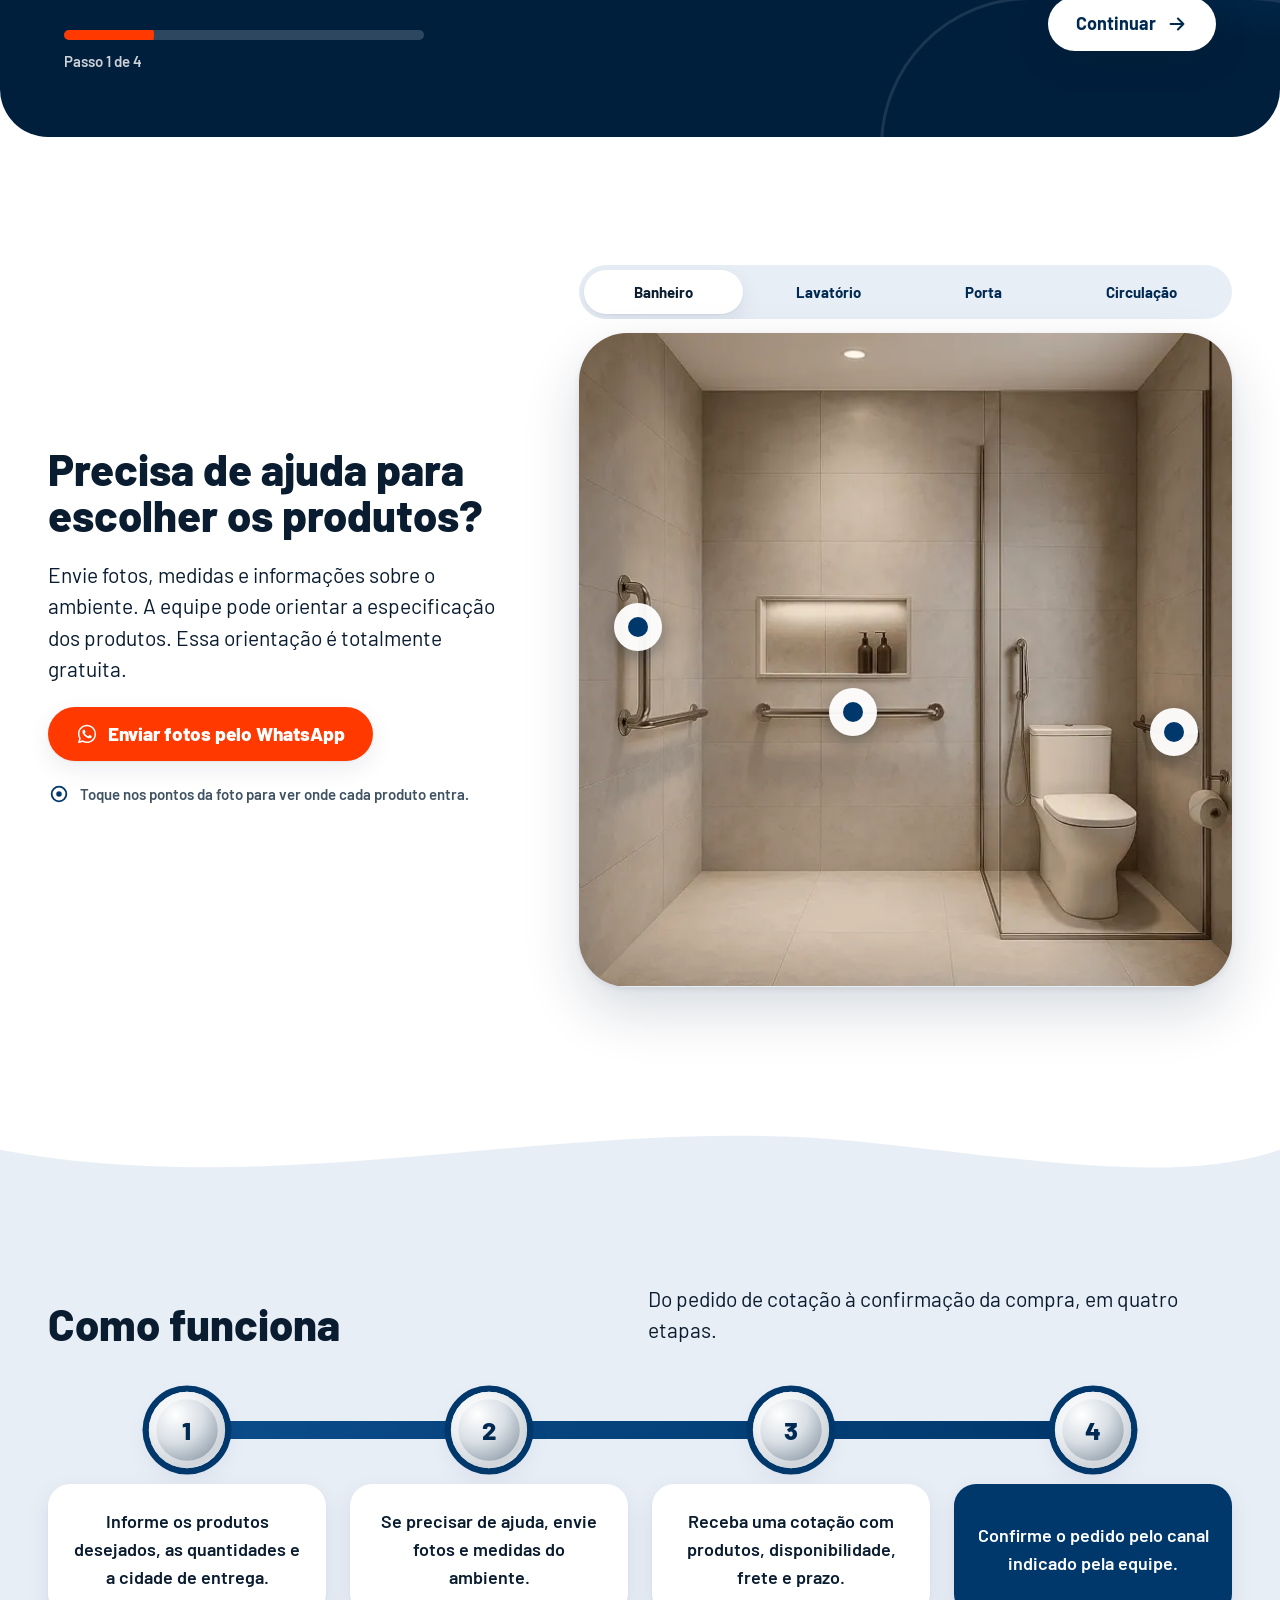
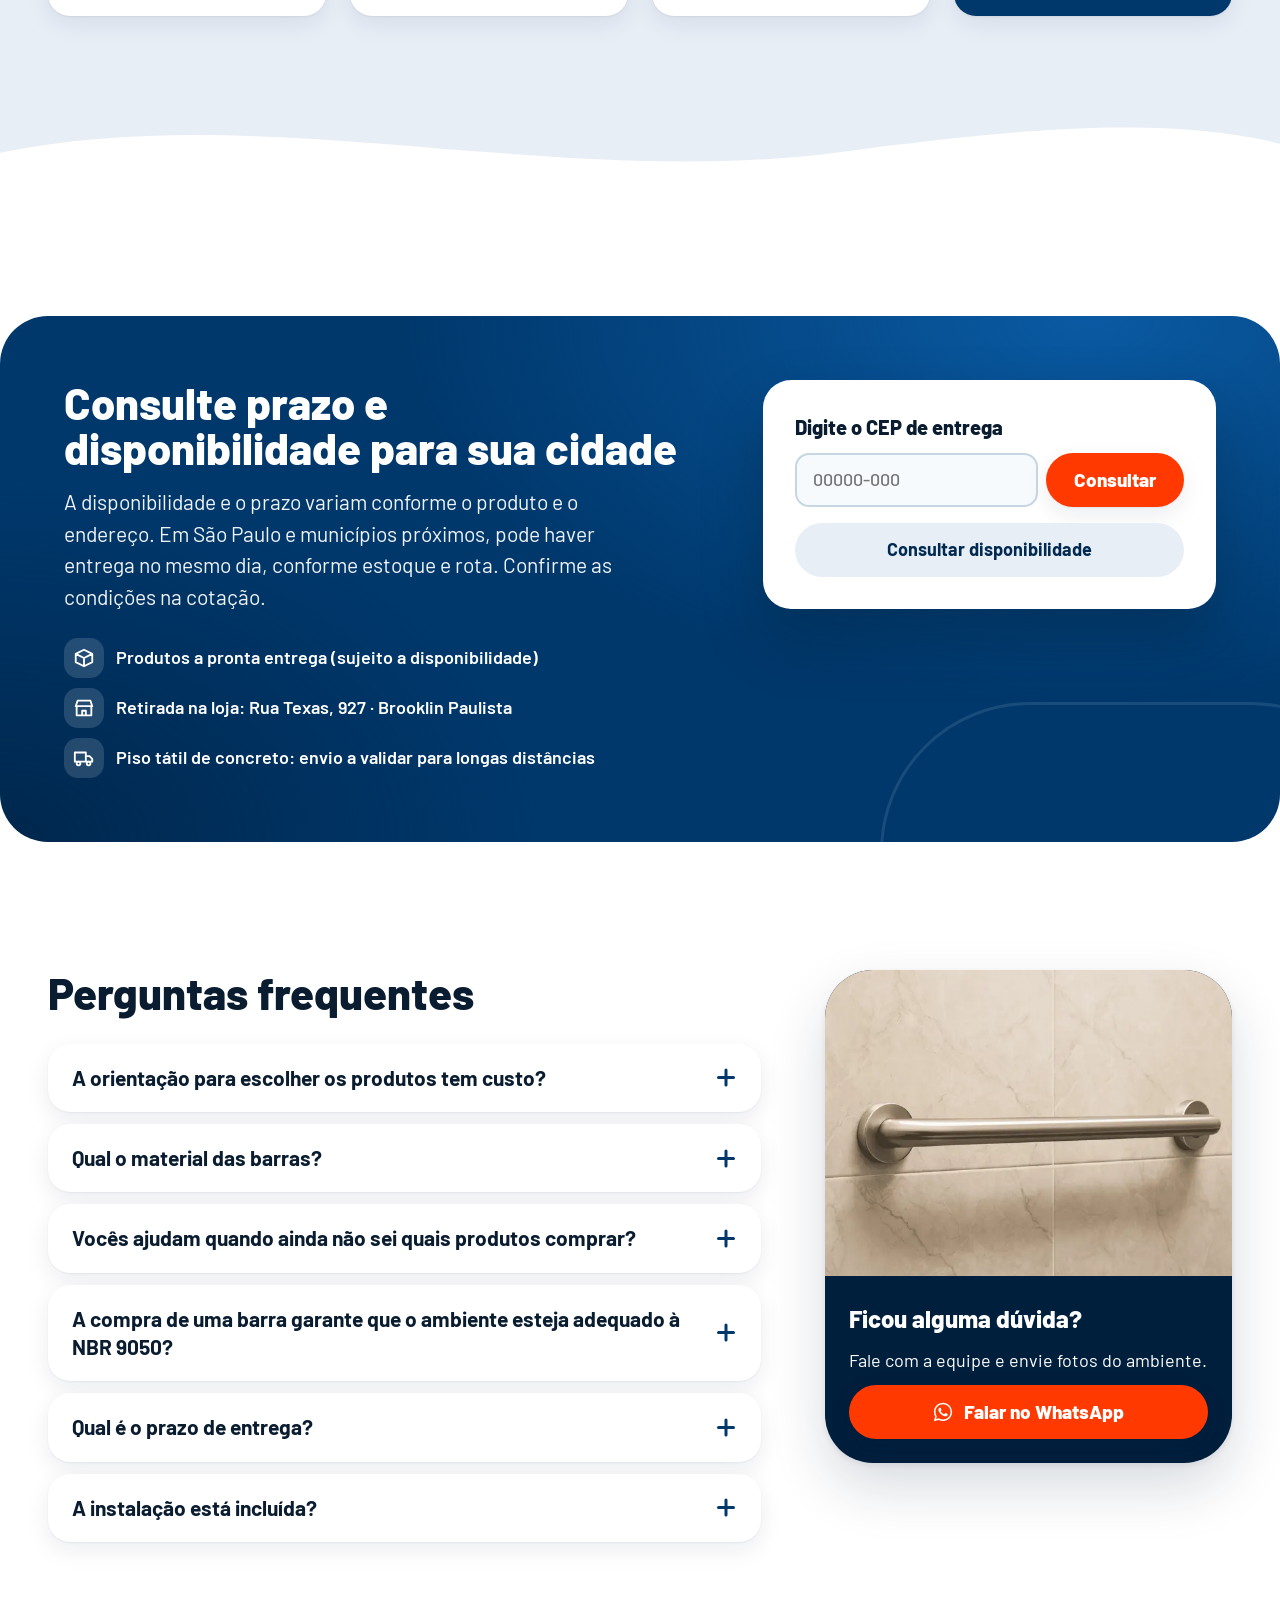
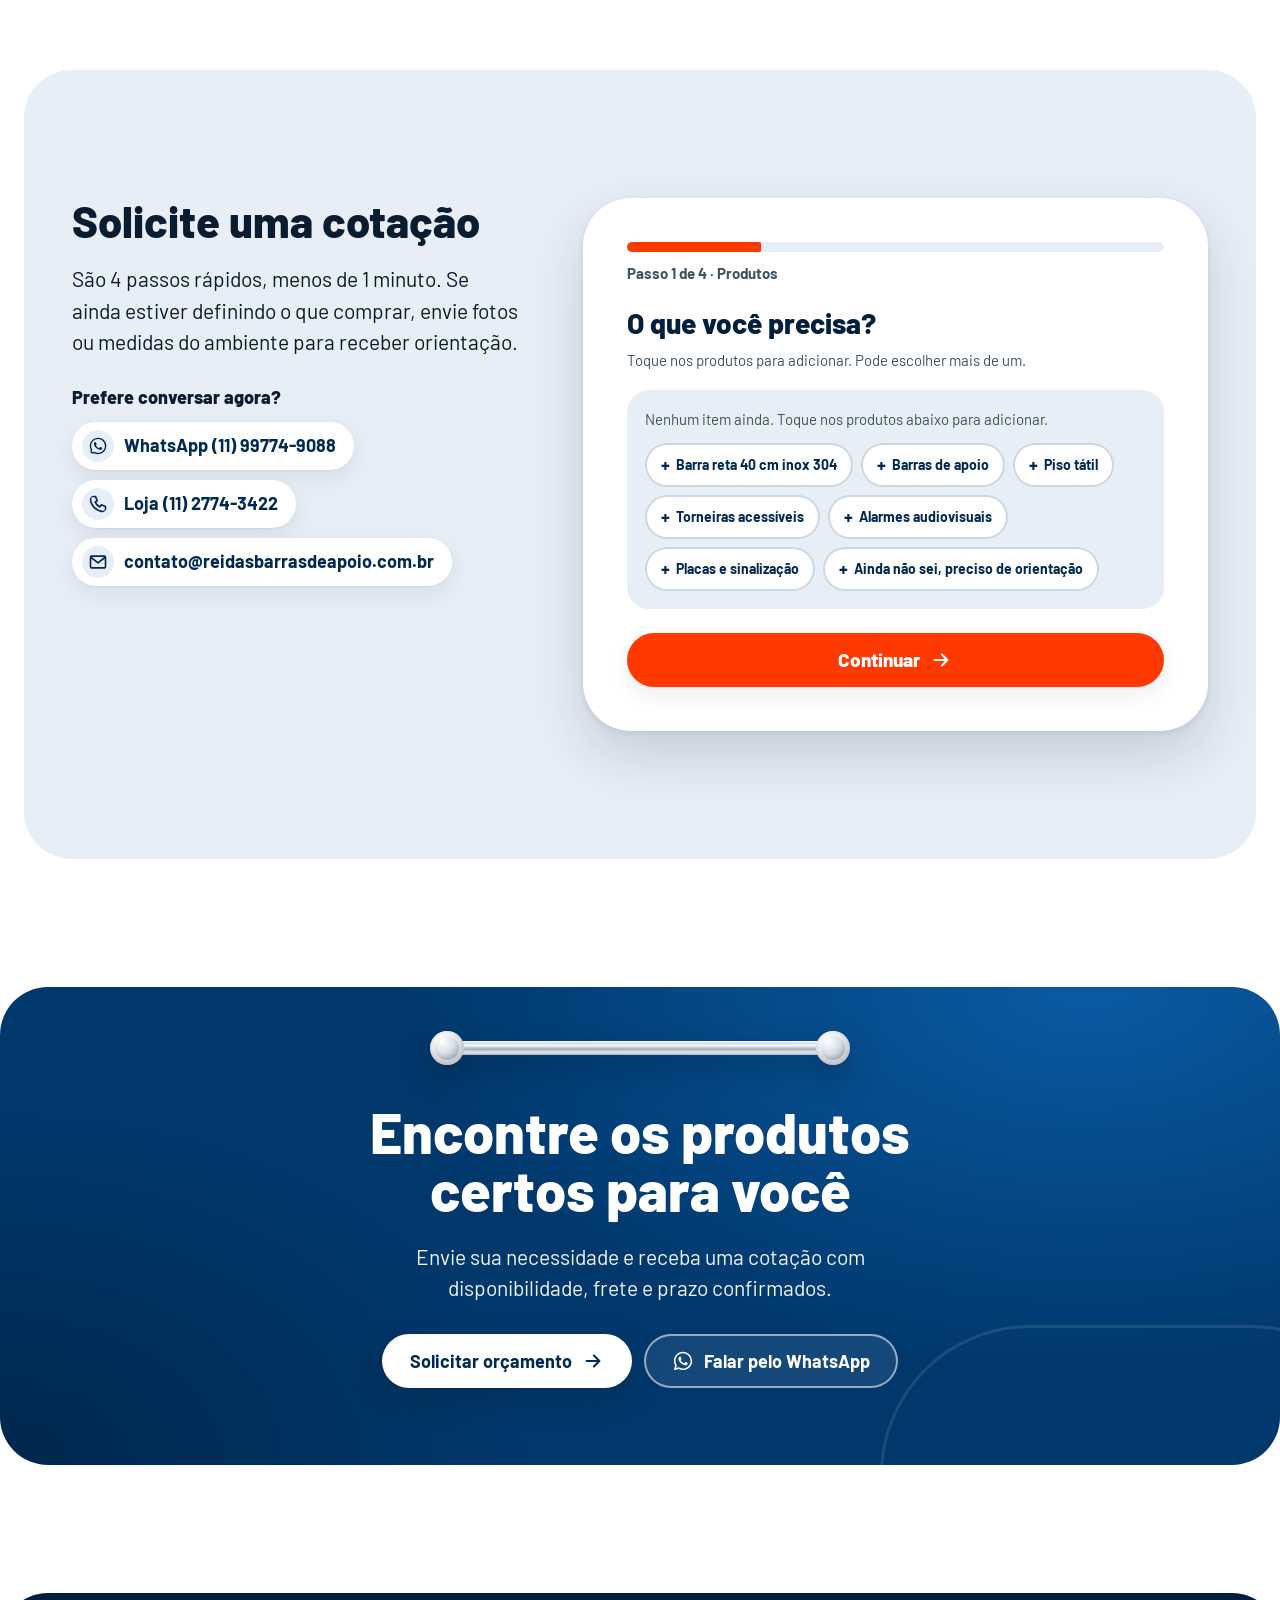
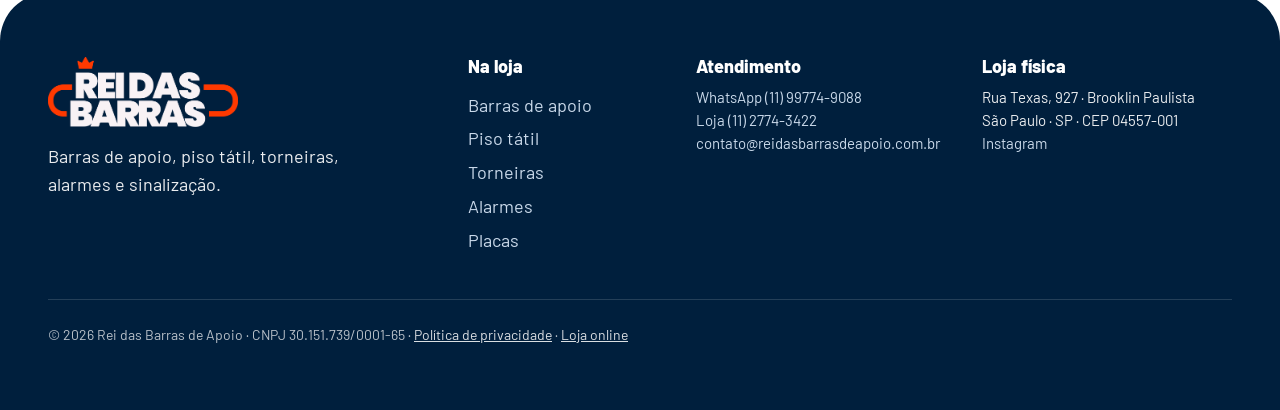
==== commit 434b63f4: "LP /nova: público residencial e empresas, textos enxutos e formulário sem prazo/empresa - Hero: títu" ====
--- a/nova/index.html
+++ b/nova/index.html
@@ -3,13 +3,13 @@
 <head>
   <meta charset="utf-8">
   <meta name="viewport" content="width=device-width, initial-scale=1, viewport-fit=cover">
-  <title>Barras de apoio e produtos de acessibilidade para empresas | Rei das Barras</title>
-  <meta name="description" content="Barras de apoio, piso tátil, torneiras, alarmes e sinalização. Solicite uma cotação para sua empresa com orientação na escolha dos produtos.">
+  <title>Barras de apoio e produtos de acessibilidade para residências e empresas | Rei das Barras</title>
+  <meta name="description" content="Barras de apoio, piso tátil, torneiras, alarmes e sinalização. Solicite uma cotação com orientação na escolha dos produtos.">
   <meta property="og:type" content="website">
   <meta property="og:locale" content="pt_BR">
   <meta property="og:site_name" content="Rei das Barras de Apoio">
-  <meta property="og:title" content="Barras de apoio e produtos de acessibilidade para empresas | Rei das Barras">
-  <meta property="og:description" content="Barras de apoio, piso tátil, torneiras, alarmes e sinalização. Solicite uma cotação para sua empresa com orientação na escolha dos produtos.">
+  <meta property="og:title" content="Barras de apoio e produtos de acessibilidade para residências e empresas | Rei das Barras">
+  <meta property="og:description" content="Barras de apoio, piso tátil, torneiras, alarmes e sinalização. Solicite uma cotação com orientação na escolha dos produtos.">
   <meta name="theme-color" content="#00386C">
   <meta name="robots" content="noindex">
   <link rel="icon" href="../assets/img/favicon-nova.png">
@@ -51,18 +51,14 @@
 
       <div class="container hero-grid">
         <div class="hero-copy">
-          <p class="hero-id rise">Rei das Barras de Apoio | Produtos para empresas</p>
+          <p class="hero-id rise">Rei das Barras de Apoio</p>
           <h1 id="hero-title" class="hero-title">
             <span class="line"><span>Produtos de acessibilidade</span></span>
-            <span class="line"><span>para empresas</span></span>
+            <span class="line"><span>para residências e empresas</span></span>
           </h1>
-          <p class="hero-lead rise">Barras de apoio, piso tátil, torneiras, alarmes e sinalização. Informe o que sua empresa precisa e receba uma cotação com quantidade, frete e prazo.</p>
-          <p class="hero-note rise">
-            <svg class="icon" aria-hidden="true"><use href="#i-spark"/></svg>
-            Orientação gratuita para especificar os produtos, mediante a compra das peças.
-          </p>
+          <p class="hero-lead rise">Barras de apoio, piso tátil, torneiras, alarmes e sinalização. Informe o que você necessita e receba uma cotação com valores, quantidades, frete e prazo!</p>
           <div class="hero-actions rise">
-            <a class="btn btn-white btn-shine" href="#cotacao" data-track="hero_orcamento">Solicitar orçamento para minha empresa <svg class="icon" aria-hidden="true"><use href="#i-arrow"/></svg></a>
+            <a class="btn btn-white btn-shine" href="#cotacao" data-track="hero_orcamento">Solicitar orçamento <svg class="icon" aria-hidden="true"><use href="#i-arrow"/></svg></a>
             <a class="btn btn-ghost" href="#produtos" data-track="hero_ver_produtos">Ver produtos</a>
           </div>
         </div>
@@ -76,7 +72,7 @@
           </figure>
           <div class="float-chip chip-a" data-depth="18">
             <svg class="icon" aria-hidden="true"><use href="#i-box"/></svg>
-            <span><strong>Pronta entrega</strong> em alguns produtos</span>
+            <span><strong>Produtos a pronta entrega</strong><small>*sujeito a disponibilidade</small></span>
           </div>
           <div class="float-chip chip-b" data-depth="-14">
             <svg class="icon" aria-hidden="true"><use href="#i-pin"/></svg>
@@ -100,23 +96,6 @@
     <!-- PRODUTO EM DESTAQUE + seletor de tamanho -->
     <section class="featured" id="destaque" aria-labelledby="featured-title">
       <div class="container featured-grid">
-        <div class="featured-copy">
-          <h2 id="featured-title" class="reveal">Barra de apoio reta de 40&nbsp;cm em inox&nbsp;304</h2>
-          <p class="lead reveal">Uma opção versátil para diferentes aplicações. Consulte o modelo, a especificação e a disponibilidade para sua empresa.</p>
-          <ul class="spec-chips reveal" aria-label="Especificação">
-            <li><strong>Aço inox 304</strong></li>
-            <li>Acabamento polido</li>
-            <li>Tubo de 32 mm</li>
-            <li>6 parafusos, 6 buchas e manual</li>
-          </ul>
-          <div class="featured-actions reveal">
-            <a class="btn btn-primary btn-shine" data-size-link href="https://www.reidasbarrasdeapoio.com.br/produtos/barra-reta-tradicional-inox/?variant=317879686" data-track="destaque_consultar_produto" data-product-id="81819548" data-variant-id="317879686">Consultar este produto <svg class="icon" aria-hidden="true"><use href="#i-arrow"/></svg></a>
-            <button class="btn btn-soft" type="button" data-add-size>
-              <svg class="icon" aria-hidden="true"><use href="#i-plus"/></svg>
-              <span data-add-size-label>Adicionar 40 cm à cotação</span>
-            </button>
-          </div>
-        </div>
 
         <div class="sizer reveal" data-sizer>
           <div class="sizer-wall">
@@ -160,8 +139,8 @@
       <div class="container">
         <div class="catalog-head">
           <div>
-            <h2 id="catalog-title" class="reveal">Outros produtos para sua empresa</h2>
-            <p class="lead reveal">Precisa de mais de um item? Envie sua lista ou explique o que sua empresa precisa. A equipe ajuda a identificar os produtos e preparar a cotação.</p>
+            <h2 id="catalog-title" class="reveal">Outros produtos</h2>
+            <p class="lead reveal">Precisa de mais de um item? Envie sua lista ou explique o que você precisa. A equipe ajuda a identificar os produtos e preparar a cotação.</p>
           </div>
           <div class="catalog-tools reveal">
             <a class="btn btn-primary" href="#assistente" data-track="categorias_montar_cotacao">Montar minha cotação</a>
@@ -252,6 +231,16 @@
             </div>
           </div>
         </li>
+        <li class="card reveal">
+          <div class="card-media"><img src="../assets/img/placa-porta-640.webp" width="640" height="640" alt="Chapa de proteção instalada na parte inferior de uma porta" loading="lazy"></div>
+          <div class="card-body">
+            <h3>Chapas para porta</h3>
+            <p>Chapas de proteção para portas. Consulte modelos e medidas disponíveis.</p>
+            <div class="card-actions">
+              <button class="add-btn" type="button" data-quote-toggle="Chapas para porta" aria-pressed="false"><span class="add-ico" aria-hidden="true"></span><span class="when-off">Adicionar à cotação</span><span class="when-on">Na sua cotação</span></button>
+            </div>
+          </div>
+        </li>
       </ul>
     </section>
 
@@ -259,14 +248,24 @@
     <section class="quiz-wrap" id="assistente" aria-labelledby="quiz-title">
       <div class="panel panel-navy quiz">
         <div class="quiz-intro">
-          <h2 id="quiz-title" class="reveal">Monte sua cotação em 3 passos</h2>
-          <p class="lead reveal">Responda três perguntas rápidas e veja uma sugestão de itens para começar. A equipe confirma a especificação na cotação.</p>
+          <h2 id="quiz-title" class="reveal">Monte sua cotação em 4 passos</h2>
+          <p class="lead reveal">Responda quatro perguntas rápidas e veja uma sugestão de itens para começar. A equipe confirma a especificação na cotação.</p>
           <div class="quiz-progress reveal" aria-hidden="true"><span data-quiz-bar></span></div>
-          <p class="quiz-step-label reveal" data-quiz-label>Passo 1 de 3</p>
+          <p class="quiz-step-label reveal" data-quiz-label>Passo 1 de 4</p>
         </div>
 
         <div class="quiz-body" data-quiz>
           <fieldset class="quiz-step is-current" data-step="1">
+            <legend>O uso é residencial ou comercial?</legend>
+            <div class="quiz-options two">
+              <label class="opt"><input type="radio" name="q-uso" value="Residencial"><span class="opt-card"><svg class="opt-ico" aria-hidden="true"><use href="#i-door"/></svg>Residencial</span></label>
+              <label class="opt"><input type="radio" name="q-uso" value="Comercial"><span class="opt-card"><svg class="opt-ico" aria-hidden="true"><use href="#i-check"/></svg>Comercial</span></label>
+            </div>
+            <p class="quiz-error" data-quiz-error></p>
+            <div class="quiz-nav"><button class="btn btn-white" type="button" data-quiz-next>Continuar <svg class="icon" aria-hidden="true"><use href="#i-arrow"/></svg></button></div>
+          </fieldset>
+
+          <fieldset class="quiz-step" data-step="2" hidden>
             <legend>Onde os produtos serão usados?</legend>
             <p class="quiz-hint">Marque quantos quiser.</p>
             <div class="quiz-options">
@@ -276,10 +275,10 @@
               <label class="opt"><input type="checkbox" name="q-ambiente" value="circulacao"><span class="opt-card"><svg class="opt-ico" aria-hidden="true"><use href="#i-steps"/></svg>Circulação e calçadas</span></label>
             </div>
             <p class="quiz-error" data-quiz-error></p>
-            <div class="quiz-nav"><button class="btn btn-white" type="button" data-quiz-next>Continuar <svg class="icon" aria-hidden="true"><use href="#i-arrow"/></svg></button></div>
+            <div class="quiz-nav"><button class="btn btn-ghost" type="button" data-quiz-back>Voltar</button><button class="btn btn-white" type="button" data-quiz-next>Continuar <svg class="icon" aria-hidden="true"><use href="#i-arrow"/></svg></button></div>
           </fieldset>
 
-          <fieldset class="quiz-step" data-step="2" hidden>
+          <fieldset class="quiz-step" data-step="3" hidden>
             <legend>Você já sabe quais modelos precisa?</legend>
             <div class="quiz-options two">
               <label class="opt"><input type="radio" name="q-saber" value="sei"><span class="opt-card"><svg class="opt-ico" aria-hidden="true"><use href="#i-check"/></svg>Já sei os modelos</span></label>
@@ -289,7 +288,7 @@
             <div class="quiz-nav"><button class="btn btn-ghost" type="button" data-quiz-back>Voltar</button><button class="btn btn-white" type="button" data-quiz-next>Continuar <svg class="icon" aria-hidden="true"><use href="#i-arrow"/></svg></button></div>
           </fieldset>
 
-          <fieldset class="quiz-step" data-step="3" hidden>
+          <fieldset class="quiz-step" data-step="4" hidden>
             <legend>Quantos ambientes vão receber os produtos?</legend>
             <div class="quiz-options three">
               <label class="opt"><input type="radio" name="q-qtd" value="1 ambiente"><span class="opt-card"><strong class="opt-num">1</strong>ambiente</span></label>
@@ -300,7 +299,7 @@
             <div class="quiz-nav"><button class="btn btn-ghost" type="button" data-quiz-back>Voltar</button><button class="btn btn-white" type="button" data-quiz-next>Ver sugestão <svg class="icon" aria-hidden="true"><use href="#i-arrow"/></svg></button></div>
           </fieldset>
 
-          <div class="quiz-result" data-step="4" tabindex="-1" hidden>
+          <div class="quiz-result" data-step="5" tabindex="-1" hidden>
             <h3>Sugestão para começar sua cotação</h3>
             <p class="quiz-hint">Desmarque o que não fizer sentido. É uma sugestão inicial: a especificação final é feita pela equipe e a adequação à NBR 9050 depende do conjunto do ambiente.</p>
             <div class="quiz-suggest" data-quiz-suggest></div>
@@ -319,8 +318,8 @@
       <div class="container guide-grid">
         <div class="guide-copy">
           <h2 id="guide-title" class="reveal">Precisa de ajuda para escolher os produtos?</h2>
-          <p class="lead reveal">Envie fotos, medidas e informações sobre o ambiente. A equipe pode orientar a especificação dos produtos. Essa orientação é gratuita mediante a compra das peças.</p>
-          <a class="btn btn-primary btn-shine reveal" href="https://wa.me/5511997749088?text=Ol%C3%A1!%20Quero%20orienta%C3%A7%C3%A3o%20para%20escolher%20produtos%20de%20acessibilidade%20para%20minha%20empresa.%20Vou%20enviar%20fotos%20e%20medidas%20do%20ambiente." target="_blank" rel="noopener" data-track="orientacao_whatsapp" data-channel="whatsapp">
+          <p class="lead reveal">Envie fotos, medidas e informações sobre o ambiente. A equipe pode orientar a especificação dos produtos. Essa orientação é totalmente gratuita.</p>
+          <a class="btn btn-primary btn-shine reveal" href="https://wa.me/5511997749088?text=Ol%C3%A1!%20Quero%20orienta%C3%A7%C3%A3o%20para%20escolher%20produtos%20de%20acessibilidade%20.%20Vou%20enviar%20fotos%20e%20medidas%20do%20ambiente." target="_blank" rel="noopener" data-track="orientacao_whatsapp" data-channel="whatsapp">
             <svg class="icon" aria-hidden="true"><use href="#i-whatsapp"/></svg>
             Enviar fotos pelo WhatsApp
           </a>
@@ -402,7 +401,7 @@
           <h2 id="delivery-title" class="reveal">Consulte prazo e disponibilidade para sua cidade</h2>
           <p class="lead reveal">A disponibilidade e o prazo variam conforme o produto e o endereço. Em São Paulo e municípios próximos, pode haver entrega no mesmo dia, conforme estoque e rota. Confirme as condições na cotação.</p>
           <ul class="delivery-facts reveal">
-            <li><svg class="icon" aria-hidden="true"><use href="#i-box"/></svg> Pronta entrega em alguns produtos</li>
+            <li><svg class="icon" aria-hidden="true"><use href="#i-box"/></svg> Produtos a pronta entrega (sujeito a disponibilidade)</li>
             <li><svg class="icon" aria-hidden="true"><use href="#i-store"/></svg> Retirada na loja: Rua Texas, 927 · Brooklin Paulista</li>
             <li><svg class="icon" aria-hidden="true"><use href="#i-truck"/></svg> Piso tátil de concreto: envio a validar para longas distâncias</li>
           </ul>
@@ -428,11 +427,11 @@
           <h2 id="faq-title" class="reveal">Perguntas frequentes</h2>
           <details class="reveal">
             <summary>A orientação para escolher os produtos tem custo?</summary>
-            <div class="faq-a"><p>A orientação para especificar os produtos é gratuita mediante a compra das peças.</p></div>
+            <div class="faq-a"><p>A orientação é totalmente gratuita.</p></div>
           </details>
           <details class="reveal">
-            <summary>Quais barras são feitas em inox 304?</summary>
-            <div class="faq-a"><p>A especificação depende do modelo. Consulte a equipe para confirmar o material do produto desejado.</p></div>
+            <summary>Qual o material das barras?</summary>
+            <div class="faq-a"><p>Temos modelos em alumínio ou em inox 304.</p></div>
           </details>
           <details class="reveal">
             <summary>Vocês ajudam quando ainda não sei quais produtos comprar?</summary>
@@ -456,7 +455,7 @@
           <div class="faq-help">
             <p class="faq-help-title">Ficou alguma dúvida?</p>
             <p>Fale com a equipe e envie fotos do ambiente.</p>
-            <a class="btn btn-primary btn-block" href="https://wa.me/5511997749088?text=Ol%C3%A1!%20Tenho%20uma%20d%C3%BAvida%20sobre%20produtos%20de%20acessibilidade%20para%20minha%20empresa." target="_blank" rel="noopener" data-track="faq_whatsapp" data-channel="whatsapp"><svg class="icon" aria-hidden="true"><use href="#i-whatsapp"/></svg> Falar no WhatsApp</a>
+            <a class="btn btn-primary btn-block" href="https://wa.me/5511997749088?text=Ol%C3%A1!%20Tenho%20uma%20d%C3%BAvida%20sobre%20produtos%20de%20acessibilidade." target="_blank" rel="noopener" data-track="faq_whatsapp" data-channel="whatsapp"><svg class="icon" aria-hidden="true"><use href="#i-whatsapp"/></svg> Falar no WhatsApp</a>
           </div>
         </div>
       </div>
@@ -466,11 +465,11 @@
     <section class="quote" id="cotacao" aria-labelledby="quote-title">
       <div class="container quote-grid">
         <div class="quote-intro">
-          <h2 id="quote-title" class="reveal">Solicite uma cotação para sua empresa</h2>
+          <h2 id="quote-title" class="reveal">Solicite uma cotação</h2>
           <p class="lead reveal">São 4 passos rápidos, menos de 1 minuto. Se ainda estiver definindo o que comprar, envie fotos ou medidas do ambiente para receber orientação.</p>
           <div class="quote-alt reveal">
             <p>Prefere conversar agora?</p>
-            <a class="contact-pill" href="https://wa.me/5511997749088?text=Ol%C3%A1!%20Quero%20solicitar%20um%20or%C3%A7amento%20para%20minha%20empresa." target="_blank" rel="noopener" data-track="cotacao_whatsapp" data-channel="whatsapp"><svg class="icon" aria-hidden="true"><use href="#i-whatsapp"/></svg> WhatsApp (11) 99774-9088</a>
+            <a class="contact-pill" href="https://wa.me/5511997749088?text=Ol%C3%A1!%20Quero%20solicitar%20um%20or%C3%A7amento." target="_blank" rel="noopener" data-track="cotacao_whatsapp" data-channel="whatsapp"><svg class="icon" aria-hidden="true"><use href="#i-whatsapp"/></svg> WhatsApp (11) 99774-9088</a>
             <a class="contact-pill" href="tel:+551127743422" data-track="cotacao_telefone"><svg class="icon" aria-hidden="true"><use href="#i-phone"/></svg> Loja (11) 2774-3422</a>
             <a class="contact-pill" href="mailto:contato@reidasbarrasdeapoio.com.br" data-track="cotacao_email"><svg class="icon" aria-hidden="true"><use href="#i-mail"/></svg> contato@reidasbarrasdeapoio.com.br</a>
           </div>
@@ -490,7 +489,7 @@
 
             <!-- Passo 1: produtos -->
             <fieldset class="form-step" data-form-step="1" id="f-produtos" aria-describedby="f-produtos-err">
-              <legend>O que sua empresa precisa?</legend>
+              <legend>O que você precisa?</legend>
               <p class="form-hint">Toque nos produtos para adicionar. Pode escolher mais de um.</p>
               <div class="products-box">
                 <ul class="quote-items" data-quote-items></ul>
@@ -526,15 +525,10 @@
               <div class="form-nav"><button class="btn btn-soft" type="button" data-form-back>Voltar</button><button class="btn btn-primary" type="button" data-form-next>Continuar <svg class="icon" aria-hidden="true"><use href="#i-arrow"/></svg></button></div>
             </fieldset>
 
-            <!-- Passo 3: empresa e entrega -->
+            <!-- Passo 3: entrega -->
             <fieldset class="form-step" data-form-step="3" hidden>
-              <legend>Qual é a empresa e onde entregamos?</legend>
+              <legend>Qual o local de entrega?</legend>
               <p class="form-hint">Com o CEP, a cidade é preenchida sozinha.</p>
-              <div class="field">
-                <label for="f-empresa">Empresa</label>
-                <input id="f-empresa" name="empresa" type="text" autocomplete="organization" required aria-describedby="f-empresa-err">
-                <p class="field-error" id="f-empresa-err"></p>
-              </div>
               <div class="field-row">
                 <div class="field">
                   <label for="f-cep">CEP</label>
@@ -550,17 +544,10 @@
               <div class="form-nav"><button class="btn btn-soft" type="button" data-form-back>Voltar</button><button class="btn btn-primary" type="button" data-form-next>Continuar <svg class="icon" aria-hidden="true"><use href="#i-arrow"/></svg></button></div>
             </fieldset>
 
-            <!-- Passo 4: detalhes opcionais + envio -->
+            <!-- Passo 4: confirmação + envio -->
             <fieldset class="form-step" data-form-step="4" hidden>
-              <legend>Para quando você precisa?</legend>
-              <p class="form-hint">Opcional. Se preferir, é só enviar a cotação agora.</p>
-              <div class="pill-options" role="radiogroup" aria-label="Prazo desejado">
-                <label class="pill"><input type="radio" name="prazo" value="O quanto antes"><span>O quanto antes</span></label>
-                <label class="pill"><input type="radio" name="prazo" value="Em até 15 dias"><span>Em até 15 dias</span></label>
-                <label class="pill"><input type="radio" name="prazo" value="Em até 30 dias"><span>Em até 30 dias</span></label>
-                <label class="pill"><input type="radio" name="prazo" value="Mais de 30 dias"><span>Mais de 30 dias</span></label>
-                <label class="pill"><input type="radio" name="prazo" value="Ainda não sei"><span>Ainda não sei</span></label>
-              </div>
+              <legend>Tela de confirmação</legend>
+              <p class="form-hint">Responderemos o mais rápido possível. Se quiser, adicione mais detalhes abaixo ou envie a cotação agora.</p>
 
               <details class="more" data-form-more>
                 <summary>Adicionar quantidade, observações, medidas ou fotos</summary>
@@ -641,11 +628,11 @@
     <section class="closing-wrap" aria-labelledby="closing-title">
       <div class="panel panel-blue closing">
         <div class="closing-bar" aria-hidden="true"><span class="flange"></span><span class="tube"></span><span class="flange"></span></div>
-        <h2 id="closing-title" class="reveal">Encontre os produtos certos para sua empresa</h2>
+        <h2 id="closing-title" class="reveal">Encontre os produtos certos para você</h2>
         <p class="lead reveal">Envie sua necessidade e receba uma cotação com disponibilidade, frete e prazo confirmados.</p>
         <div class="closing-actions reveal">
-          <a class="btn btn-white btn-shine" href="#cotacao" data-track="final_orcamento">Solicitar orçamento para minha empresa <svg class="icon" aria-hidden="true"><use href="#i-arrow"/></svg></a>
-          <a class="btn btn-ghost" href="https://wa.me/5511997749088?text=Ol%C3%A1!%20Quero%20solicitar%20um%20or%C3%A7amento%20para%20minha%20empresa." target="_blank" rel="noopener" data-track="final_whatsapp" data-channel="whatsapp"><svg class="icon" aria-hidden="true"><use href="#i-whatsapp"/></svg> Falar pelo WhatsApp</a>
+          <a class="btn btn-white btn-shine" href="#cotacao" data-track="final_orcamento">Solicitar orçamento <svg class="icon" aria-hidden="true"><use href="#i-arrow"/></svg></a>
+          <a class="btn btn-ghost" href="https://wa.me/5511997749088?text=Ol%C3%A1!%20Quero%20solicitar%20um%20or%C3%A7amento." target="_blank" rel="noopener" data-track="final_whatsapp" data-channel="whatsapp"><svg class="icon" aria-hidden="true"><use href="#i-whatsapp"/></svg> Falar pelo WhatsApp</a>
         </div>
       </div>
     </section>
@@ -655,7 +642,7 @@
     <div class="container footer-grid">
       <div class="footer-brand">
         <span class="footer-logo"><img src="../assets/img/logo-nova-branca.png" alt="Rei das Barras de Apoio" width="941" height="346" loading="lazy"></span>
-        <p>Barras de apoio, piso tátil, torneiras, alarmes e sinalização para empresas.</p>
+        <p>Barras de apoio, piso tátil, torneiras, alarmes e sinalização.</p>
       </div>
       <nav class="footer-menu" aria-label="Categorias na loja">
         <h2 class="footer-h">Na loja</h2>
@@ -696,7 +683,7 @@
       <span class="badge" data-cart-count>0</span>
     </button>
     <a class="btn btn-primary" href="#cotacao" data-track="barra_celular_orcamento">Solicitar orçamento</a>
-    <a class="dock-wa" href="https://wa.me/5511997749088?text=Ol%C3%A1!%20Quero%20solicitar%20um%20or%C3%A7amento%20para%20minha%20empresa." target="_blank" rel="noopener" aria-label="Falar pelo WhatsApp" data-track="barra_celular_whatsapp" data-channel="whatsapp">
+    <a class="dock-wa" href="https://wa.me/5511997749088?text=Ol%C3%A1!%20Quero%20solicitar%20um%20or%C3%A7amento." target="_blank" rel="noopener" aria-label="Falar pelo WhatsApp" data-track="barra_celular_whatsapp" data-channel="whatsapp">
       <svg class="icon" aria-hidden="true"><use href="#i-whatsapp"/></svg>
     </a>
   </aside>
--- a/assets/css/nova.css
+++ b/assets/css/nova.css
@@ -11,16 +11,15 @@
   --sky-2: #d3dfec;
   --ink: #0a1c30;
   --accent: #ff3900;
-  --accent-ink: #00172e; /* texto sobre o laranja: contraste 4,9:1 (branco daria 3,6:1) */
   --hero-bg: radial-gradient(1100px 620px at 85% 0%, #0a5aa3 0%, rgba(10, 90, 163, 0) 62%),
              radial-gradient(900px 600px at 0% 100%, #00274d 0%, rgba(0, 39, 77, 0) 60%), #00386c;
   --shadow-1: 0 1px 2px rgba(0, 31, 61, 0.06), 0 8px 24px rgba(0, 31, 61, 0.08);
   --shadow-2: 0 2px 6px rgba(0, 31, 61, 0.08), 0 24px 56px rgba(0, 31, 61, 0.16);
 }
 
-/* Botão principal em laranja */
-.btn-primary { background: var(--accent); color: var(--accent-ink); }
-.btn-primary:hover { background: #ff5222; }
+/* Botão principal em laranja, texto branco. Branco no laranja dá 3,6:1: passa só como texto grande, por isso 19px em negrito */
+.btn-primary { background: var(--accent); color: #fff; font-size: 19px; font-weight: 800; }
+.btn-primary:hover { background: #e83400; }
 .btn-primary:focus-visible { outline-color: var(--blue); }
 .btn-white.btn-shine::after { background: linear-gradient(110deg, transparent 35%, rgba(0, 56, 108, 0.16) 50%, transparent 65%); }
 
@@ -57,3 +56,7 @@
 .size-options span, .chip, .pill span { box-shadow: inset 0 0 0 2px rgba(0, 56, 108, 0.2); }
 .field input:focus, .field select:focus, .field textarea:focus, .cep-row input:focus { box-shadow: 0 0 0 4px rgba(0, 56, 108, 0.18); }
 :focus-visible { outline-color: var(--blue-500); }
+
+/* Produto em destaque: só o seletor de tamanho, centralizado */
+.featured-grid { grid-template-columns: minmax(0, 720px); justify-content: center; }
+.float-chip small { display: block; font-size: 11px; font-weight: 400; opacity: .75; margin-top: 2px; }
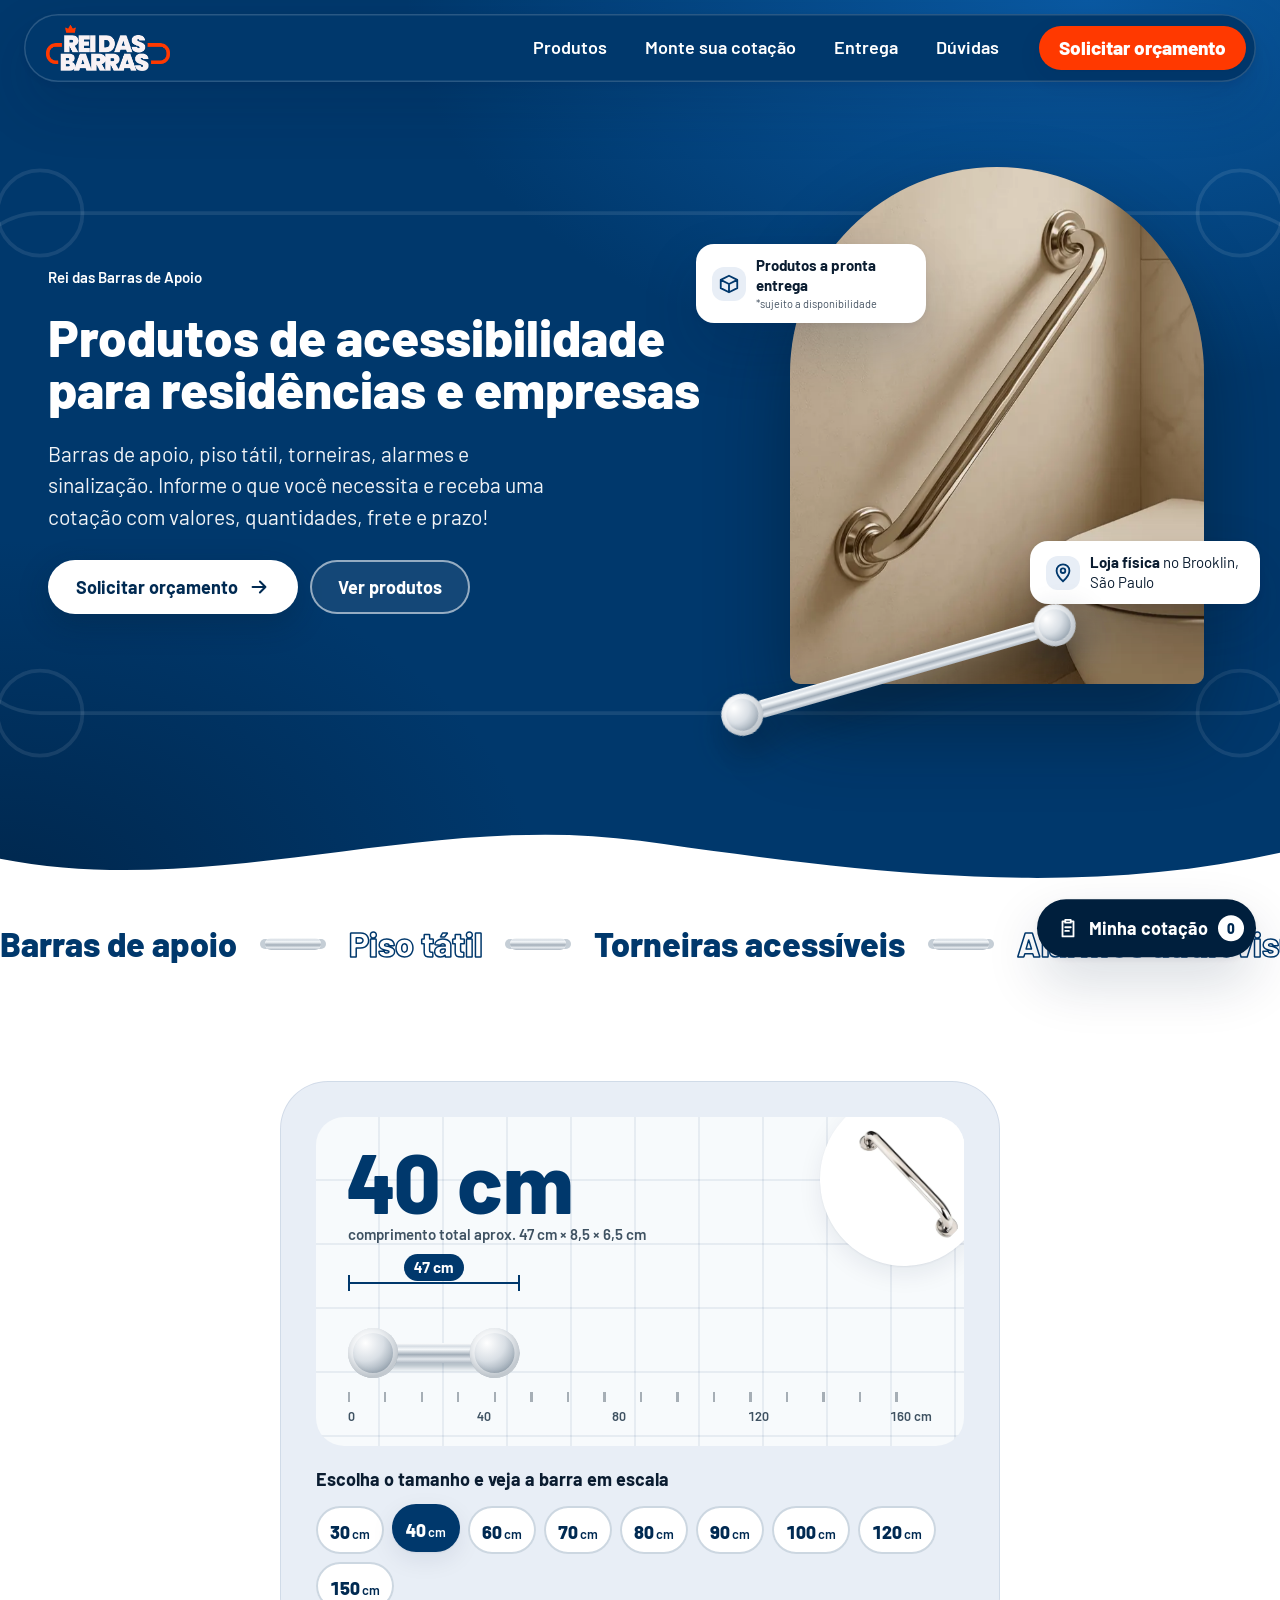
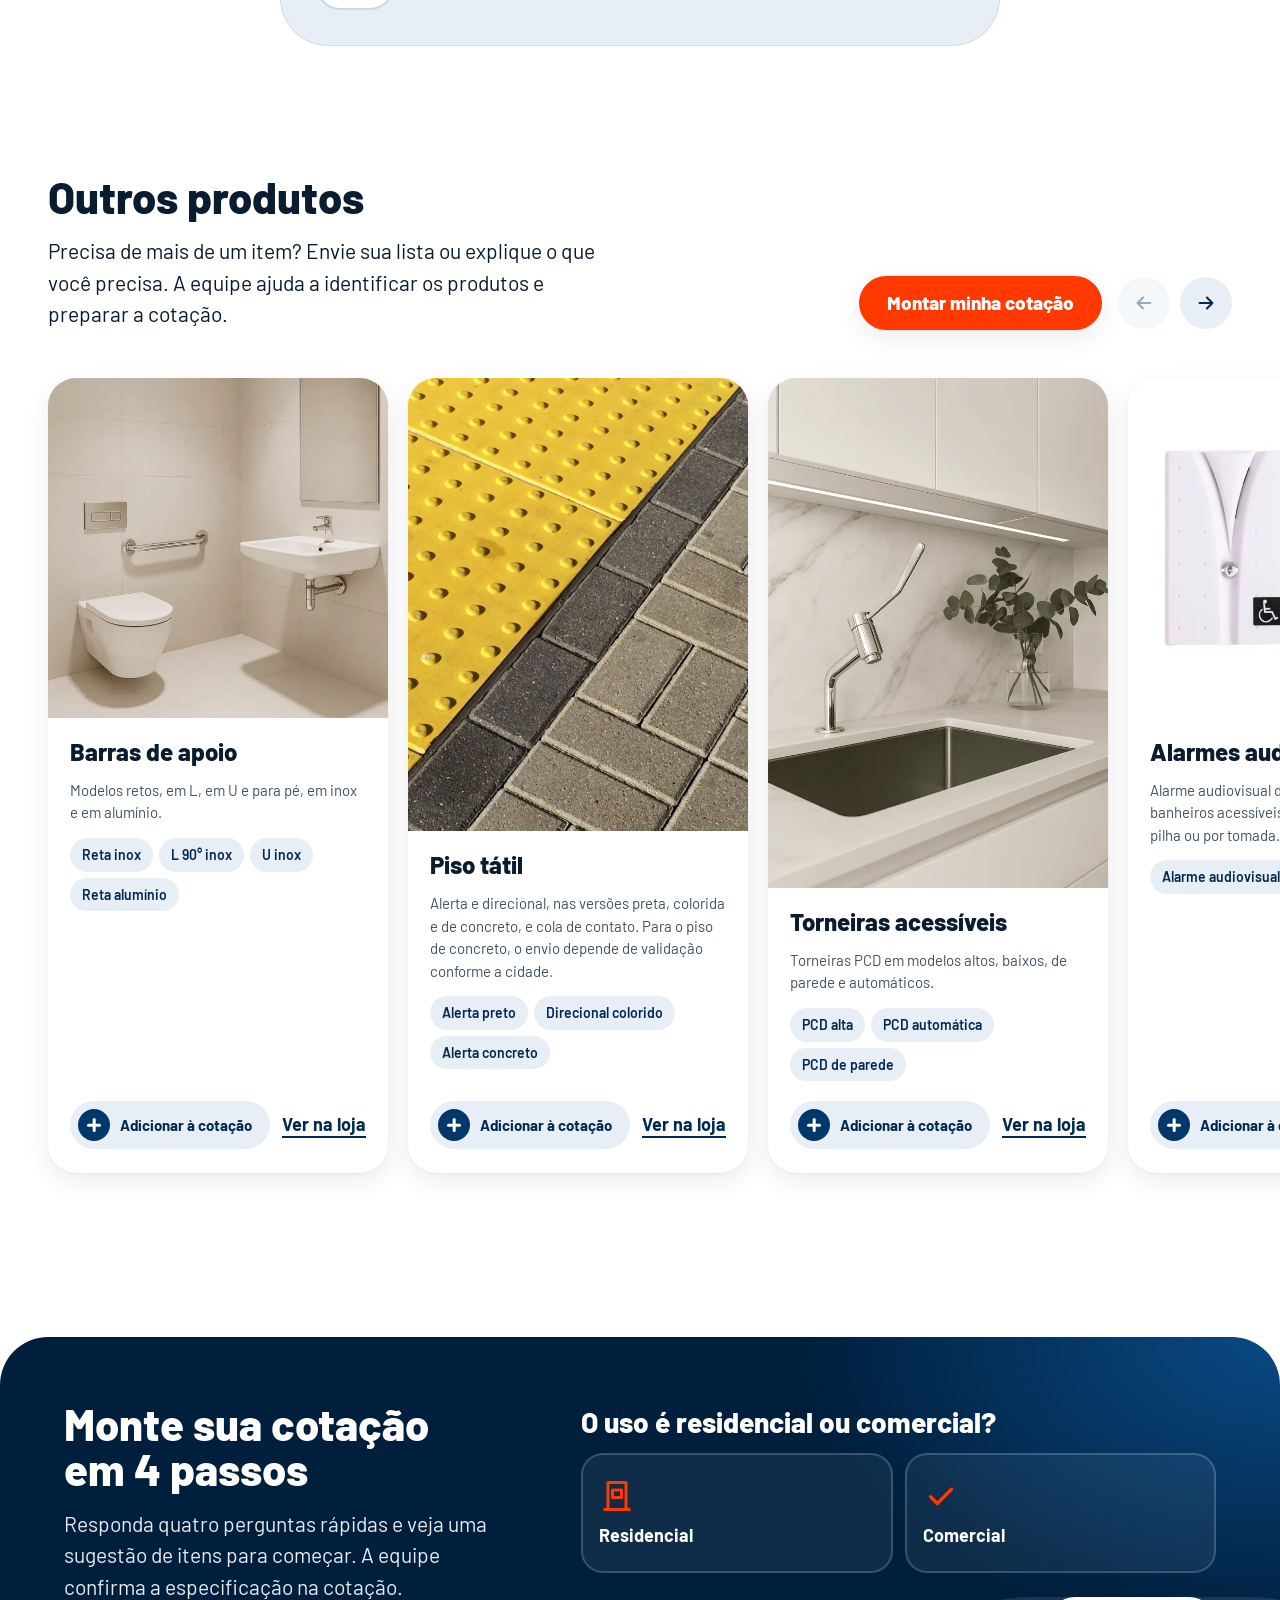
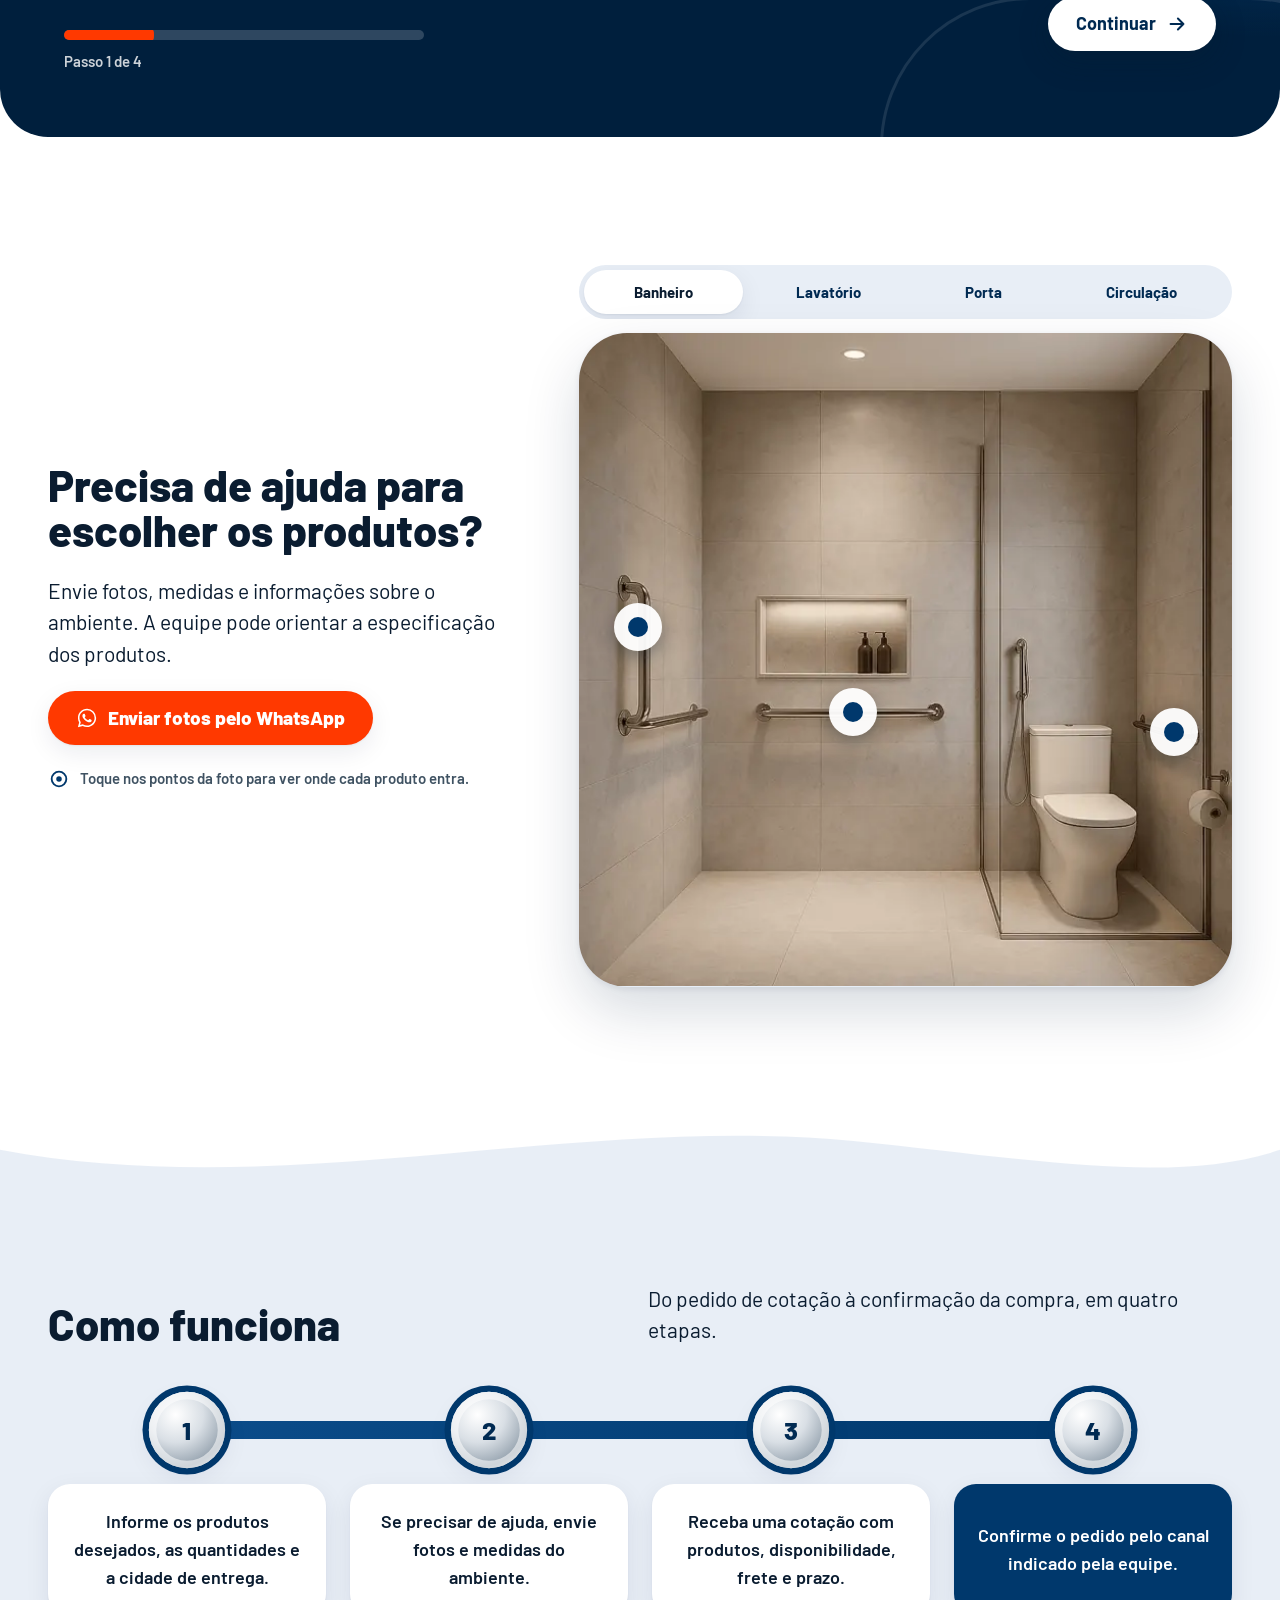
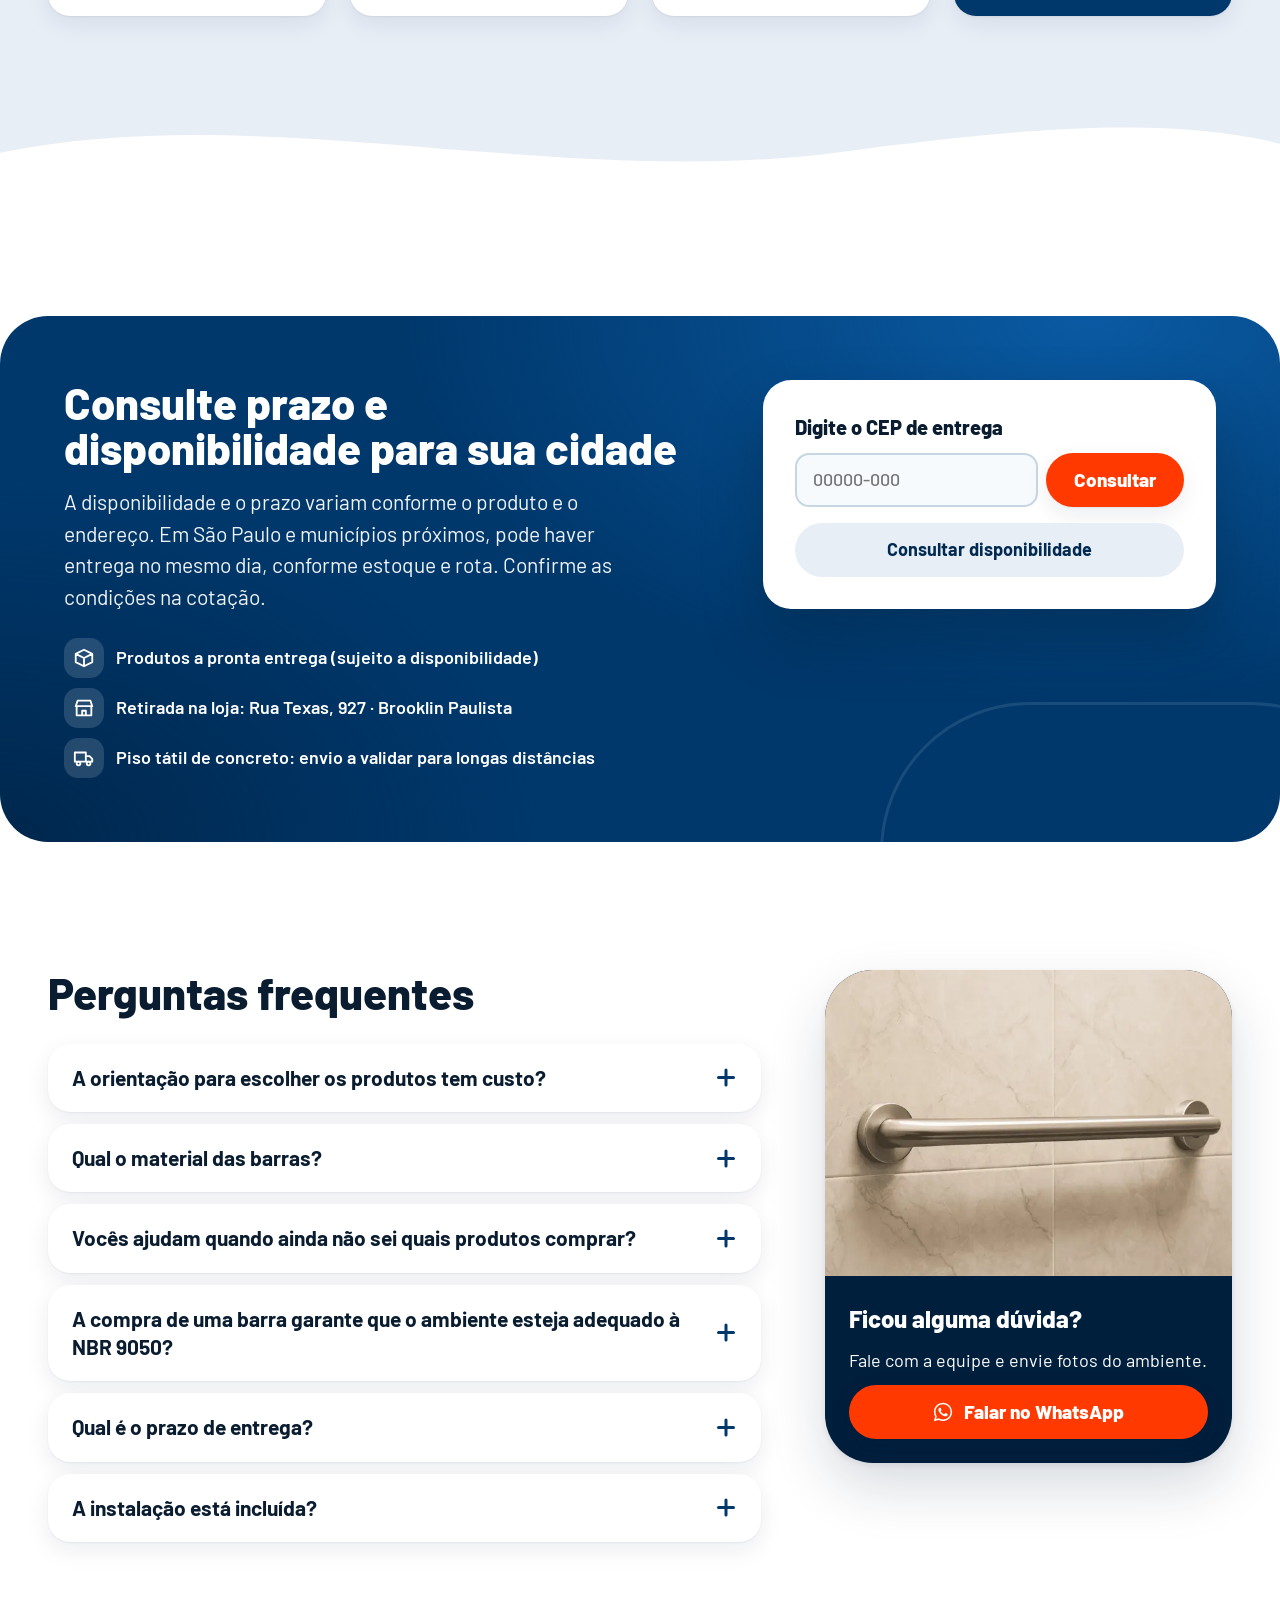
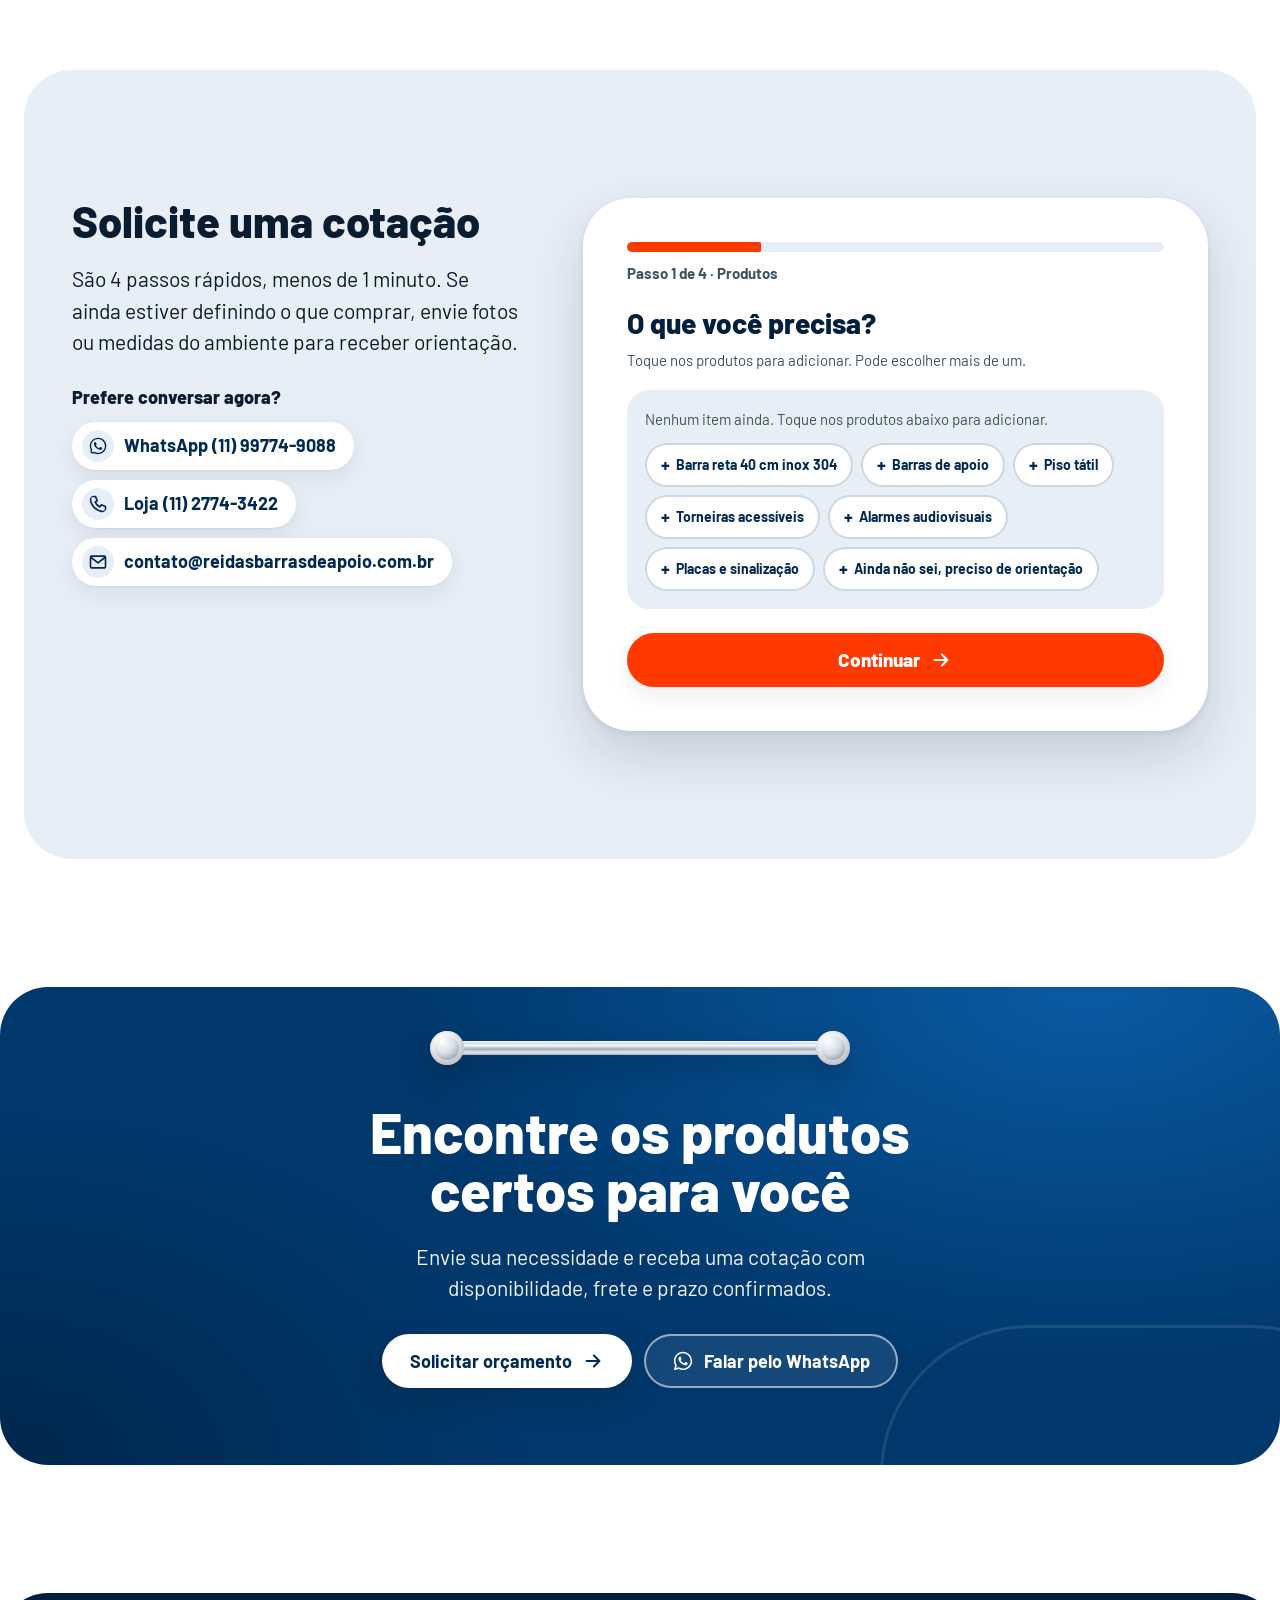
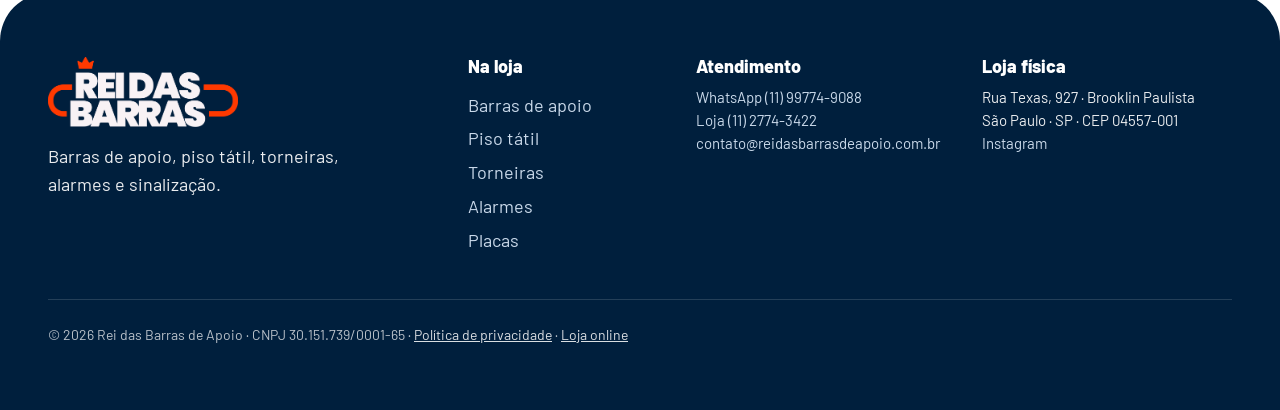
==== commit 79073771: "LP /nova: tira frase de gratuidade da seção de orientação e destaca prazo de resposta Co-Authored-By" ====
--- a/nova/index.html
+++ b/nova/index.html
@@ -318,7 +318,7 @@
       <div class="container guide-grid">
         <div class="guide-copy">
           <h2 id="guide-title" class="reveal">Precisa de ajuda para escolher os produtos?</h2>
-          <p class="lead reveal">Envie fotos, medidas e informações sobre o ambiente. A equipe pode orientar a especificação dos produtos. Essa orientação é totalmente gratuita.</p>
+          <p class="lead reveal">Envie fotos, medidas e informações sobre o ambiente. A equipe pode orientar a especificação dos produtos.</p>
           <a class="btn btn-primary btn-shine reveal" href="https://wa.me/5511997749088?text=Ol%C3%A1!%20Quero%20orienta%C3%A7%C3%A3o%20para%20escolher%20produtos%20de%20acessibilidade%20.%20Vou%20enviar%20fotos%20e%20medidas%20do%20ambiente." target="_blank" rel="noopener" data-track="orientacao_whatsapp" data-channel="whatsapp">
             <svg class="icon" aria-hidden="true"><use href="#i-whatsapp"/></svg>
             Enviar fotos pelo WhatsApp
@@ -547,7 +547,8 @@
             <!-- Passo 4: confirmação + envio -->
             <fieldset class="form-step" data-form-step="4" hidden>
               <legend>Tela de confirmação</legend>
-              <p class="form-hint">Responderemos o mais rápido possível. Se quiser, adicione mais detalhes abaixo ou envie a cotação agora.</p>
+              <p class="form-highlight"><svg class="icon" aria-hidden="true"><use href="#i-check"/></svg> Responderemos o mais rápido possível.</p>
+              <p class="form-hint">Se quiser, adicione mais detalhes abaixo ou envie a cotação agora.</p>
 
               <details class="more" data-form-more>
                 <summary>Adicionar quantidade, observações, medidas ou fotos</summary>
--- a/assets/css/nova.css
+++ b/assets/css/nova.css
@@ -60,3 +60,5 @@
 /* Produto em destaque: só o seletor de tamanho, centralizado */
 .featured-grid { grid-template-columns: minmax(0, 720px); justify-content: center; }
 .float-chip small { display: block; font-size: 11px; font-weight: 400; opacity: .75; margin-top: 2px; }
+.form-highlight { display: flex; align-items: center; gap: 10px; padding: 14px 16px; border-radius: 16px; background: var(--sky, #e8f0fa); color: var(--blue, #00386C); font-weight: 700; font-size: 1.05rem; }
+.form-highlight .icon { width: 22px; height: 22px; flex: none; color: var(--orange, #FF3900); }
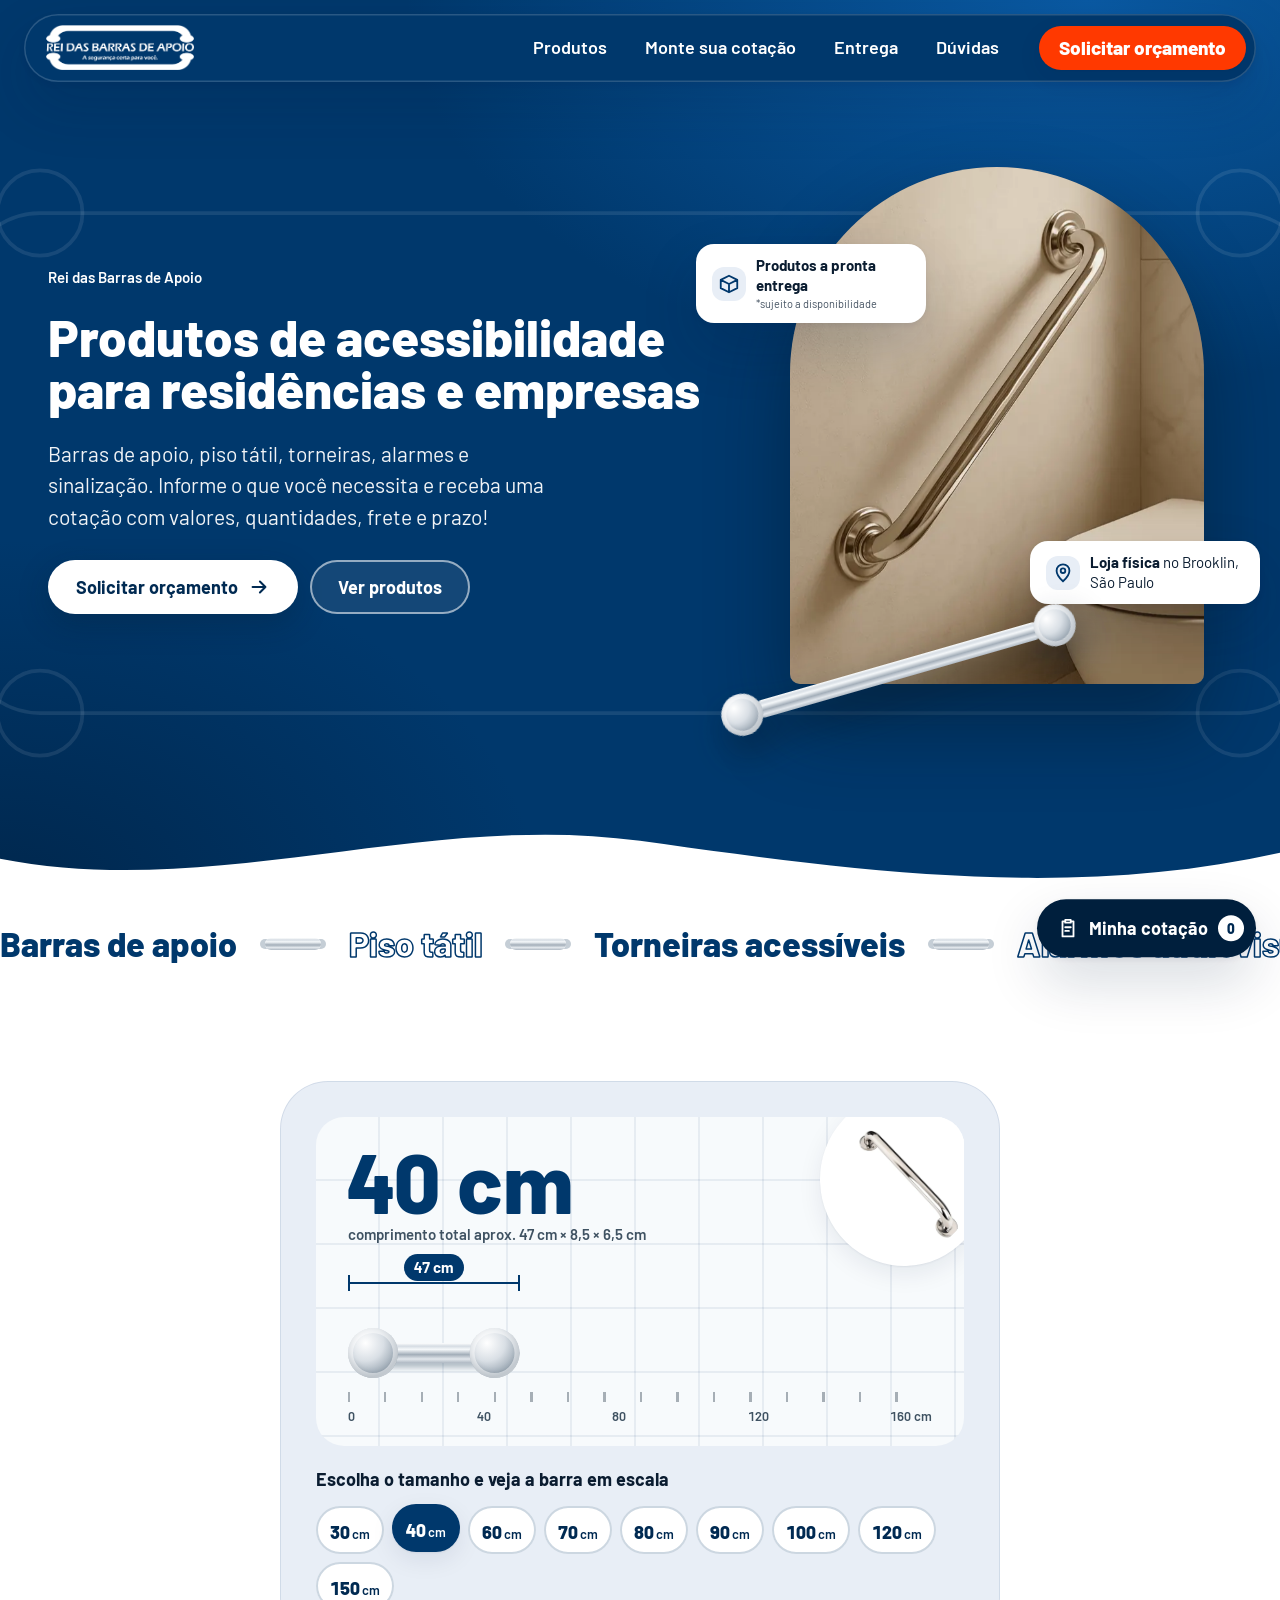
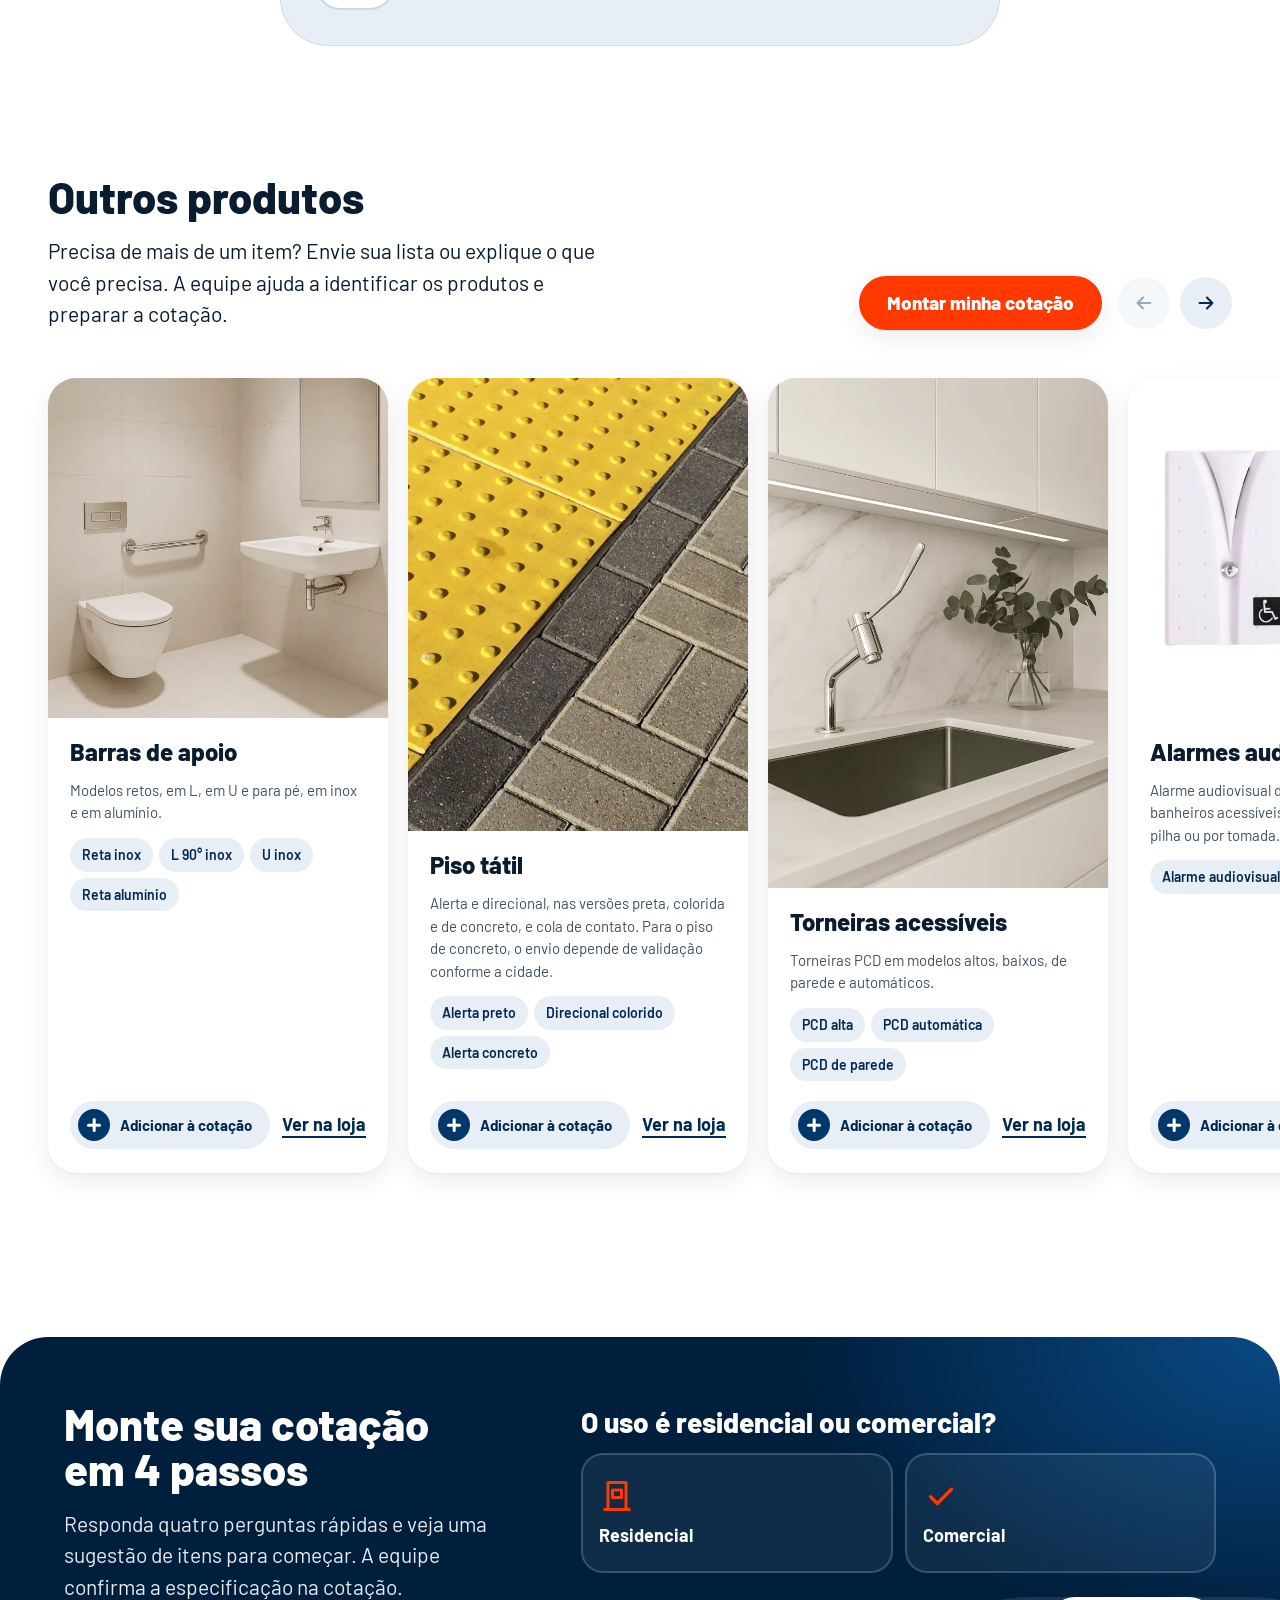
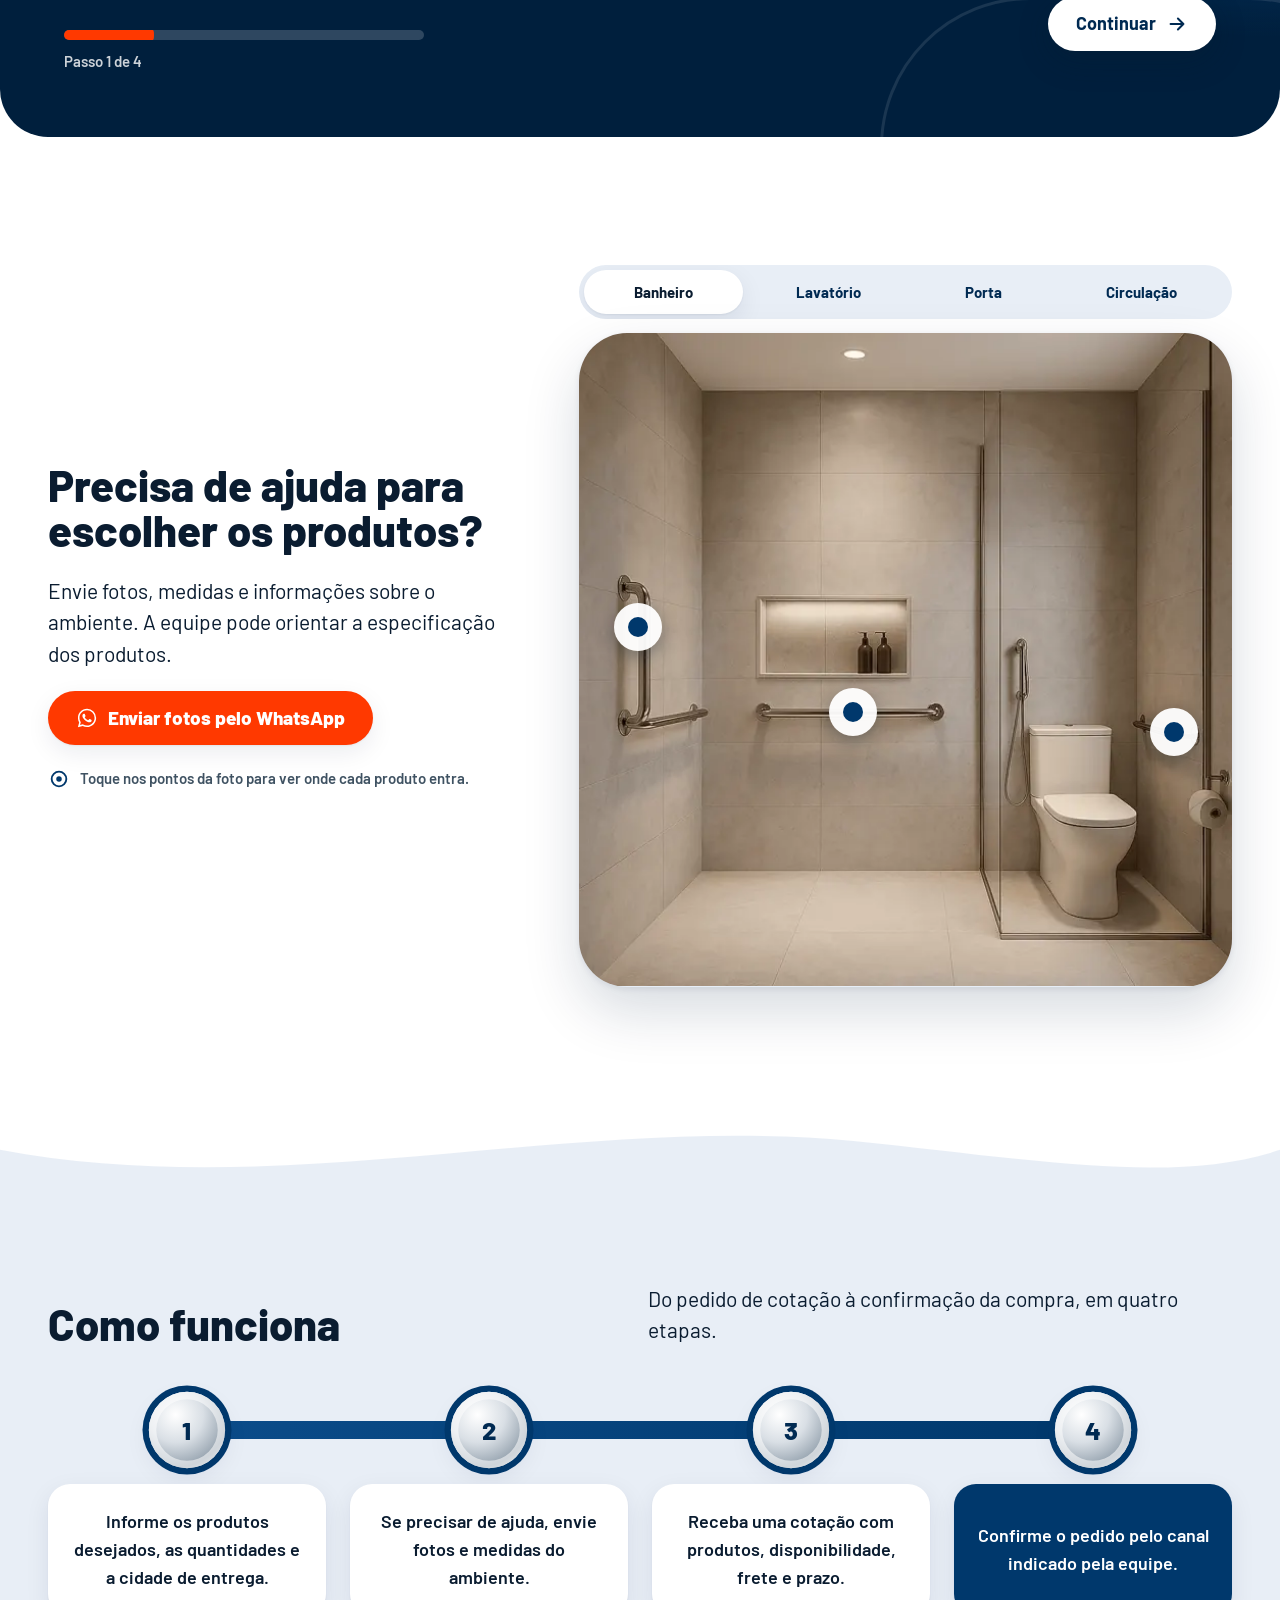
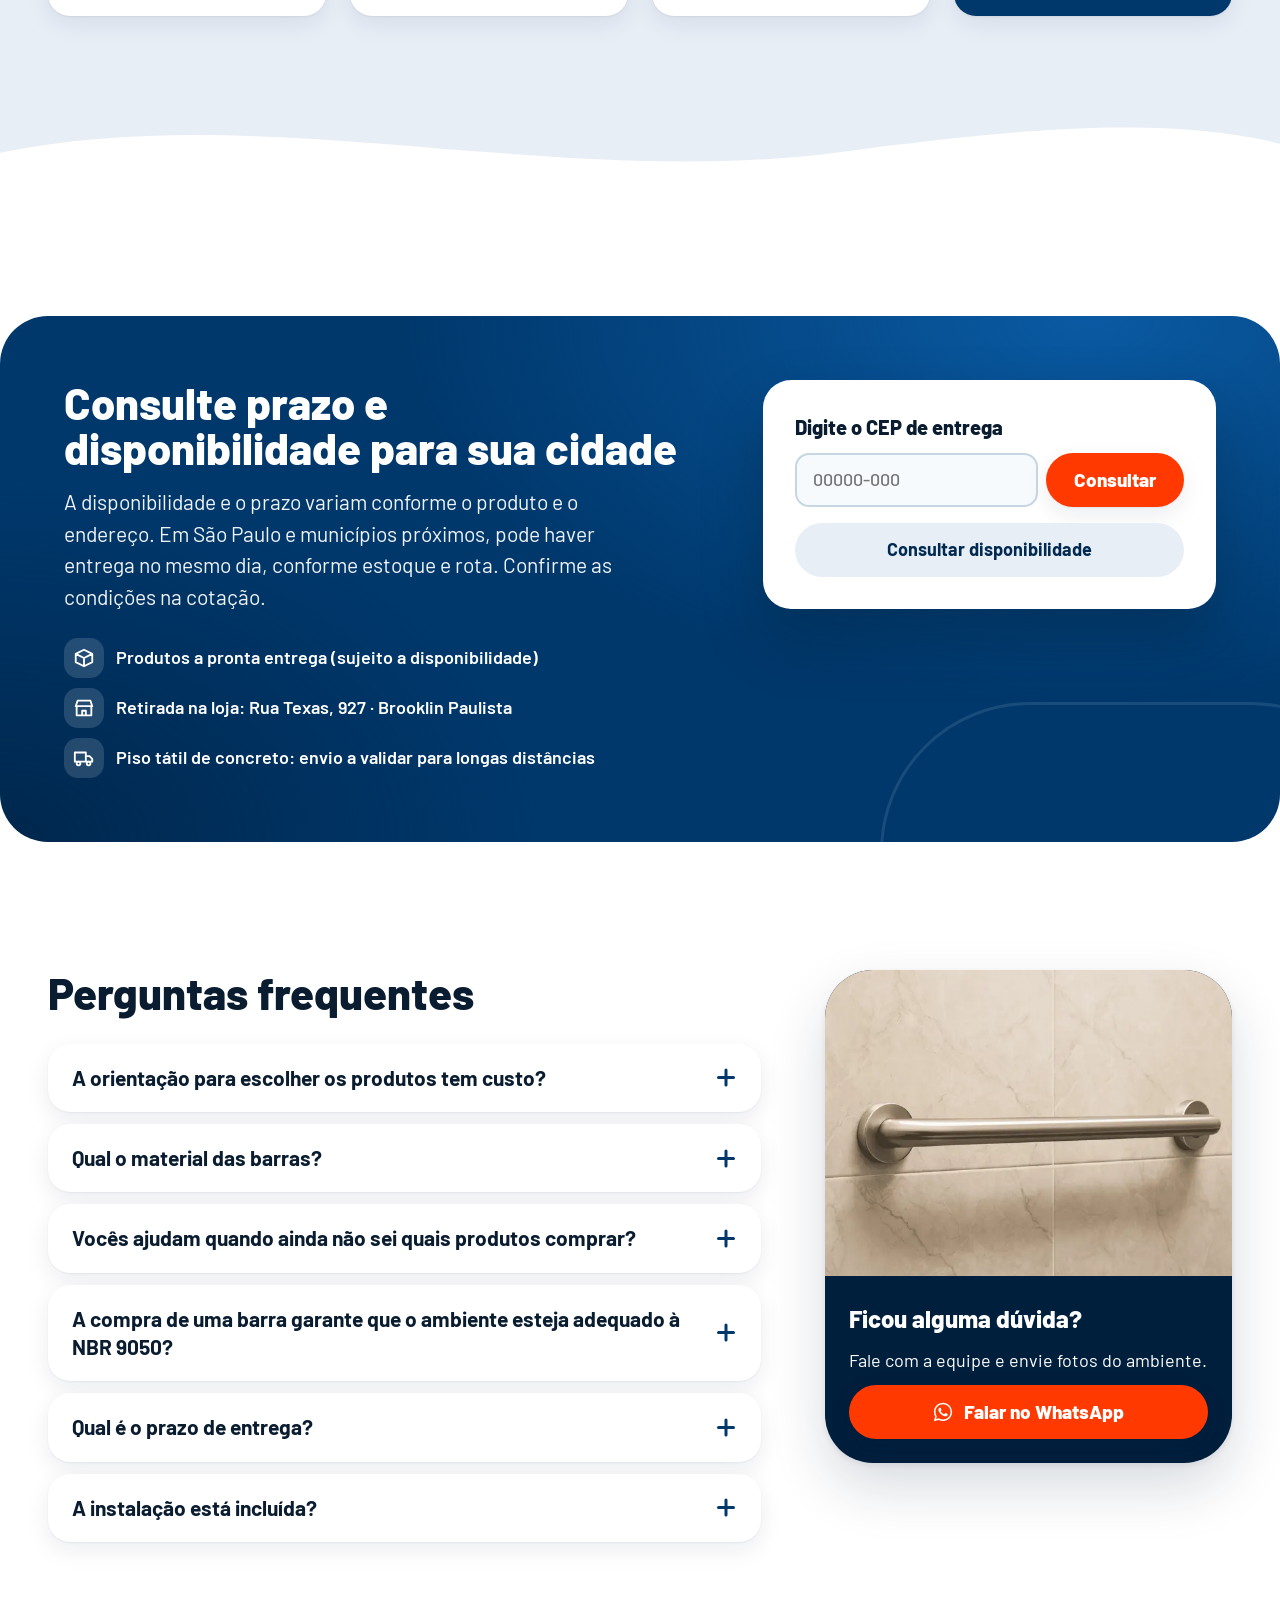
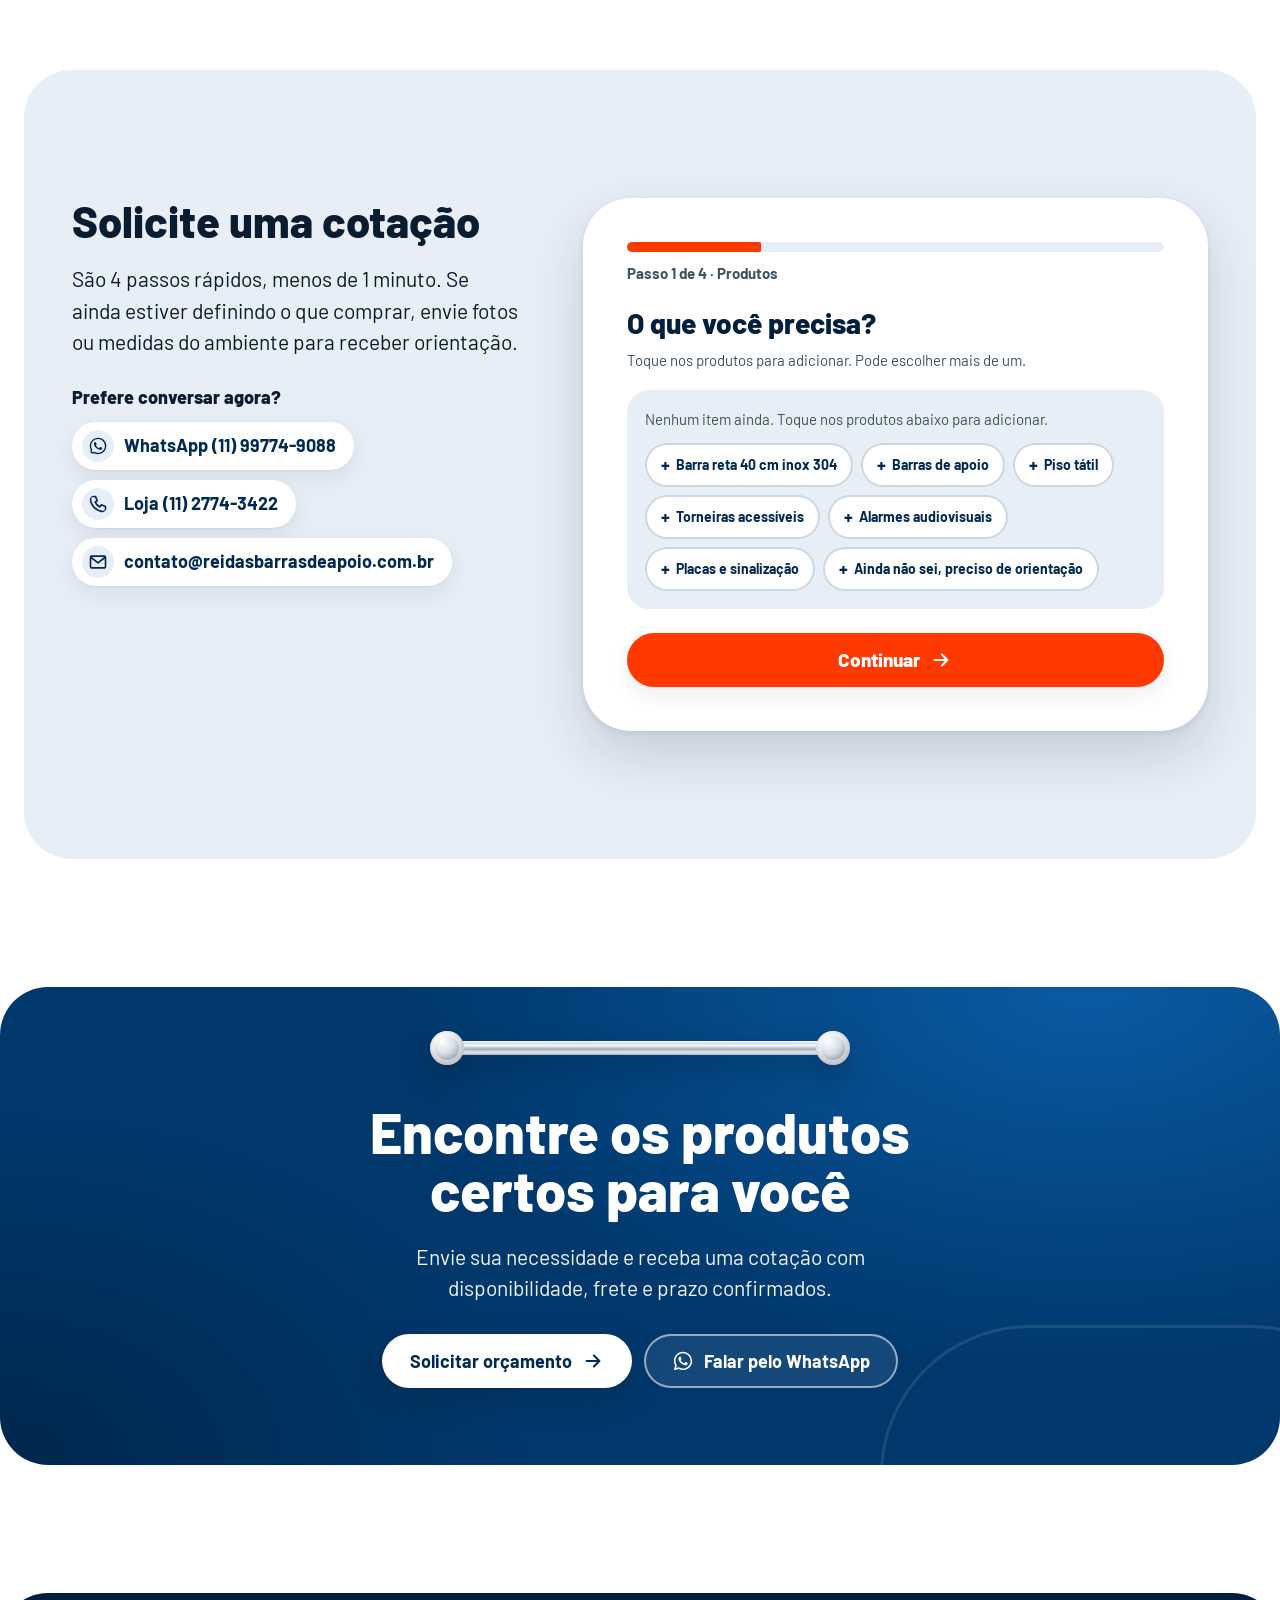
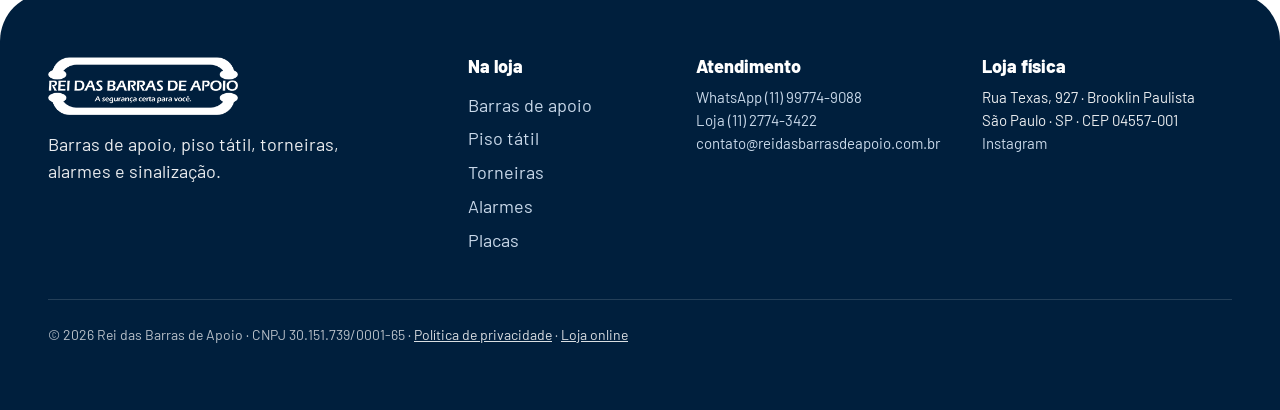
==== commit 8b76df66: "LP /nova: usa o logo do principal em versão branca, mantendo as cores da /nova Co-Authored-By: Claud" ====
--- a/nova/index.html
+++ b/nova/index.html
@@ -28,7 +28,7 @@
   <header class="site-header">
     <div class="header-pill">
       <a class="header-logo" href="#topo" aria-label="Rei das Barras de Apoio, voltar ao início">
-        <img src="../assets/img/logo-nova-branca.png" alt="Rei das Barras de Apoio" width="941" height="346">
+        <img src="../assets/img/logo-principal-branca.png" alt="Rei das Barras de Apoio" width="332" height="101">
       </a>
       <nav class="header-nav" aria-label="Seções da página">
         <a href="#produtos">Produtos</a>
@@ -642,7 +642,7 @@
   <footer class="site-footer">
     <div class="container footer-grid">
       <div class="footer-brand">
-        <span class="footer-logo"><img src="../assets/img/logo-nova-branca.png" alt="Rei das Barras de Apoio" width="941" height="346" loading="lazy"></span>
+        <span class="footer-logo"><img src="../assets/img/logo-principal-branca.png" alt="Rei das Barras de Apoio" width="332" height="101" loading="lazy"></span>
         <p>Barras de apoio, piso tátil, torneiras, alarmes e sinalização.</p>
       </div>
       <nav class="footer-menu" aria-label="Categorias na loja">
--- a/assets/css/nova.css
+++ b/assets/css/nova.css
@@ -26,8 +26,8 @@
 /* Cabeçalho azul, para a logo branca */
 .header-pill { background: var(--blue); box-shadow: inset 0 0 0 1.5px rgba(255, 255, 255, 0.16), var(--shadow-2); }
 .header-logo { display: inline-flex; }
-.header-logo img { width: 124px; }
-.site-header.is-scrolled .header-logo img { width: 110px; }
+.header-logo img { width: 148px; }
+.site-header.is-scrolled .header-logo img { width: 132px; }
 .header-nav a { color: #fff; }
 .header-nav a:hover { background: rgba(255, 255, 255, 0.14); color: #fff; }
 .header-pill :focus-visible { outline-color: #fff; }
